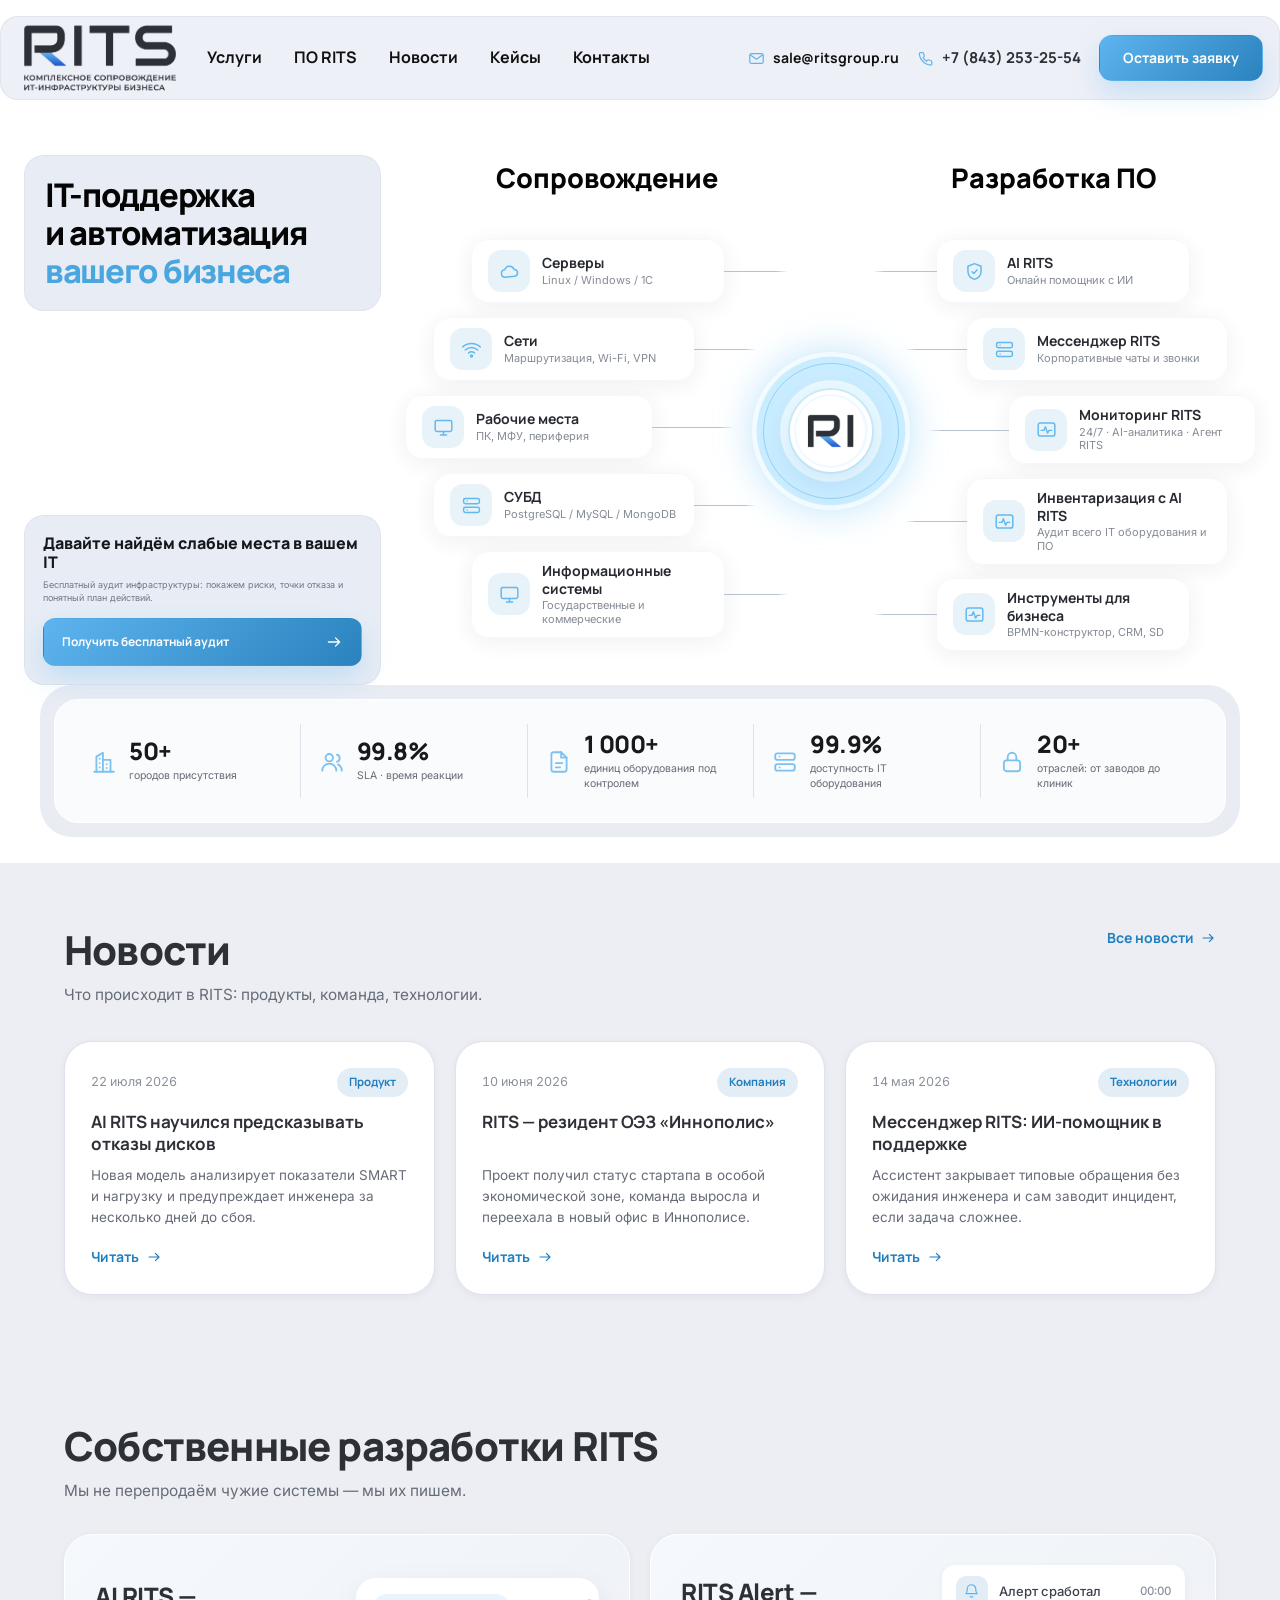
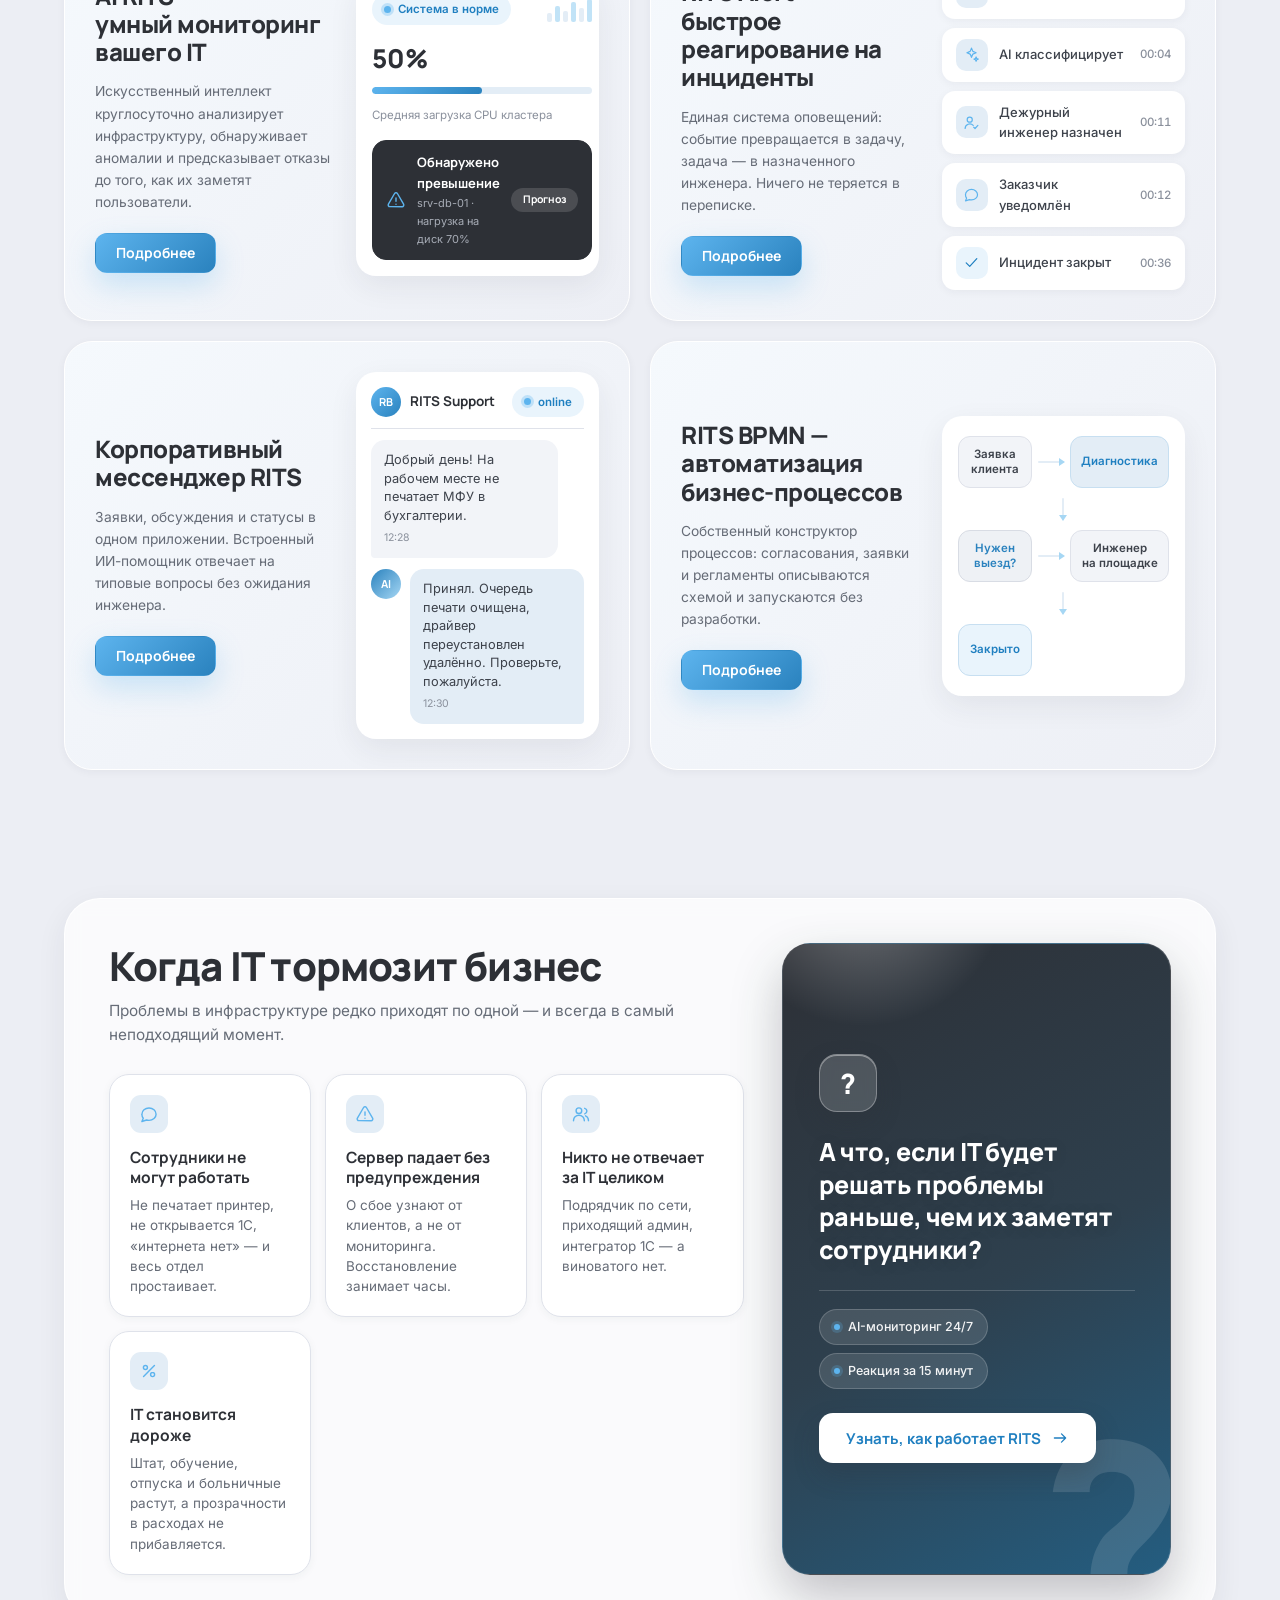
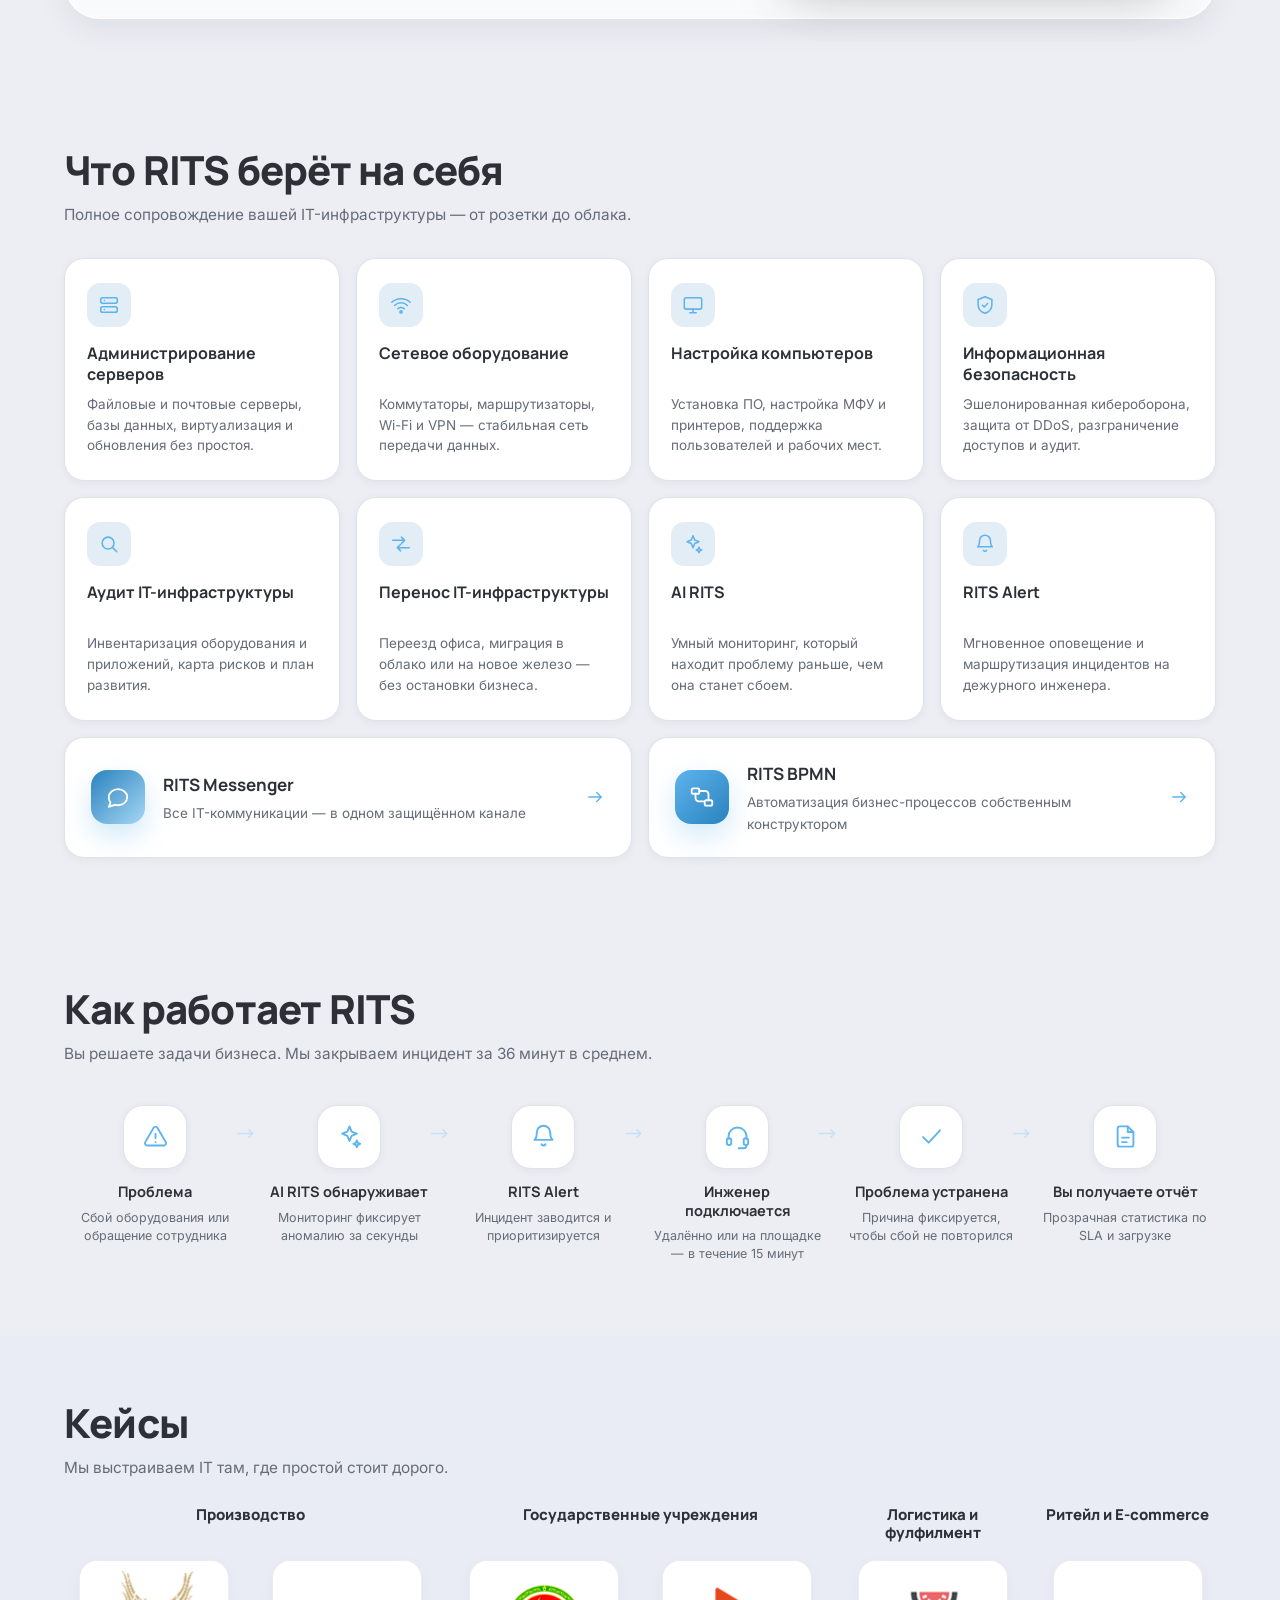
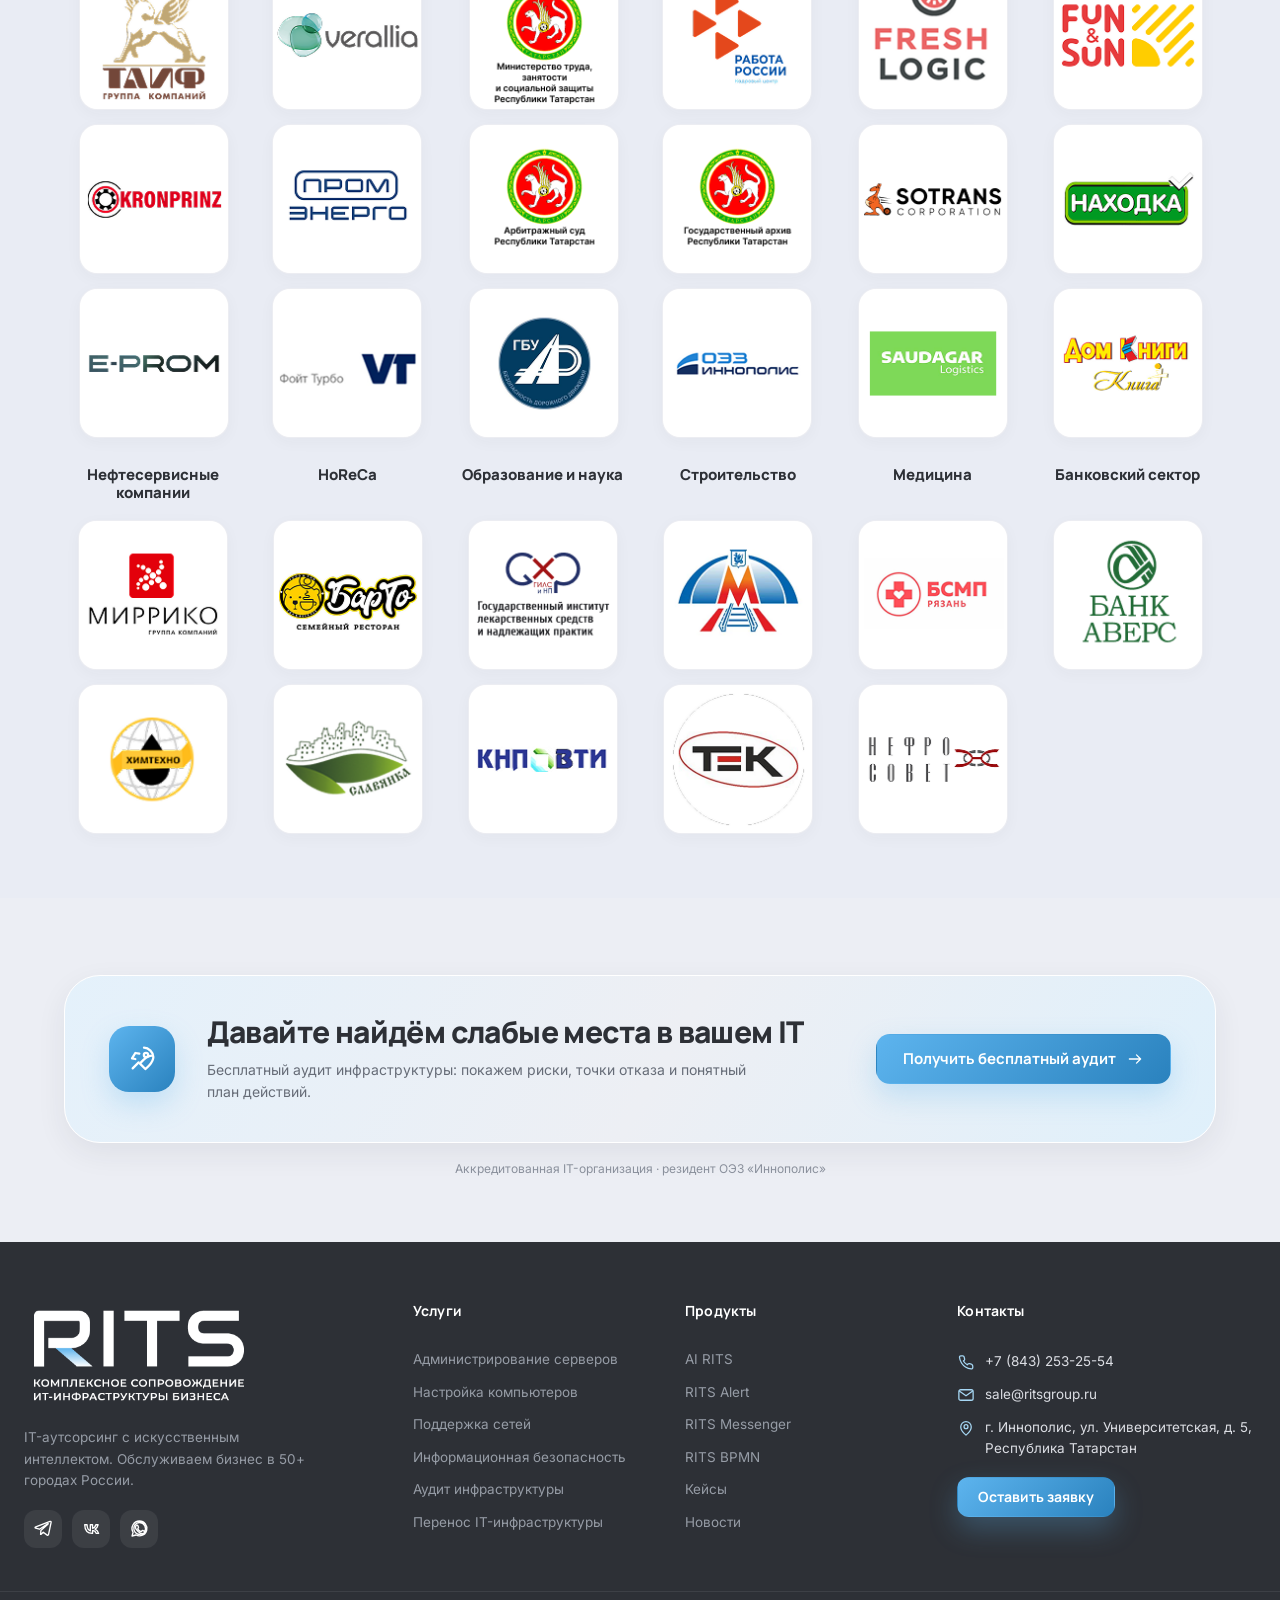
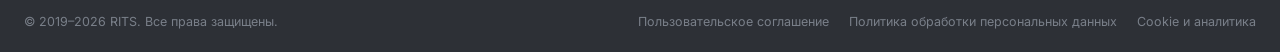
==== index.html @ a2fec91d "Initial commit: RITS landing page Статический адаптивный лендинг RITS на HTML, CSS и JavaScript. Доб" ====
<!DOCTYPE html>
<html lang="ru">
<head>
<meta charset="UTF-8">
<meta name="viewport" content="width=device-width, initial-scale=1">
<title>RITS — IT-инфраструктура, которая работает сама | IT-аутсорсинг с AI-мониторингом</title>
<meta name="description" content="RITS берёт на себя IT: серверы, сети, рабочие места, информационная безопасность и мониторинг 24/7. Реакция 15 минут, на 30% дешевле штатного специалиста.">
<meta name="theme-color" content="#5DB4EE">

<meta property="og:type" content="website">
<meta property="og:title" content="RITS — IT-инфраструктура, которая работает сама">
<meta property="og:description" content="IT-аутсорсинг с AI-мониторингом. Серверы, сети, рабочие места, безопасность 24/7.">
<meta property="og:locale" content="ru_RU">

<link rel="preconnect" href="https://fonts.googleapis.com">
<link rel="preconnect" href="https://fonts.gstatic.com" crossorigin>
<link href="https://fonts.googleapis.com/css2?family=Manrope:wght@400;500;600;700;800&family=Inter:wght@400;500;600&display=swap" rel="stylesheet">
<link rel="stylesheet" href="css/styles.css">
<link rel="icon" type="image/png" sizes="512x512" href="assets/favicon/favicon.png">
<link rel="apple-touch-icon" href="assets/favicon/favicon.png">
</head>
<body>

<!-- ==================== SVG SPRITE ==================== -->
<svg class="sprite" aria-hidden="true" focusable="false" xmlns="http://www.w3.org/2000/svg">
  <symbol id="i-server" viewBox="0 0 24 24"><rect x="3" y="4" width="18" height="6" rx="2"/><rect x="3" y="14" width="18" height="6" rx="2"/><path d="M7 7h.01M7 17h.01"/></symbol>
  <symbol id="i-net" viewBox="0 0 24 24"><path d="M5 12.5a10 10 0 0 1 14 0M8.5 16a5.5 5.5 0 0 1 7 0"/><path d="M2 9a15 15 0 0 1 20 0"/><circle cx="12" cy="19.5" r="1.2"/></symbol>
  <symbol id="i-desktop" viewBox="0 0 24 24"><rect x="2.5" y="4" width="19" height="12.5" rx="2"/><path d="M8.5 20.5h7M12 16.5v4"/></symbol>
  <symbol id="i-shield" viewBox="0 0 24 24"><path d="M12 3l7.5 3v5.5c0 4.6-3.1 8.2-7.5 9.5-4.4-1.3-7.5-4.9-7.5-9.5V6z"/><path d="M9.2 12.2l2 2 3.6-3.9"/></symbol>
  <symbol id="i-search" viewBox="0 0 24 24"><circle cx="11" cy="11" r="6.5"/><path d="M20.5 20.5l-4.8-4.8"/></symbol>
  <symbol id="i-migrate" viewBox="0 0 24 24"><path d="M3 8h13m0 0l-3.5-3.5M16 8l-3.5 3.5"/><path d="M21 16H8m0 0l3.5-3.5M8 16l3.5 3.5"/></symbol>
  <symbol id="i-ai" viewBox="0 0 24 24"><path d="M12 3l1.9 4.6L18.5 9.5l-4.6 1.9L12 16l-1.9-4.6L5.5 9.5l4.6-1.9z"/><path d="M18.5 15.5l.9 2.1 2.1.9-2.1.9-.9 2.1-.9-2.1-2.1-.9 2.1-.9z"/></symbol>
  <symbol id="i-bell" viewBox="0 0 24 24"><path d="M18 8.5a6 6 0 1 0-12 0c0 5-2 6.5-2 6.5h16s-2-1.5-2-6.5z"/><path d="M13.7 19a2 2 0 0 1-3.4 0"/></symbol>
  <symbol id="i-chat" viewBox="0 0 24 24"><path d="M20.5 12.2c0 4.1-3.8 7.4-8.5 7.4-1 0-2-.15-2.9-.42L3.5 21l1.6-3.9A7 7 0 0 1 3.5 12.2c0-4.1 3.8-7.4 8.5-7.4s8.5 3.3 8.5 7.4z"/></symbol>
  <symbol id="i-flow" viewBox="0 0 24 24"><rect x="2.5" y="4" width="7" height="5" rx="1.5"/><rect x="14.5" y="15" width="7" height="5" rx="1.5"/><path d="M9.5 6.5H15a3 3 0 0 1 3 3V15"/><path d="M6 9v4a3 3 0 0 0 3 3h5.5"/></symbol>
  <symbol id="i-cloud" viewBox="0 0 24 24"><path d="M7 18.5a4.2 4.2 0 0 1-.4-8.38A5.6 5.6 0 0 1 17.3 9.6a3.9 3.9 0 0 1 .6 7.75z"/></symbol>
  <symbol id="i-headset" viewBox="0 0 24 24"><path d="M4 14v-2a8 8 0 0 1 16 0v2"/><rect x="2.5" y="13.5" width="4" height="6" rx="2"/><rect x="17.5" y="13.5" width="4" height="6" rx="2"/><path d="M20 19.5v.5a2.5 2.5 0 0 1-2.5 2.5H13"/></symbol>
  <symbol id="i-backup" viewBox="0 0 24 24"><ellipse cx="12" cy="6" rx="7.5" ry="3"/><path d="M4.5 6v6c0 1.7 3.4 3 7.5 3s7.5-1.3 7.5-3V6"/><path d="M4.5 12v6c0 1.7 3.4 3 7.5 3s7.5-1.3 7.5-3v-6"/></symbol>
  <symbol id="i-monitor-pulse" viewBox="0 0 24 24"><rect x="2.5" y="4.5" width="19" height="15" rx="2.5"/><path d="M6 13h3l1.8-4 2.4 7 1.8-3H18"/></symbol>
  <symbol id="i-check" viewBox="0 0 24 24"><path d="M4.5 12.5l5 5 10-11"/></symbol>
  <symbol id="i-arrow" viewBox="0 0 24 24"><path d="M4.5 12h15m0 0l-5.5-5.5M19.5 12L14 17.5"/></symbol>
  <symbol id="i-phone" viewBox="0 0 24 24"><path d="M21 16.9v2.6a1.8 1.8 0 0 1-2 1.8 17.6 17.6 0 0 1-7.7-2.7 17.3 17.3 0 0 1-5.3-5.3A17.6 17.6 0 0 1 3.3 5.6 1.8 1.8 0 0 1 5.1 3.7h2.6a1.8 1.8 0 0 1 1.8 1.5c.1.9.3 1.7.6 2.5a1.8 1.8 0 0 1-.4 1.9L8.6 10.7a14 14 0 0 0 5 5l1.1-1.1a1.8 1.8 0 0 1 1.9-.4c.8.3 1.6.5 2.5.6a1.8 1.8 0 0 1 1.5 1.8z"/></symbol>
  <symbol id="i-mail" viewBox="0 0 24 24"><rect x="2.5" y="5" width="19" height="14" rx="2.5"/><path d="M3.5 7l8.5 6 8.5-6"/></symbol>
  <symbol id="i-pin" viewBox="0 0 24 24"><path d="M12 21.5s7-6.1 7-11a7 7 0 1 0-14 0c0 4.9 7 11 7 11z"/><circle cx="12" cy="10.2" r="2.6"/></symbol>
  <symbol id="i-clock" viewBox="0 0 24 24"><circle cx="12" cy="12" r="8.5"/><path d="M12 7.5V12l3 2"/></symbol>
  <symbol id="i-percent" viewBox="0 0 24 24"><path d="M18.5 5.5l-13 13"/><circle cx="7.7" cy="7.7" r="2.4"/><circle cx="16.3" cy="16.3" r="2.4"/></symbol>
  <symbol id="i-users" viewBox="0 0 24 24"><circle cx="9.5" cy="8" r="3.4"/><path d="M3 20a6.5 6.5 0 0 1 13 0"/><path d="M16.5 5.2a3.4 3.4 0 0 1 0 6.6M17.5 14.2A6.5 6.5 0 0 1 21 20"/></symbol>
  <symbol id="i-city" viewBox="0 0 24 24"><path d="M3 21h18"/><path d="M5 21V7l6-3.5V21"/><path d="M11 10h7v11"/><path d="M8 9h.01M8 13h.01M8 17h.01M14.5 14h.01M14.5 17.5h.01"/></symbol>
  <symbol id="i-doc" viewBox="0 0 24 24"><path d="M14 3H7a2 2 0 0 0-2 2v14a2 2 0 0 0 2 2h10a2 2 0 0 0 2-2V8z"/><path d="M14 3v5h5M9 13h6M9 17h4"/></symbol>
  <symbol id="i-warn" viewBox="0 0 24 24"><path d="M10.3 4.2L2.9 17a2 2 0 0 0 1.7 3h14.8a2 2 0 0 0 1.7-3L13.7 4.2a2 2 0 0 0-3.4 0z"/><path d="M12 9.5v4M12 17h.01"/></symbol>
  <symbol id="i-gear" viewBox="0 0 24 24"><circle cx="12" cy="12" r="3.2"/><path d="M19.4 14.5a1.6 1.6 0 0 0 .3 1.8l.1.1a2 2 0 1 1-2.8 2.8l-.1-.1a1.6 1.6 0 0 0-2.7 1.1v.3a2 2 0 1 1-4 0v-.2a1.6 1.6 0 0 0-2.8-1.1l-.1.1a2 2 0 1 1-2.8-2.8l.1-.1a1.6 1.6 0 0 0-1.1-2.7H3.2a2 2 0 1 1 0-4h.2A1.6 1.6 0 0 0 4.5 6.9l-.1-.1a2 2 0 1 1 2.8-2.8l.1.1a1.6 1.6 0 0 0 2.7-1.1V2.8a2 2 0 1 1 4 0V3a1.6 1.6 0 0 0 2.7 1.1l.1-.1a2 2 0 1 1 2.8 2.8l-.1.1a1.6 1.6 0 0 0 1.1 2.7h.3a2 2 0 1 1 0 4h-.2a1.6 1.6 0 0 0-1.3 1z"/></symbol>
  <symbol id="i-user-check" viewBox="0 0 24 24"><circle cx="9.5" cy="8" r="3.6"/><path d="M3 20.5a6.5 6.5 0 0 1 11.4-4.3"/><path d="M15 18.5l2 2 4-4.5"/></symbol>
  <symbol id="i-lock" viewBox="0 0 24 24"><rect x="4.5" y="10.5" width="15" height="10" rx="2.5"/><path d="M8 10.5V7.5a4 4 0 1 1 8 0v3"/></symbol>
  <symbol id="i-rocket" viewBox="0 0 24 24"><path d="M13.5 3.5c3.5 0 7 3.5 7 7 0 4.5-6 9-6 9l-4-4s4.5-6 9-6"/><path d="M9.5 14.5L5 19M7 12l-2.5-.5L7 7.5l3 .5"/><circle cx="15" cy="9" r="1.6"/></symbol>
  <symbol id="i-tg" viewBox="0 0 24 24" fill="currentColor" stroke="none"><path d="M21.6 4.3L18.4 19.5c-.24 1.07-.88 1.33-1.78.83l-4.92-3.63-2.37 2.28c-.26.26-.48.48-.99.48l.35-5.02 9.13-8.25c.4-.35-.09-.55-.62-.2L6.9 12.9 2.05 11.4c-1.05-.33-1.07-1.05.22-1.56L20.24 3.1c.88-.32 1.65.2 1.36 1.2z"/></symbol>
  <symbol id="i-vk" viewBox="0 0 24 24" fill="currentColor" stroke="none"><path d="M13 18.2c-6 0-9.4-4.1-9.6-10.9h3c.14 5 2.35 7.1 4.1 7.55V7.3h2.83v4.33c1.73-.19 3.55-2.15 4.16-4.33h2.83a8.3 8.3 0 0 1-3.83 5.44 8.6 8.6 0 0 1 4.48 5.46h-3.12a5.4 5.4 0 0 0-4.52-3.9v3.9z"/></symbol>
  <symbol id="i-wa" viewBox="0 0 24 24" fill="currentColor" stroke="none"><path d="M12 2.5A9.4 9.4 0 0 0 3.9 16.7L2.6 21.5l4.95-1.3A9.4 9.4 0 1 0 12 2.5zm0 1.9a7.5 7.5 0 0 1 6.3 11.6l-.3.5.7 2.5-2.6-.68-.45.26A7.5 7.5 0 1 1 12 4.4zm-3.3 3.6c-.2 0-.5.06-.75.33-.26.27-1 .95-1 2.3s1.02 2.67 1.16 2.86c.14.19 1.98 3.15 4.88 4.28 2.4.94 2.9.76 3.42.71.52-.05 1.68-.68 1.92-1.35.24-.66.24-1.23.17-1.35-.07-.12-.26-.19-.55-.33-.29-.15-1.7-.84-1.96-.94-.26-.1-.45-.14-.64.14-.19.29-.74.94-.9 1.13-.17.19-.34.21-.62.07-.29-.15-1.22-.45-2.33-1.44-.86-.77-1.44-1.72-1.6-2-.17-.29-.02-.44.12-.59.13-.13.29-.34.43-.5.15-.17.19-.29.29-.48.1-.19.05-.36-.02-.5-.07-.15-.64-1.57-.88-2.14-.23-.56-.46-.48-.64-.49h-.5z"/></symbol>
</svg>

<a class="skip-link" href="#main">Перейти к содержимому</a>

<!-- ==================== HEADER ==================== -->
<header class="header" id="header">
  <div class="container header__inner">
    <a class="logo" href="#" aria-label="RITS — на главную">
      <img class="logo__image" src="assets/logos/rits/full-logo_color.png" alt="" width="730" height="354">
    </a>

    <nav class="nav" id="nav" aria-label="Основная навигация">
      <a href="#services">Услуги</a>
      <a href="#products">ПО RITS</a>
      <a href="#news">Новости</a>
      <a href="#cases">Кейсы</a>
      <a href="#contacts">Контакты</a>
    </nav>

    <div class="header__actions">
      <a class="header__email" href="mailto:sale@ritsgroup.ru">
        <svg class="ico" aria-hidden="true"><use href="#i-mail"/></svg>
        <span>sale@ritsgroup.ru</span>
      </a>
      <a class="header__phone" href="tel:+78432532554">
        <svg class="ico" aria-hidden="true"><use href="#i-phone"/></svg>
        <span>+7 (843) 253-25-54</span>
      </a>
      <button class="btn btn--primary btn--sm js-modal-open" type="button">Оставить заявку</button>
      <button class="burger" id="burger" type="button" aria-label="Меню" aria-expanded="false" aria-controls="nav">
        <span></span><span></span><span></span>
      </button>
    </div>
  </div>
</header>

<main id="main">

<!-- ==================== HERO ==================== -->
<section class="hero">
  <div class="container hero-map">
    <div class="hero-map__intro reveal">
      <h1>IT-поддержка<br>и автоматизация<br><span>вашего бизнеса</span></h1>
      <div class="audit-card">
        <h2>Давайте найдём слабые места в вашем IT</h2>
        <p>Бесплатный аудит инфраструктуры: покажем риски, точки отказа и понятный план действий.</p>
        <button class="btn btn--primary btn--sm js-modal-open" type="button" data-subject="Бесплатный аудит">Получить бесплатный аудит <svg class="ico" aria-hidden="true"><use href="#i-arrow"/></svg></button>
      </div>
    </div>

    <div class="hero-map__network">
    <div class="hero-map__support reveal">
      <h2>Сопровождение</h2>
      <div class="solution-node"><span><svg class="ico"><use href="#i-cloud"/></svg></span><div><b>Серверы</b><small>Linux / Windows / 1С</small></div></div>
      <div class="solution-node"><span><svg class="ico"><use href="#i-net"/></svg></span><div><b>Сети</b><small>Маршрутизация, Wi-Fi, VPN</small></div></div>
      <div class="solution-node"><span><svg class="ico"><use href="#i-desktop"/></svg></span><div><b>Рабочие места</b><small>ПК, МФУ, периферия</small></div></div>
      <div class="solution-node"><span><svg class="ico"><use href="#i-server"/></svg></span><div><b>СУБД</b><small>PostgreSQL / MySQL / MongoDB</small></div></div>
      <div class="solution-node solution-node--bottom"><span><svg class="ico"><use href="#i-desktop"/></svg></span><div><b>Информационные системы</b><small>Государственные и коммерческие</small></div></div>
    </div>

    <div class="hero-map__core reveal" aria-label="RITS — единый центр IT">
      <span class="core-ring"></span>
      <span class="core-ring core-ring--inner"></span>
      <div class="core-logo"><img src="assets/logos/rits/short-logo_color.png" alt="RI" width="316" height="244"></div>
    </div>

    <div class="hero-map__development reveal">
      <h2>Разработка ПО</h2>
      <div class="solution-node"><span><svg class="ico"><use href="#i-shield"/></svg></span><div><b>AI RITS</b><small>Онлайн помощник с ИИ</small></div></div>
      <div class="solution-node"><span><svg class="ico"><use href="#i-server"/></svg></span><div><b>Мессенджер RITS</b><small>Корпоративные чаты и звонки</small></div></div>
      <div class="solution-node"><span><svg class="ico"><use href="#i-monitor-pulse"/></svg></span><div><b>Мониторинг RITS</b><small>24/7 · AI-аналитика · Агент RITS</small></div></div>
      <div class="solution-node"><span><svg class="ico"><use href="#i-monitor-pulse"/></svg></span><div><b>Инвентаризация с AI RITS</b><small>Аудит всего IT оборудования и ПО</small></div></div>
      <div class="solution-node solution-node--bottom"><span><svg class="ico"><use href="#i-monitor-pulse"/></svg></span><div><b>Инструменты для бизнеса</b><small>BPMN-конструктор, CRM, SD</small></div></div>
    </div>
    </div>
  </div>
</section>

<!-- ==================== СТАТИСТИКА ==================== -->
<section class="stats-wrap">
  <div class="container">
    <div class="stats reveal">
      <div class="stat">
        <svg class="ico stat__ico" aria-hidden="true"><use href="#i-city"/></svg>
        <div><b class="counter" data-to="50" data-suffix="+">0</b><span>городов присутствия</span></div>
      </div>
      <div class="stat">
        <svg class="ico stat__ico" aria-hidden="true"><use href="#i-users"/></svg>
        <div><b>99.8%</b><span>SLA · время реакции</span></div>
      </div>
      <div class="stat">
        <svg class="ico stat__ico" aria-hidden="true"><use href="#i-doc"/></svg>
        <div><b class="counter" data-to="1000" data-suffix="+">0</b><span>единиц оборудования под контролем</span></div>
      </div>
      <div class="stat">
        <svg class="ico stat__ico" aria-hidden="true"><use href="#i-server"/></svg>
        <div><b>99.9%</b><span>доступность IT оборудования</span></div>
      </div>
      <div class="stat">
        <svg class="ico stat__ico" aria-hidden="true"><use href="#i-lock"/></svg>
        <div><b class="counter" data-to="20" data-suffix="+">0</b><span>отраслей: от заводов до клиник</span></div>
      </div>
    </div>
  </div>
</section>

<!-- ==================== КЕЙСЫ ==================== -->
<section class="section" id="cases">
  <div class="container">
    <div class="sechead reveal">
      <div>
        <h2 class="h2">Кейсы</h2>
        <p class="lead">Мы выстраиваем IT там, где простой стоит дорого.</p>
      </div>
    </div>

    <div class="client-groups">
      <section class="client-group reveal">
        <h3>Производство</h3>
        <div class="client-logos">
          <div class="client-logo"><img src="assets/logos/clients/taif.png" alt="Группа компаний ТАИФ" loading="lazy"></div>
          <div class="client-logo"><img src="assets/logos/clients/verallia.png" alt="Verallia" loading="lazy"></div>
          <div class="client-logo"><img src="assets/logos/clients/kronprince.png" alt="Kronprinz" loading="lazy"></div>
          <div class="client-logo"><img src="assets/logos/clients/promenergo.png" alt="Промэнерго" loading="lazy"></div>
          <div class="client-logo"><img src="assets/logos/clients/e-prom.png" alt="E-Prom" loading="lazy"></div>
          <div class="client-logo"><img src="assets/logos/clients/foitturbo.png" alt="Фойт Турбо" loading="lazy"></div>
        </div>
      </section>

      <section class="client-group reveal">
        <h3>Государственные учреждения</h3>
        <div class="client-logos">
          <div class="client-logo"><img src="assets/logos/clients/mintrud.png" alt="Министерство труда Республики Татарстан" loading="lazy"></div>
          <div class="client-logo"><img src="assets/logos/clients/czn_rt.png" alt="Работа России" loading="lazy"></div>
          <div class="client-logo"><img src="assets/logos/clients/arbitrazh_sud.png" alt="Арбитражный суд Республики Татарстан" loading="lazy"></div>
          <div class="client-logo"><img src="assets/logos/clients/gosarchive.png" alt="Государственный архив Республики Татарстан" loading="lazy"></div>
          <div class="client-logo"><img src="assets/logos/clients/gibdd.png" alt="Государственная организация" loading="lazy"></div>
          <div class="client-logo"><img src="assets/logos/clients/innopolis.png" alt="ОЭЗ Иннополис" loading="lazy"></div>
        </div>
      </section>

      <section class="client-group reveal">
        <h3>Логистика и фулфилмент</h3>
        <div class="client-logos">
          <div class="client-logo"><img src="assets/logos/clients/fresh_logic.png" alt="Fresh Logic" loading="lazy"></div>
          <div class="client-logo"><img src="assets/logos/clients/sotrans.png" alt="Sotrans Corporation" loading="lazy"></div>
          <div class="client-logo"><img src="assets/logos/clients/saudagar.png" alt="Saudagar Logistics" loading="lazy"></div>
        </div>
      </section>

      <section class="client-group reveal">
        <h3>Ритейл и E-commerce</h3>
        <div class="client-logos">
          <div class="client-logo"><img src="assets/logos/clients/fun_sun.png" alt="Fun &amp; Sun" loading="lazy"></div>
          <div class="client-logo"><img src="assets/logos/clients/nahodka.png" alt="Находка" loading="lazy"></div>
          <div class="client-logo"><img src="assets/logos/clients/dom_knigi.png" alt="Дом книги Китай" loading="lazy"></div>
        </div>
      </section>

      <section class="client-group reveal"><h3>Нефтесервисные компании</h3><div class="client-logos"><div class="client-logo"><img src="assets/logos/clients/mirrico.png" alt="Миррико" loading="lazy"></div><div class="client-logo"><img src="assets/logos/clients/himtechno.png" alt="Химтехно" loading="lazy"></div></div></section>
      <section class="client-group reveal"><h3>HoReCa</h3><div class="client-logos"><div class="client-logo"><img src="assets/logos/clients/borto.png" alt="Барто" loading="lazy"></div><div class="client-logo"><img src="assets/logos/clients/slavhotel.png" alt="Славянка" loading="lazy"></div></div></section>
      <section class="client-group reveal"><h3>Образование и наука</h3><div class="client-logos"><div class="client-logo"><img src="assets/logos/clients/gilsinp.png" alt="ГИЛС и НП" loading="lazy"></div><div class="client-logo"><img src="assets/logos/clients/knpovti.png" alt="КНПО ВТИ" loading="lazy"></div></div></section>
      <section class="client-group reveal"><h3>Строительство</h3><div class="client-logos"><div class="client-logo"><img src="assets/logos/clients/kazmetrostroy.png" alt="Казметрострой" loading="lazy"></div><div class="client-logo"><img src="assets/logos/clients/tek_stroy.png" alt="ТЕК" loading="lazy"></div></div></section>
      <section class="client-group reveal"><h3>Медицина</h3><div class="client-logos"><div class="client-logo"><img src="assets/logos/clients/bsmp_ryazan.png" alt="БСМП Рязань" loading="lazy"></div><div class="client-logo"><img src="assets/logos/clients/nefrosovet.png" alt="Нефросовет" loading="lazy"></div></div></section>
      <section class="client-group reveal"><h3>Банковский сектор</h3><div class="client-logos"><div class="client-logo"><img src="assets/logos/clients/bank_avers.png" alt="Банк Аверс" loading="lazy"></div></div></section>
    </div>
  </div>
</section>

<!-- ==================== НОВОСТИ ==================== -->
<section class="section section--news" id="news">
  <div class="container">
    <div class="sechead reveal">
      <div>
        <h2 class="h2">Новости</h2>
        <p class="lead">Что происходит в RITS: продукты, команда, технологии.</p>
      </div>
      <a class="link" href="#">Все новости <svg class="ico" aria-hidden="true"><use href="#i-arrow"/></svg></a>
    </div>

    <div class="news">
      <a class="ncard reveal" href="#">
        <div class="ncard__top">
          <time datetime="2026-07-22">22 июля 2026</time>
          <span class="ncard__cat">Продукт</span>
        </div>
        <h3>AI RITS научился предсказывать отказы дисков</h3>
        <p>
          Новая модель анализирует показатели SMART и нагрузку и предупреждает
          инженера за несколько дней до сбоя.
        </p>
        <span class="ncard__more">Читать <svg class="ico" aria-hidden="true"><use href="#i-arrow"/></svg></span>
      </a>

      <a class="ncard reveal" href="#">
        <div class="ncard__top">
          <time datetime="2026-06-10">10 июня 2026</time>
          <span class="ncard__cat">Компания</span>
        </div>
        <h3>RITS — резидент ОЭЗ «Иннополис»</h3>
        <p>
          Проект получил статус стартапа в особой экономической зоне, команда
          выросла и переехала в новый офис в Иннополисе.
        </p>
        <span class="ncard__more">Читать <svg class="ico" aria-hidden="true"><use href="#i-arrow"/></svg></span>
      </a>

      <a class="ncard reveal" href="#">
        <div class="ncard__top">
          <time datetime="2026-05-14">14 мая 2026</time>
          <span class="ncard__cat">Технологии</span>
        </div>
        <h3>Мессенджер RITS: ИИ-помощник в поддержке</h3>
        <p>
          Ассистент закрывает типовые обращения без ожидания инженера и сам
          заводит инцидент, если задача сложнее.
        </p>
        <span class="ncard__more">Читать <svg class="ico" aria-hidden="true"><use href="#i-arrow"/></svg></span>
      </a>
    </div>
  </div>
</section>

<!-- ==================== ПРОБЛЕМЫ ==================== -->
<section class="section" id="problems">
  <div class="container">
    <div class="panel">
      <div class="problems">
        <div class="problems__main">
          <h2 class="h2 reveal">Когда IT тормозит бизнес</h2>
          <p class="lead reveal">
            Проблемы в инфраструктуре редко приходят по одной — и всегда
            в самый неподходящий момент.
          </p>

          <div class="problems__grid">
            <article class="pcard reveal">
              <span class="pcard__ico"><svg class="ico" aria-hidden="true"><use href="#i-chat"/></svg></span>
              <h3>Сотрудники не могут работать</h3>
              <p>Не печатает принтер, не открывается 1С, «интернета нет» — и весь отдел простаивает.</p>
            </article>
            <article class="pcard reveal">
              <span class="pcard__ico"><svg class="ico" aria-hidden="true"><use href="#i-warn"/></svg></span>
              <h3>Сервер падает без предупреждения</h3>
              <p>О сбое узнают от клиентов, а не от мониторинга. Восстановление занимает часы.</p>
            </article>
            <article class="pcard reveal">
              <span class="pcard__ico"><svg class="ico" aria-hidden="true"><use href="#i-users"/></svg></span>
              <h3>Никто не отвечает за IT целиком</h3>
              <p>Подрядчик по сети, приходящий админ, интегратор 1С — а виноватого нет.</p>
            </article>
            <article class="pcard reveal">
              <span class="pcard__ico"><svg class="ico" aria-hidden="true"><use href="#i-percent"/></svg></span>
              <h3>IT становится дороже</h3>
              <p>Штат, обучение, отпуска и больничные растут, а прозрачности в расходах не прибавляется.</p>
            </article>
          </div>
        </div>

        <aside class="problems__aside reveal">
          <span class="problems__watermark" aria-hidden="true">?</span>
          <span class="problems__glow" aria-hidden="true"></span>

          <span class="problems__q" aria-hidden="true">?</span>
          <p class="problems__ask">
            А что, если IT будет решать проблемы раньше, чем их заметят сотрудники?
          </p>

          <ul class="problems__facts">
            <li><span class="dot"></span>AI-мониторинг 24/7</li>
            <li><span class="dot"></span>Реакция за 15 минут</li>
          </ul>

          <a class="btn btn--white" href="#how">
            Узнать, как работает RITS
            <svg class="ico" aria-hidden="true"><use href="#i-arrow"/></svg>
          </a>
        </aside>
      </div>
    </div>
  </div>
</section>

<!-- ==================== КАК РАБОТАЕТ ==================== -->
<section class="section" id="how">
  <div class="container">
    <h2 class="h2 reveal">Как работает RITS</h2>
    <p class="lead reveal">Вы решаете задачи бизнеса. Мы закрываем инцидент за 36 минут в среднем.</p>

    <ol class="steps">
      <li class="step reveal">
        <span class="step__ico"><svg class="ico" aria-hidden="true"><use href="#i-warn"/></svg></span>
        <b>Проблема</b>
        <span>Сбой оборудования или обращение сотрудника</span>
      </li>
      <li class="step reveal">
        <span class="step__ico"><svg class="ico" aria-hidden="true"><use href="#i-ai"/></svg></span>
        <b>AI RITS обнаруживает</b>
        <span>Мониторинг фиксирует аномалию за секунды</span>
      </li>
      <li class="step reveal">
        <span class="step__ico"><svg class="ico" aria-hidden="true"><use href="#i-bell"/></svg></span>
        <b>RITS Alert</b>
        <span>Инцидент заводится и приоритизируется</span>
      </li>
      <li class="step reveal">
        <span class="step__ico"><svg class="ico" aria-hidden="true"><use href="#i-headset"/></svg></span>
        <b>Инженер подключается</b>
        <span>Удалённо или на площадке — в течение 15 минут</span>
      </li>
      <li class="step reveal">
        <span class="step__ico"><svg class="ico" aria-hidden="true"><use href="#i-check"/></svg></span>
        <b>Проблема устранена</b>
        <span>Причина фиксируется, чтобы сбой не повторился</span>
      </li>
      <li class="step reveal">
        <span class="step__ico"><svg class="ico" aria-hidden="true"><use href="#i-doc"/></svg></span>
        <b>Вы получаете отчёт</b>
        <span>Прозрачная статистика по SLA и загрузке</span>
      </li>
    </ol>
  </div>
</section>

<!-- ==================== ЭКОСИСТЕМА ==================== -->
<section class="section" id="ecosystem">
  <div class="container">
    <div class="panel panel--light">
      <h2 class="h2 reveal">Всё IT — в одной системе</h2>
      <p class="lead reveal">
        RITS объединяет оборудование, людей и автоматизацию для бесперебойной
        работы вашего бизнеса.
      </p>

      <div class="orbit reveal">
        <!-- соединительные линии рисует js/main.js по фактическим координатам карточек -->
        <svg class="orbit__links" aria-hidden="true" xmlns="http://www.w3.org/2000/svg"></svg>

        <ul class="orbit__col orbit__col--left">
          <li class="onode">
            <span class="onode__ico"><svg class="ico" aria-hidden="true"><use href="#i-cloud"/></svg></span>
            <div><b>Серверы</b><small>Linux / Windows / 1С</small></div>
          </li>
          <li class="onode">
            <span class="onode__ico"><svg class="ico" aria-hidden="true"><use href="#i-net"/></svg></span>
            <div><b>Сети</b><small>Маршрутизация, Wi-Fi, VPN</small></div>
          </li>
          <li class="onode">
            <span class="onode__ico"><svg class="ico" aria-hidden="true"><use href="#i-desktop"/></svg></span>
            <div><b>Рабочие места</b><small>ПК, МФУ, периферия</small></div>
          </li>
        </ul>

        <div class="orbit__core" aria-hidden="true">
          <span class="orbit__halo"></span>
          <span class="orbit__ring"></span>
          <span class="orbit__ring orbit__ring--2"></span>
          <div class="orbit__disc">
            <svg class="orbit__cube" viewBox="0 0 64 64" fill="none">
              <path d="M32 6 54 18.5 32 31 10 18.5z" fill="url(#cubeTop)"/>
              <path d="M10 18.5 32 31v25L10 43.5z" fill="url(#cubeLeft)"/>
              <path d="M54 18.5 32 31v25l22-12.5z" fill="url(#cubeRight)"/>
              <path d="M32 6 54 18.5 32 31 10 18.5z" stroke="#fff" stroke-width="1.1" stroke-linejoin="round" opacity=".55"/>
              <defs>
                <linearGradient id="cubeTop" x1="10" y1="6" x2="54" y2="31">
                  <stop stop-color="#9BD2F5"/><stop offset="1" stop-color="#5DB4EE"/>
                </linearGradient>
                <linearGradient id="cubeLeft" x1="10" y1="18" x2="32" y2="56">
                  <stop stop-color="#2A82BE"/><stop offset="1" stop-color="#1B6396"/>
                </linearGradient>
                <linearGradient id="cubeRight" x1="54" y1="18" x2="32" y2="56">
                  <stop stop-color="#4EA6E2"/><stop offset="1" stop-color="#2578AF"/>
                </linearGradient>
              </defs>
            </svg>
            <b>RITS</b>
            <small>единая платформа</small>
          </div>
        </div>

        <ul class="orbit__col orbit__col--right">
          <li class="onode">
            <span class="onode__ico"><svg class="ico" aria-hidden="true"><use href="#i-shield"/></svg></span>
            <div><b>Безопасность</b><small>Антивирус, доступы, DDoS</small></div>
          </li>
          <li class="onode">
            <span class="onode__ico"><svg class="ico" aria-hidden="true"><use href="#i-backup"/></svg></span>
            <div><b>Резервное копирование</b><small>Бэкапы и проверка восстановления</small></div>
          </li>
          <li class="onode">
            <span class="onode__ico"><svg class="ico" aria-hidden="true"><use href="#i-monitor-pulse"/></svg></span>
            <div><b>Мониторинг</b><small>24/7 · AI-аналитика</small></div>
          </li>
        </ul>
      </div>
    </div>
  </div>
</section>

<!-- ==================== УСЛУГИ ==================== -->
<section class="section" id="services">
  <div class="container">
    <h2 class="h2 reveal">Что RITS берёт на себя</h2>
    <p class="lead reveal">Полное сопровождение вашей IT-инфраструктуры — от розетки до облака.</p>

    <div class="services">
      <article class="scard reveal">
        <span class="scard__ico"><svg class="ico" aria-hidden="true"><use href="#i-server"/></svg></span>
        <h3>Администрирование серверов</h3>
        <p>Файловые и почтовые серверы, базы данных, виртуализация и обновления без простоя.</p>
      </article>
      <article class="scard reveal">
        <span class="scard__ico"><svg class="ico" aria-hidden="true"><use href="#i-net"/></svg></span>
        <h3>Сетевое оборудование</h3>
        <p>Коммутаторы, маршрутизаторы, Wi-Fi и VPN — стабильная сеть передачи данных.</p>
      </article>
      <article class="scard reveal">
        <span class="scard__ico"><svg class="ico" aria-hidden="true"><use href="#i-desktop"/></svg></span>
        <h3>Настройка компьютеров</h3>
        <p>Установка ПО, настройка МФУ и принтеров, поддержка пользователей и рабочих мест.</p>
      </article>
      <article class="scard reveal">
        <span class="scard__ico"><svg class="ico" aria-hidden="true"><use href="#i-shield"/></svg></span>
        <h3>Информационная безопасность</h3>
        <p>Эшелонированная кибероборона, защита от DDoS, разграничение доступов и аудит.</p>
      </article>
      <article class="scard reveal">
        <span class="scard__ico"><svg class="ico" aria-hidden="true"><use href="#i-search"/></svg></span>
        <h3>Аудит IT-инфраструктуры</h3>
        <p>Инвентаризация оборудования и приложений, карта рисков и план развития.</p>
      </article>
      <article class="scard reveal">
        <span class="scard__ico"><svg class="ico" aria-hidden="true"><use href="#i-migrate"/></svg></span>
        <h3>Перенос IT-инфраструктуры</h3>
        <p>Переезд офиса, миграция в облако или на новое железо — без остановки бизнеса.</p>
      </article>
      <article class="scard reveal">
        <span class="scard__ico"><svg class="ico" aria-hidden="true"><use href="#i-ai"/></svg></span>
        <h3>AI RITS</h3>
        <p>Умный мониторинг, который находит проблему раньше, чем она станет сбоем.</p>
      </article>
      <article class="scard reveal">
        <span class="scard__ico"><svg class="ico" aria-hidden="true"><use href="#i-bell"/></svg></span>
        <h3>RITS Alert</h3>
        <p>Мгновенное оповещение и маршрутизация инцидентов на дежурного инженера.</p>
      </article>
    </div>

    <div class="services__wide">
      <a class="wcard reveal" href="#messenger">
        <span class="wcard__ico wcard__ico--alt"><svg class="ico" aria-hidden="true"><use href="#i-chat"/></svg></span>
        <div>
          <h3>RITS Messenger</h3>
          <p>Все IT-коммуникации — в одном защищённом канале</p>
        </div>
        <svg class="ico wcard__arrow" aria-hidden="true"><use href="#i-arrow"/></svg>
      </a>
      <a class="wcard reveal" href="#bpmn">
        <span class="wcard__ico"><svg class="ico" aria-hidden="true"><use href="#i-flow"/></svg></span>
        <div>
          <h3>RITS BPMN</h3>
          <p>Автоматизация бизнес-процессов собственным конструктором</p>
        </div>
        <svg class="ico wcard__arrow" aria-hidden="true"><use href="#i-arrow"/></svg>
      </a>
    </div>
  </div>
</section>

<!-- ==================== ПРОДУКТЫ ==================== -->
<section class="section" id="products">
  <div class="container">
    <h2 class="h2 reveal">Собственные разработки RITS</h2>
    <p class="lead reveal">Мы не перепродаём чужие системы — мы их пишем.</p>

    <div class="products">

      <!-- AI RITS -->
      <article class="prod reveal" id="ai">
        <div class="prod__text">
          <h3 class="prod__title">AI RITS —<br>умный мониторинг вашего IT</h3>
          <p>
            Искусственный интеллект круглосуточно анализирует инфраструктуру,
            обнаруживает аномалии и предсказывает отказы до того, как их
            заметят пользователи.
          </p>
          <button class="btn btn--primary btn--sm js-modal-open" type="button" data-subject="AI RITS">Подробнее</button>
        </div>
        <div class="prod__vis" aria-hidden="true">
          <div class="mini">
            <div class="mini__row">
              <span class="pill pill--ok"><span class="dot"></span>Система в норме</span>
              <span class="mini__spark">
                <i style="height:38%"></i><i style="height:62%"></i><i style="height:45%"></i>
                <i style="height:78%"></i><i style="height:55%"></i><i style="height:90%"></i>
              </span>
            </div>
            <div class="mini__gauge">
              <b>50%</b>
              <span class="mini__bar"><i style="width:50%"></i></span>
              <small>Средняя загрузка CPU кластера</small>
            </div>
            <div class="mini__alert">
              <svg class="ico" aria-hidden="true"><use href="#i-warn"/></svg>
              <div>
                <b>Обнаружено превышение</b>
                <small>srv-db-01 · нагрузка на диск 70%</small>
              </div>
              <span class="tag">Прогноз</span>
            </div>
          </div>
        </div>
      </article>

      <!-- RITS Alert -->
      <article class="prod reveal" id="alert">
        <div class="prod__text">
          <h3 class="prod__title">RITS Alert —<br>быстрое реагирование на инциденты</h3>
          <p>
            Единая система оповещений: событие превращается в задачу, задача —
            в назначенного инженера. Ничего не теряется в переписке.
          </p>
          <button class="btn btn--primary btn--sm js-modal-open" type="button" data-subject="RITS Alert">Подробнее</button>
        </div>
        <div class="prod__vis" aria-hidden="true">
          <ul class="tline">
            <li><span class="tline__ico"><svg class="ico"><use href="#i-bell"/></svg></span>Алерт сработал<small>00:00</small></li>
            <li><span class="tline__ico"><svg class="ico"><use href="#i-ai"/></svg></span>AI классифицирует<small>00:04</small></li>
            <li><span class="tline__ico"><svg class="ico"><use href="#i-user-check"/></svg></span>Дежурный инженер назначен<small>00:11</small></li>
            <li><span class="tline__ico"><svg class="ico"><use href="#i-chat"/></svg></span>Заказчик уведомлён<small>00:12</small></li>
            <li><span class="tline__ico tline__ico--ok"><svg class="ico"><use href="#i-check"/></svg></span>Инцидент закрыт<small>00:36</small></li>
          </ul>
        </div>
      </article>

      <!-- Messenger -->
      <article class="prod reveal" id="messenger">
        <div class="prod__text">
          <h3 class="prod__title">Корпоративный<br>мессенджер RITS</h3>
          <p>
            Заявки, обсуждения и статусы в одном приложении. Встроенный
            ИИ-помощник отвечает на типовые вопросы без ожидания инженера.
          </p>
          <button class="btn btn--primary btn--sm js-modal-open" type="button" data-subject="RITS Messenger">Подробнее</button>
        </div>
        <div class="prod__vis" aria-hidden="true">
          <div class="chat">
            <div class="chat__head">
              <span class="chat__ava">RB</span>
              <b>RITS Support</b>
              <span class="pill pill--ok"><span class="dot"></span>online</span>
            </div>
            <div class="chat__msg">
              <p>Добрый день! На рабочем месте не печатает МФУ в бухгалтерии.</p>
              <small>12:28</small>
            </div>
            <div class="chat__msg chat__msg--in">
              <span class="chat__ava chat__ava--ai">AI</span>
              <div>
                <p>Принял. Очередь печати очищена, драйвер переустановлен удалённо. Проверьте, пожалуйста.</p>
                <small>12:30</small>
              </div>
            </div>
          </div>
        </div>
      </article>

      <!-- BPMN -->
      <article class="prod reveal" id="bpmn">
        <div class="prod__text">
          <h3 class="prod__title">RITS BPMN —<br>автоматизация бизнес-процессов</h3>
          <p>
            Собственный конструктор процессов: согласования, заявки и регламенты
            описываются схемой и запускаются без разработки.
          </p>
          <button class="btn btn--primary btn--sm js-modal-open" type="button" data-subject="RITS BPMN">Подробнее</button>
        </div>
        <div class="prod__vis" aria-hidden="true">
          <div class="bpmn">
            <span class="bnode">Заявка<br>клиента</span>
            <span class="bline"></span>
            <span class="bnode bnode--accent">Диагностика</span>
            <span class="bline bline--down"></span>
            <span class="bnode bnode--diamond">Нужен<br>выезд?</span>
            <span class="bline"></span>
            <span class="bnode">Инженер<br>на площадке</span>
            <span class="bline bline--down"></span>
            <span class="bnode bnode--ok">Закрыто</span>
          </div>
        </div>
      </article>

    </div>
  </div>
</section>

<!-- ==================== CTA ==================== -->
<section class="section section--cta">
  <div class="container">
    <div class="cta reveal">
      <span class="cta__ico" aria-hidden="true"><svg class="ico"><use href="#i-rocket"/></svg></span>
      <div class="cta__text">
        <h2>Давайте найдём слабые места в вашем IT</h2>
        <p>Бесплатный аудит инфраструктуры: покажем риски, точки отказа и понятный план действий.</p>
      </div>
      <button class="btn btn--primary js-modal-open" type="button" data-subject="Бесплатный аудит">
        Получить бесплатный аудит
        <svg class="ico" aria-hidden="true"><use href="#i-arrow"/></svg>
      </button>
    </div>
    <p class="cta__note">Аккредитованная IT-организация · резидент ОЭЗ «Иннополис»</p>
  </div>
</section>

</main>

<!-- ==================== FOOTER ==================== -->
<footer class="footer" id="contacts">
  <div class="container footer__inner">
    <div class="footer__brand">
      <a class="logo logo--light" href="#">
        <img class="logo__image" src="assets/logos/rits/full-logo_white-with-color.png" alt="" width="730" height="354">
      </a>
      <p>IT-аутсорсинг с искусственным интеллектом. Обслуживаем бизнес в 50+ городах России.</p>
      <ul class="socials">
        <li><a href="https://t.me/IT_RITS" aria-label="Telegram" rel="noopener"><svg class="ico"><use href="#i-tg"/></svg></a></li>
        <li><a href="#" aria-label="ВКонтакте"><svg class="ico"><use href="#i-vk"/></svg></a></li>
        <li><a href="#" aria-label="WhatsApp"><svg class="ico"><use href="#i-wa"/></svg></a></li>
      </ul>
    </div>

    <nav class="footer__nav" aria-label="Услуги">
      <h4>Услуги</h4>
      <a href="#services">Администрирование серверов</a>
      <a href="#services">Настройка компьютеров</a>
      <a href="#services">Поддержка сетей</a>
      <a href="#services">Информационная безопасность</a>
      <a href="#services">Аудит инфраструктуры</a>
      <a href="#services">Перенос IT-инфраструктуры</a>
    </nav>

    <nav class="footer__nav" aria-label="Продукты">
      <h4>Продукты</h4>
      <a href="#ai">AI RITS</a>
      <a href="#alert">RITS Alert</a>
      <a href="#messenger">RITS Messenger</a>
      <a href="#bpmn">RITS BPMN</a>
      <a href="#cases">Кейсы</a>
      <a href="#news">Новости</a>
    </nav>

    <div class="footer__contacts">
      <h4>Контакты</h4>
      <a class="fcontact" href="tel:+78432532554">
        <svg class="ico"><use href="#i-phone"/></svg>+7 (843) 253-25-54
      </a>
      <a class="fcontact" href="mailto:sale@ritsgroup.ru">
        <svg class="ico"><use href="#i-mail"/></svg>sale@ritsgroup.ru
      </a>
      <span class="fcontact">
        <svg class="ico"><use href="#i-pin"/></svg>г. Иннополис, ул. Университетская, д. 5, Республика Татарстан
      </span>
      <button class="btn btn--primary btn--sm js-modal-open" type="button">Оставить заявку</button>
    </div>
  </div>

  <div class="container footer__bottom">
    <span>© 2019–2026 RITS. Все права защищены.</span>
    <nav aria-label="Правовая информация">
      <a href="#">Пользовательское соглашение</a>
      <a href="#">Политика обработки персональных данных</a>
      <a href="#">Cookie и аналитика</a>
    </nav>
  </div>
</footer>

<!-- ==================== МОДАЛКА ==================== -->
<div class="modal" id="modal" hidden>
  <div class="modal__overlay" data-close></div>
  <div class="modal__box" role="dialog" aria-modal="true" aria-labelledby="modal-title">
    <button class="modal__close" type="button" data-close aria-label="Закрыть">×</button>
    <h2 class="h3" id="modal-title">Оставить заявку</h2>
    <p class="modal__lead">Перезвоним в течение 15 минут в рабочее время и предложим план аудита.</p>

    <form class="form" id="lead-form" novalidate>
      <input type="hidden" name="subject" id="form-subject" value="Заявка с сайта">
      <label class="field">
        <span>Имя</span>
        <input type="text" name="name" required placeholder="Как к вам обращаться">
      </label>
      <label class="field">
        <span>Телефон</span>
        <input type="tel" name="phone" required placeholder="+7 (___) ___-__-__">
      </label>
      <label class="field">
        <span>Компания <i>— необязательно</i></span>
        <input type="text" name="company" placeholder="Название организации">
      </label>
      <label class="field">
        <span>Комментарий <i>— необязательно</i></span>
        <textarea name="comment" rows="3" placeholder="Коротко о задаче"></textarea>
      </label>
      <label class="agree">
        <input type="checkbox" name="agree" required checked><span></span>
        Согласен с <a href="#">политикой обработки персональных данных</a>
      </label>
      <button class="btn btn--primary btn--block" type="submit">
        Отправить
        <svg class="ico" aria-hidden="true"><use href="#i-arrow"/></svg>
      </button>
      <p class="form__msg" id="form-msg" role="status"></p>
    </form>
  </div>
</div>

<script src="js/main.js"></script>
</body>
</html>
---- css/styles.css ----
/* ============================================================
   RITS Landing — styles
   Фирменная палитра:
     WIN OS      #5DB4EE — основной акцент
     SERVER GRAY #D0D2DF — фоны, разделители
     NEW TAB     #FFFFFF — карточки, поверхности
     CLI WINDOW  #2D3036 — текст, тёмные блоки, подвал
   Остальные значения — производные этих четырёх (осветление/затемнение).
   Шрифты: Manrope (заголовки/UI) + Inter (текст)
   ============================================================ */

/* ---------- Токены ---------- */
:root{
  /* бренд */
  --blue:#5DB4EE;        /* WIN OS — заливки, иконки, индикаторы */
  --blue-ink:#1F7FC0;    /* тот же тон, затемнён до контраста AA для текста */
  --blue-dark:#2A82BE;   /* градиенты и hover */
  --blue-soft:#A6D7F4;   /* подсветка, стрелки */

  --gray:#D0D2DF;        /* SERVER GRAY */
  --lav:#E3EDF6;         /* подложка иконок */
  --surface:#F2F4F8;     /* поля ввода, светлые плашки */
  --white:#fff;          /* NEW TAB */

  --ink:#2D3036;         /* CLI WINDOW — заголовки */
  --ink-2:#3D424B;
  --muted:#666C77;
  --muted-2:#8A909C;
  --line:#DFE2EA;

  --bg:#ECEEF4;
  --grad:linear-gradient(135deg,var(--blue) 0%,var(--blue-dark) 100%);
  --grad-soft:linear-gradient(135deg,#F5F9FD 0%,#EDEFF5 100%);

  --r-xs:10px;
  --r-sm:14px;
  --r-md:20px;
  --r-lg:28px;
  --r-xl:36px;

  --sh-sm:0 2px 8px rgba(45,48,54,.05);
  --sh-md:0 10px 30px rgba(45,48,54,.07);
  --sh-lg:0 24px 60px rgba(45,48,54,.10);
  --sh-blue:0 12px 28px rgba(93,180,238,.28);

  --container:1240px;
  --gutter:24px;
  --header-h:76px;
}

/* ---------- Reset ---------- */
*,*::before,*::after{box-sizing:border-box}
html{-webkit-text-size-adjust:100%;scroll-behavior:smooth;scroll-padding-top:calc(var(--header-h) + 16px)}
body{
  margin:0;
  font-family:"Inter",system-ui,-apple-system,"Segoe UI",Roboto,sans-serif;
  font-size:16px;line-height:1.6;color:var(--ink-2);
  background:var(--bg);
  -webkit-font-smoothing:antialiased;
  overflow-x:hidden;
}
img{max-width:100%;display:block}
button,input,textarea,select{font:inherit;color:inherit}
button{cursor:pointer;background:none;border:0}
a{color:inherit;text-decoration:none}
ul,ol{margin:0;padding:0;list-style:none}
h1,h2,h3,h4,p{margin:0}
.sprite{position:absolute;width:0;height:0;overflow:hidden}
.sprite symbol{fill:none;stroke:currentColor;stroke-width:1.7;stroke-linecap:round;stroke-linejoin:round}

.skip-link{
  position:absolute;left:-9999px;top:0;z-index:200;
  background:var(--blue);color:#fff;padding:12px 20px;border-radius:0 0 12px 0;
}
.skip-link:focus{left:0}

:focus-visible{outline:2px solid var(--blue);outline-offset:3px;border-radius:6px}

/* ---------- Утилиты ---------- */
.container{width:100%;max-width:var(--container);margin:0 auto;padding:0 var(--gutter)}
.ico{width:20px;height:20px;flex:none;fill:none;stroke:currentColor;stroke-width:1.7;stroke-linecap:round;stroke-linejoin:round}
.grad{
  background:var(--grad);-webkit-background-clip:text;background-clip:text;
  color:transparent;
}
.h2{
  font-family:"Manrope",sans-serif;font-weight:800;
  font-size:clamp(26px,3.2vw,40px);line-height:1.15;letter-spacing:-.02em;
  color:var(--ink);
}
.h3{
  font-family:"Manrope",sans-serif;font-weight:800;
  font-size:clamp(20px,2.2vw,26px);line-height:1.2;letter-spacing:-.015em;color:var(--ink);
}
.lead{color:var(--muted);font-size:clamp(15px,1.2vw,17px);margin-top:12px;max-width:640px}
.section{padding:clamp(48px,6vw,86px) 0}
.tag{
  display:inline-block;padding:5px 12px;border-radius:999px;
  background:var(--lav);color:var(--blue-ink);
  font-family:"Manrope",sans-serif;font-weight:700;font-size:12px;line-height:1.3;
}
.link{
  display:inline-flex;align-items:center;gap:6px;color:var(--blue-ink);
  font-family:"Manrope",sans-serif;font-weight:700;font-size:14px;
  transition:gap .2s;
}
.link .ico{width:16px;height:16px}
.link:hover{gap:10px}

.panel{
  background:rgba(255,255,255,.72);
  border:1px solid rgba(255,255,255,.9);
  border-radius:var(--r-xl);
  padding:clamp(24px,3.4vw,44px);
  box-shadow:var(--sh-md);
  backdrop-filter:blur(8px);
}
.panel--soft{background:var(--grad-soft);border-color:#fff}
.panel--light{
  background:linear-gradient(112deg,#fff 0%,#FBFCFD 46%,#EAF3FA 100%);
  border-color:#fff;overflow:hidden;
}

/* ---------- Кнопки ---------- */
.btn{
  display:inline-flex;align-items:center;justify-content:center;gap:10px;
  padding:15px 26px;border-radius:14px;
  font-family:"Manrope",sans-serif;font-weight:700;font-size:15px;line-height:1;
  border:1px solid transparent;white-space:nowrap;
  transition:transform .18s,box-shadow .22s,background .22s,border-color .22s,color .22s;
}
.btn .ico{width:18px;height:18px;transition:transform .22s}
.btn--primary{background:var(--grad);color:#fff;box-shadow:var(--sh-blue)}
.btn--primary:hover{transform:translateY(-2px);box-shadow:0 16px 34px rgba(93,180,238,.36)}
.btn--primary:hover .ico{transform:translateX(4px)}
.btn--primary:active{transform:translateY(0)}
.btn--ghost{background:#fff;color:var(--blue-ink);border-color:var(--lav);box-shadow:var(--sh-sm)}
.btn--ghost:hover{border-color:var(--blue);transform:translateY(-2px)}
.btn--white{background:#fff;color:var(--blue-ink);box-shadow:0 12px 26px rgba(45,48,54,.24)}
.btn--white:hover{transform:translateY(-2px);box-shadow:0 18px 36px rgba(45,48,54,.3)}
.btn--white:hover .ico{transform:translateX(4px)}
.btn--white:active{transform:translateY(0)}
.btn--sm{padding:12px 20px;font-size:14px;border-radius:12px}
.btn--block{width:100%}

/* ============================================================
   HEADER
   ============================================================ */
.header{
  position:sticky;top:0;z-index:60;
  background:rgba(236,238,244,.72);
  backdrop-filter:blur(14px);
  border-bottom:1px solid transparent;
  transition:background .25s,border-color .25s,box-shadow .25s;
}
.header.is-stuck{background:rgba(255,255,255,.88);border-color:var(--line);box-shadow:0 4px 20px rgba(45,48,54,.06)}
.header__inner{
  min-height:var(--header-h);
  display:flex;align-items:center;gap:28px;
}

.logo{display:flex;align-items:center;gap:11px;flex:none}
.logo__mark{width:38px;height:38px;display:block}
.logo__mark svg{width:100%;height:100%}
.logo__text{display:flex;flex-direction:column;line-height:1}
.logo__text b{
  font-family:"Manrope",sans-serif;font-weight:800;font-size:21px;
  letter-spacing:.04em;color:var(--ink);
}
.logo__text small{font-size:9.5px;letter-spacing:.11em;text-transform:uppercase;color:var(--muted-2);margin-top:4px}

.nav{display:flex;align-items:center;gap:26px;margin-right:auto}
.nav a{
  font-family:"Manrope",sans-serif;font-weight:600;font-size:15px;color:var(--ink-2);
  position:relative;padding:6px 0;transition:color .2s;
}
.nav a::after{
  content:"";position:absolute;left:0;bottom:0;height:2px;width:0;border-radius:2px;
  background:var(--grad);transition:width .25s;
}
.nav a:hover{color:var(--blue-ink)}
.nav a:hover::after{width:100%}

.header__actions{display:flex;align-items:center;gap:16px;flex:none}
.header__phone{
  display:flex;align-items:center;gap:8px;
  font-family:"Manrope",sans-serif;font-weight:700;font-size:15px;color:var(--ink);
  transition:color .2s;
}
.header__phone .ico{width:17px;height:17px;color:var(--blue)}
.header__phone:hover{color:var(--blue-ink)}

.burger{display:none;width:42px;height:42px;border-radius:12px;background:#fff;box-shadow:var(--sh-sm);
  flex-direction:column;align-items:center;justify-content:center;gap:5px}
.burger span{display:block;width:18px;height:2px;border-radius:2px;background:var(--ink);transition:transform .25s,opacity .2s}
.burger[aria-expanded="true"] span:nth-child(1){transform:translateY(7px) rotate(45deg)}
.burger[aria-expanded="true"] span:nth-child(2){opacity:0}
.burger[aria-expanded="true"] span:nth-child(3){transform:translateY(-7px) rotate(-45deg)}

/* ============================================================
   HERO
   ============================================================ */
.hero{position:relative;padding:clamp(36px,5vw,68px) 0 clamp(30px,4vw,48px);overflow:hidden}
.hero__glow{
  position:absolute;inset:-20% -10% auto -10%;height:760px;z-index:-1;pointer-events:none;
  background:
    radial-gradient(46% 44% at 74% 26%,rgba(93,180,238,.22) 0%,transparent 68%),
    radial-gradient(40% 40% at 18% 12%,rgba(93,180,238,.18) 0%,transparent 66%);
}
.hero__inner{
  display:grid;grid-template-columns:minmax(0,1.14fr) minmax(0,.86fr);
  gap:clamp(24px,3.4vw,48px);align-items:center;
}
.hero__title{
  font-family:"Manrope",sans-serif;font-weight:800;
  font-size:clamp(32px,4.4vw,56px);line-height:1.08;letter-spacing:-.03em;color:var(--ink);
  text-wrap:balance;
}
.hero__lead{margin-top:20px;font-size:clamp(15px,1.3vw,18px);color:var(--muted);max-width:520px}

.chips{display:flex;flex-wrap:wrap;gap:10px;margin-top:26px}
.chip{
  display:inline-flex;align-items:center;gap:7px;
  padding:9px 15px;border-radius:999px;background:rgba(255,255,255,.8);
  border:1px solid var(--lav);box-shadow:var(--sh-sm);
  font-size:13.5px;font-weight:500;color:var(--ink-2);
}
.chip .ico{width:15px;height:15px;color:var(--blue)}

.hero__cta{display:flex;flex-wrap:wrap;gap:14px;margin-top:32px}

/* --- Иллюстрация --- */
.hero__art{position:relative;min-height:420px;display:flex;align-items:center;justify-content:center}
.art{position:relative;width:100%;max-width:460px;aspect-ratio:1/.92}
.art::before{
  content:"";position:absolute;inset:8% 6%;border-radius:50%;
  background:radial-gradient(circle at 50% 45%,rgba(166,215,244,.28),rgba(166,215,244,0) 62%);
  filter:blur(6px);
}

.art__rack{
  position:absolute;left:16%;bottom:8%;width:56%;
  display:flex;flex-direction:column;gap:9px;
  transform:perspective(700px) rotateX(6deg) rotateY(-13deg);
}
.rack-unit{
  position:relative;height:44px;border-radius:12px;
  background:linear-gradient(140deg,#fff 0%,#E4E7EF 100%);
  border:1px solid #fff;box-shadow:0 12px 26px rgba(45,48,54,.14);
  display:flex;align-items:center;gap:7px;padding:0 16px;
}
.rack-unit i{display:block;width:26px;height:5px;border-radius:3px;background:var(--lav)}
.rack-unit i:nth-child(2){width:44px;background:#D0D2DF}
.rack-unit .led{
  position:absolute;right:15px;width:9px;height:9px;border-radius:50%;
  background:var(--blue);box-shadow:0 0 0 4px rgba(93,180,238,.25);
  animation:blink 2.6s infinite;
}
.rack-unit .led--2{background:var(--blue);box-shadow:0 0 0 4px rgba(93,180,238,.2);animation-delay:.5s}
.rack-unit .led--3{background:var(--blue-soft);box-shadow:0 0 0 4px rgba(166,215,244,.22);animation-delay:1s}
@keyframes blink{0%,100%{opacity:1}50%{opacity:.35}}

.art__shield{
  position:absolute;z-index:2;left:42%;top:22%;width:96px;height:96px;border-radius:26px;
  background:var(--grad);color:#fff;display:grid;place-items:center;
  box-shadow:0 20px 40px rgba(93,180,238,.34);
  animation:float 6s ease-in-out infinite;
}
.art__shield svg{width:46px;height:46px;fill:none;stroke:currentColor;stroke-width:1.6;stroke-linecap:round;stroke-linejoin:round}

.art__cloud{position:absolute;color:#fff;filter:drop-shadow(0 12px 24px rgba(45,48,54,.16))}
.art__cloud svg{fill:#fff;stroke:#D0D2DF;stroke-width:.9}
.art__cloud--1{right:2%;top:6%;width:110px;animation:float 8s ease-in-out infinite}
.art__cloud--2{left:2%;top:26%;width:72px;opacity:.85;animation:float 7s ease-in-out .8s infinite}

.art__chip{
  position:absolute;width:56px;height:56px;border-radius:17px;background:#fff;
  display:grid;place-items:center;color:var(--blue-dark);
  box-shadow:0 12px 26px rgba(45,48,54,.13);border:1px solid #fff;
  animation:float 5.5s ease-in-out infinite;
}
.art__chip svg{width:26px;height:26px;fill:none;stroke:currentColor;stroke-width:1.7;stroke-linecap:round;stroke-linejoin:round}
.art__chip--1{right:6%;bottom:26%;animation-delay:.4s}
.art__chip--2{right:16%;bottom:6%;color:var(--blue);animation-delay:1.2s}

.art__badge{
  position:absolute;z-index:2;left:2%;top:-2%;
  display:flex;align-items:center;gap:11px;
  padding:12px 18px;border-radius:16px;background:#fff;
  box-shadow:var(--sh-lg);border:1px solid #fff;
  animation:float 6.5s ease-in-out infinite;
}
.art__badge b{display:block;font-family:"Manrope",sans-serif;font-size:14px;color:var(--ink)}
.art__badge small{display:block;font-size:11.5px;color:var(--muted-2);margin-top:2px}
.dot{
  width:9px;height:9px;border-radius:50%;background:var(--blue);flex:none;
  box-shadow:0 0 0 4px rgba(93,180,238,.28);
}
@keyframes float{0%,100%{transform:translateY(0)}50%{transform:translateY(-11px)}}

/* ============================================================
   СТАТИСТИКА
   ============================================================ */
.stats-wrap{padding-bottom:clamp(20px,3vw,34px)}
.stats{
  display:grid;grid-template-columns:repeat(5,1fr);
  background:rgba(255,255,255,.75);border:1px solid #fff;
  border-radius:var(--r-lg);box-shadow:var(--sh-md);
  padding:clamp(18px,2.2vw,26px) clamp(14px,2vw,22px);
  backdrop-filter:blur(8px);
}
.stat{display:flex;align-items:flex-start;gap:12px;padding:6px 16px;border-left:1px solid var(--line)}
.stat:first-child{border-left:0}
.stat__ico{width:26px;height:26px;color:var(--blue);opacity:.8;margin-top:2px}
.stat b{
  display:block;font-family:"Manrope",sans-serif;font-weight:800;
  font-size:clamp(20px,2.2vw,27px);color:var(--ink);letter-spacing:-.02em;line-height:1.1;
}
.stat span{display:block;font-size:12.5px;color:var(--muted);margin-top:5px;line-height:1.35}

.valuestrip{
  margin-top:clamp(18px,2.4vw,28px);
  display:flex;flex-direction:column;align-items:center;gap:16px;
}
.valuestrip__title{
  position:relative;font-family:"Manrope",sans-serif;font-weight:700;
  font-size:clamp(15px,1.5vw,19px);color:var(--ink);padding:0 22px;
}
.valuestrip__title::before,.valuestrip__title::after{
  content:"";position:absolute;top:50%;width:clamp(40px,14vw,190px);height:1px;
  background:linear-gradient(90deg,transparent,var(--muted-2));
}
.valuestrip__title::before{right:100%}
.valuestrip__title::after{left:100%;background:linear-gradient(90deg,var(--muted-2),transparent)}
.valuestrip ul{display:flex;flex-wrap:wrap;justify-content:center;gap:clamp(16px,3vw,46px)}
.valuestrip li{display:flex;align-items:center;gap:9px;font-size:14.5px;color:var(--muted)}
.valuestrip li b{font-family:"Manrope",sans-serif;font-weight:800;color:var(--ink)}
.valuestrip li .ico{width:19px;height:19px;color:var(--blue-dark)}

/* ============================================================
   ПРОБЛЕМЫ
   ============================================================ */
.problems{display:grid;grid-template-columns:minmax(0,1.55fr) minmax(0,.95fr);gap:clamp(20px,3vw,38px)}
.problems__grid{display:grid;grid-template-columns:repeat(3,1fr);gap:14px;margin-top:26px}
.pcard{
  background:#fff;border:1px solid var(--line);border-radius:var(--r-md);
  padding:20px;box-shadow:var(--sh-sm);
  transition:transform .25s,box-shadow .25s,border-color .25s;
}
.pcard:hover{transform:translateY(-4px);box-shadow:var(--sh-md);border-color:var(--blue-soft)}
.pcard__ico{
  display:grid;place-items:center;width:38px;height:38px;border-radius:11px;
  background:var(--lav);color:var(--blue);margin-bottom:14px;
}
.pcard h3{font-family:"Manrope",sans-serif;font-weight:700;font-size:15.5px;color:var(--ink);line-height:1.3}
.pcard p{font-size:13.5px;color:var(--muted);margin-top:8px;line-height:1.5}

.problems__aside{
  position:relative;overflow:hidden;isolation:isolate;
  border:1px solid rgba(255,255,255,.14);border-radius:var(--r-lg);
  background:linear-gradient(152deg,#2D3036 0%,#2E404E 54%,#245D80 100%);
  padding:clamp(26px,2.8vw,36px);
  display:flex;flex-direction:column;align-items:flex-start;justify-content:center;
  gap:clamp(18px,2vw,24px);
  box-shadow:0 22px 50px rgba(45,48,54,.28);
}
/* мягкое световое пятно */
.problems__glow{
  position:absolute;z-index:-1;left:-18%;top:-34%;width:78%;aspect-ratio:1;
  border-radius:50%;pointer-events:none;
  background:radial-gradient(circle,rgba(255,255,255,.34) 0%,rgba(255,255,255,0) 68%);
  animation:asideGlow 9s ease-in-out infinite;
}
@keyframes asideGlow{0%,100%{transform:translate(0,0) scale(1);opacity:1}50%{transform:translate(9%,7%) scale(1.12);opacity:.75}}

/* крупный «?» подложкой */
.problems__watermark{
  position:absolute;z-index:-1;right:-14px;bottom:-58px;pointer-events:none;
  font-family:"Manrope",sans-serif;font-weight:800;font-size:clamp(190px,20vw,270px);
  line-height:.8;color:rgba(255,255,255,.12);user-select:none;
}

.problems__q{
  display:grid;place-items:center;width:58px;height:58px;border-radius:18px;
  background:rgba(255,255,255,.16);color:#fff;
  border:1px solid rgba(255,255,255,.3);backdrop-filter:blur(6px);
  font-family:"Manrope",sans-serif;font-weight:800;font-size:28px;
  box-shadow:0 10px 24px rgba(45,48,54,.22),inset 0 1px 0 rgba(255,255,255,.4);
}
.problems__ask{
  font-family:"Manrope",sans-serif;font-weight:800;
  font-size:clamp(19px,2vw,25px);line-height:1.3;color:#fff;letter-spacing:-.015em;
  text-shadow:0 2px 14px rgba(45,48,54,.2);
}

.problems__facts{
  display:flex;flex-wrap:wrap;gap:8px;
  padding-top:clamp(14px,1.6vw,18px);
  border-top:1px solid rgba(255,255,255,.18);width:100%;
}
.problems__facts li{
  display:inline-flex;align-items:center;gap:8px;
  padding:7px 14px;border-radius:999px;
  background:rgba(255,255,255,.12);border:1px solid rgba(255,255,255,.18);
  font-size:12.5px;font-weight:500;color:rgba(255,255,255,.94);
}
.problems__facts .dot{width:6px;height:6px;box-shadow:0 0 0 3px rgba(93,180,238,.22)}

/* ============================================================
   ШАГИ
   ============================================================ */
.steps{
  display:grid;grid-template-columns:repeat(6,1fr);gap:12px;margin-top:36px;
  counter-reset:s;
}
.step{
  position:relative;text-align:center;padding:8px 6px;
}
.step:not(:last-child)::after{
  content:"";position:absolute;top:32px;right:-9px;width:18px;height:10px;
  background:currentColor;color:var(--blue-soft);opacity:.55;
  -webkit-mask:url("data:image/svg+xml;utf8,<svg xmlns='http://www.w3.org/2000/svg' viewBox='0 0 24 12'><path d='M1 6h20m0 0l-5-5m5 5l-5 5' fill='none' stroke='black' stroke-width='2' stroke-linecap='round' stroke-linejoin='round'/></svg>") center/contain no-repeat;
  mask:url("data:image/svg+xml;utf8,<svg xmlns='http://www.w3.org/2000/svg' viewBox='0 0 24 12'><path d='M1 6h20m0 0l-5-5m5 5l-5 5' fill='none' stroke='black' stroke-width='2' stroke-linecap='round' stroke-linejoin='round'/></svg>") center/contain no-repeat;
}
.step__ico{
  display:grid;place-items:center;width:64px;height:64px;margin:0 auto 14px;
  border-radius:20px;background:#fff;color:var(--blue);
  border:1px solid var(--line);box-shadow:var(--sh-sm);
  transition:transform .25s,box-shadow .25s,color .25s,background .25s;
}
.step__ico .ico{width:27px;height:27px}
.step:hover .step__ico{transform:translateY(-5px);background:var(--grad);color:#fff;box-shadow:var(--sh-blue);border-color:transparent}
.step b{display:block;font-family:"Manrope",sans-serif;font-weight:700;font-size:14.5px;color:var(--ink);line-height:1.3}
.step > span:last-child{display:block;font-size:12.5px;color:var(--muted);margin-top:7px;line-height:1.45}

/* ============================================================
   ЭКОСИСТЕМА
   ============================================================ */
.orbit{
  position:relative;
  display:grid;grid-template-columns:minmax(0,1fr) auto minmax(0,1fr);
  align-items:center;gap:clamp(14px,4vw,64px);
  margin-top:clamp(26px,3.4vw,44px);
}

/* --- соединительные линии --- */
.orbit__links{
  position:absolute;inset:0;width:100%;height:100%;
  pointer-events:none;z-index:0;overflow:visible;
}
.orbit__links .olink{fill:none;stroke:#C9CDD8;stroke-width:1.3;vector-effect:non-scaling-stroke}
.orbit__links .oflow{
  fill:none;stroke:var(--blue-soft);stroke-width:2;stroke-linecap:round;
  vector-effect:non-scaling-stroke;opacity:.75;
  stroke-dasharray:18 1000;animation:oflow 3.6s linear infinite;
}
@keyframes oflow{from{stroke-dashoffset:1018}to{stroke-dashoffset:0}}

/* --- карточки --- */
.orbit__col{
  display:flex;flex-direction:column;gap:clamp(10px,1.4vw,16px);
  position:relative;z-index:1;width:100%;max-width:336px;
}
.orbit__col--left{justify-self:start}
.orbit__col--right{justify-self:end}

.onode{
  display:flex;align-items:center;gap:14px;
  background:rgba(255,255,255,.82);
  border:1px solid rgba(255,255,255,.95);border-radius:18px;
  padding:14px 20px;
  box-shadow:0 6px 18px rgba(45,48,54,.06);
  backdrop-filter:blur(6px);
  transition:transform .28s,box-shadow .28s,background .28s;
}
.onode:hover{transform:translateY(-3px);background:#fff;box-shadow:0 14px 32px rgba(45,48,54,.12)}
.onode__ico{
  display:grid;place-items:center;width:42px;height:42px;flex:none;
  border-radius:13px;background:var(--lav);color:var(--blue);
  transition:background .28s,color .28s;
}
.onode:hover .onode__ico{background:var(--grad);color:#fff}
.onode b{display:block;font-family:"Manrope",sans-serif;font-weight:700;font-size:15px;color:var(--ink);line-height:1.25}
.onode small{display:block;font-size:12.5px;color:var(--muted-2);margin-top:4px;line-height:1.3}

/* --- ядро --- */
.orbit__core{
  position:relative;z-index:1;
  width:clamp(190px,20vw,266px);aspect-ratio:1;
  display:grid;place-items:center;
}
.orbit__halo{
  position:absolute;inset:-32%;border-radius:50%;pointer-events:none;
  background:
    radial-gradient(circle at 50% 46%,rgba(255,255,255,.95) 0%,rgba(255,255,255,0) 46%),
    radial-gradient(circle at 50% 50%,rgba(93,180,238,.42) 34%,rgba(208,210,223,.16) 55%,rgba(208,210,223,0) 72%);
  filter:blur(2px);
  animation:pulse 6s ease-in-out infinite;
}
@keyframes pulse{0%,100%{transform:scale(1);opacity:1}50%{transform:scale(1.05);opacity:.88}}

.orbit__ring{
  position:absolute;inset:2%;border-radius:50%;pointer-events:none;
  border:1px solid rgba(93,180,238,.40);
  box-shadow:inset 0 0 34px rgba(93,180,238,.28),0 0 22px rgba(93,180,238,.18);
}
.orbit__ring--2{
  inset:13%;border-color:rgba(255,255,255,.95);
  box-shadow:0 0 30px rgba(93,180,238,.34),inset 0 0 18px rgba(255,255,255,.9);
}

.orbit__disc{
  position:relative;width:70%;aspect-ratio:1;border-radius:50%;padding:0 10px;
  background:radial-gradient(circle at 50% 34%,#fff 62%,#F1F4F8 100%);
  box-shadow:0 20px 50px rgba(93,180,238,.22),0 0 0 1px rgba(255,255,255,.9);
  display:flex;flex-direction:column;align-items:center;justify-content:center;gap:2px;
  text-align:center;
}
.orbit__cube{
  width:clamp(46px,5.2vw,64px);height:clamp(46px,5.2vw,64px);
  filter:drop-shadow(0 8px 16px rgba(93,180,238,.34));
}
.orbit__disc b{
  font-family:"Manrope",sans-serif;font-weight:800;
  font-size:clamp(17px,1.8vw,22px);letter-spacing:.06em;color:var(--ink);
  line-height:1.15;margin-top:6px;
}
.orbit__disc small{
  font-size:8.5px;letter-spacing:.12em;text-transform:uppercase;
  color:var(--muted-2);line-height:1.2;white-space:nowrap;
}

/* каскадное проявление карточек (только opacity — не ломает расчёт линий) */
.orbit.is-in .onode{animation:onodeIn .55s both}
.orbit.is-in .orbit__col--left .onode:nth-child(1),
.orbit.is-in .orbit__col--right .onode:nth-child(1){animation-delay:.10s}
.orbit.is-in .orbit__col--left .onode:nth-child(2),
.orbit.is-in .orbit__col--right .onode:nth-child(2){animation-delay:.20s}
.orbit.is-in .orbit__col--left .onode:nth-child(3),
.orbit.is-in .orbit__col--right .onode:nth-child(3){animation-delay:.30s}
@keyframes onodeIn{from{opacity:0}to{opacity:1}}

/* ============================================================
   УСЛУГИ
   ============================================================ */
.services{display:grid;grid-template-columns:repeat(4,1fr);gap:16px;margin-top:34px}
.scard{
  position:relative;overflow:hidden;
  background:#fff;border:1px solid var(--line);border-radius:var(--r-md);
  padding:24px 22px;box-shadow:var(--sh-sm);
  transition:transform .25s,box-shadow .25s,border-color .25s;
}
.scard::after{
  content:"";position:absolute;left:0;right:0;top:0;height:3px;
  background:var(--grad);transform:scaleX(0);transform-origin:left;transition:transform .3s;
}
.scard:hover{transform:translateY(-5px);box-shadow:var(--sh-md);border-color:transparent}
.scard:hover::after{transform:scaleX(1)}
.scard__ico{
  display:grid;place-items:center;width:44px;height:44px;border-radius:13px;
  background:var(--lav);color:var(--blue);margin-bottom:16px;transition:background .28s,color .28s;
}
.scard__ico .ico{width:22px;height:22px}
.scard:hover .scard__ico{background:var(--grad);color:#fff}
.scard h3{font-family:"Manrope",sans-serif;font-weight:700;font-size:16px;color:var(--ink);line-height:1.3}
.scard p{font-size:13.5px;color:var(--muted);margin-top:9px;line-height:1.55}

.services__wide{display:grid;grid-template-columns:repeat(2,1fr);gap:16px;margin-top:16px}
.wcard{
  display:flex;align-items:center;gap:18px;
  background:#fff;border:1px solid var(--line);border-radius:var(--r-md);
  padding:22px 26px;box-shadow:var(--sh-sm);
  transition:transform .25s,box-shadow .25s,border-color .25s;
}
.wcard:hover{transform:translateY(-4px);box-shadow:var(--sh-md);border-color:var(--blue-soft)}
.wcard__ico{
  display:grid;place-items:center;width:54px;height:54px;flex:none;border-radius:16px;
  background:var(--grad);color:#fff;box-shadow:var(--sh-blue);
}
.wcard__ico--alt{background:linear-gradient(135deg,var(--blue-dark) 0%,var(--blue-soft) 100%);box-shadow:0 12px 26px rgba(93,180,238,.28)}
.wcard__ico .ico{width:26px;height:26px}
.wcard h3{font-family:"Manrope",sans-serif;font-weight:700;font-size:17px;color:var(--ink)}
.wcard p{font-size:13.5px;color:var(--muted);margin-top:5px}
.wcard__arrow{margin-left:auto;color:var(--blue);transition:transform .25s}
.wcard:hover .wcard__arrow{transform:translateX(6px)}

/* ============================================================
   ПРОДУКТЫ
   ============================================================ */
.products{display:grid;grid-template-columns:repeat(2,1fr);gap:20px;margin-top:34px}
.prod{
  display:grid;grid-template-columns:minmax(0,1fr) minmax(0,1.02fr);gap:22px;align-items:center;
  background:var(--grad-soft);border:1px solid #fff;border-radius:var(--r-lg);
  padding:clamp(22px,2.4vw,30px);box-shadow:var(--sh-sm);
  transition:box-shadow .28s,transform .28s;
}
.prod:hover{box-shadow:var(--sh-md);transform:translateY(-3px)}
.prod__title{
  font-family:"Manrope",sans-serif;font-weight:800;
  font-size:clamp(19px,1.9vw,24px);line-height:1.18;letter-spacing:-.02em;color:var(--ink);
}
.prod__text p{font-size:13.8px;color:var(--muted);margin:14px 0 20px;line-height:1.6}
.prod__vis{min-width:0}

/* мини-дашборд AI */
.mini{background:#fff;border-radius:var(--r-md);padding:16px;box-shadow:var(--sh-md);display:grid;gap:13px}
.mini__row{display:flex;align-items:center;justify-content:space-between;gap:10px}
.pill{
  display:inline-flex;align-items:center;gap:7px;padding:6px 12px;border-radius:999px;
  background:#E9F4FC;color:#1F7FC0;font-size:11.5px;font-weight:600;white-space:nowrap;
}
.pill--ok .dot{width:7px;height:7px;box-shadow:0 0 0 3px rgba(93,180,238,.3)}
.mini__spark{display:flex;align-items:flex-end;gap:3px;height:26px}
.mini__spark i{display:block;width:5px;border-radius:2px;background:var(--lav)}
.mini__spark i:nth-child(even){background:var(--blue-soft);opacity:.7}
.mini__gauge b{font-family:"Manrope",sans-serif;font-weight:800;font-size:26px;color:var(--ink)}
.mini__bar{display:block;height:7px;border-radius:4px;background:var(--lav);margin:8px 0 7px;overflow:hidden}
.mini__bar i{display:block;height:100%;border-radius:4px;background:var(--grad)}
.mini__gauge small{font-size:11.5px;color:var(--muted-2)}
.mini__alert{
  display:flex;align-items:center;gap:11px;
  background:#2D3036;border:1px solid #2D3036;border-radius:14px;padding:11px 13px;
}
.mini__alert .ico{width:20px;height:20px;color:var(--blue);flex:none}
.mini__alert b{display:block;font-family:"Manrope",sans-serif;font-size:13px;color:#fff}
.mini__alert small{display:block;font-size:11px;color:#A7ACB6;margin-top:2px}
.mini__alert .tag{margin-left:auto;background:rgba(255,255,255,.14);color:#fff;font-size:10.5px}

/* таймлайн Alert */
.tline{display:grid;gap:9px}
.tline li{
  display:flex;align-items:center;gap:11px;
  background:#fff;border-radius:13px;padding:11px 14px;box-shadow:var(--sh-sm);
  font-size:13px;font-weight:500;color:var(--ink-2);
}
.tline__ico{
  display:grid;place-items:center;width:32px;height:32px;flex:none;
  border-radius:10px;background:var(--lav);color:var(--blue);
}
.tline__ico .ico{width:17px;height:17px}
.tline__ico--ok{background:#E9F4FC;color:#1F7FC0}
.tline small{margin-left:auto;font-size:11.5px;color:var(--muted-2);font-variant-numeric:tabular-nums}

/* чат */
.chat{background:#fff;border-radius:var(--r-md);padding:15px;box-shadow:var(--sh-md);display:grid;gap:11px}
.chat__head{display:flex;align-items:center;gap:9px;padding-bottom:11px;border-bottom:1px solid var(--line)}
.chat__head b{font-family:"Manrope",sans-serif;font-size:13.5px;color:var(--ink)}
.chat__head .pill{margin-left:auto}
.chat__ava{
  display:grid;place-items:center;width:30px;height:30px;flex:none;border-radius:50%;
  background:var(--grad);color:#fff;font-family:"Manrope",sans-serif;font-weight:700;font-size:11px;
}
.chat__ava--ai{background:linear-gradient(135deg,var(--blue-dark) 0%,var(--blue-soft) 100%)}
.chat__msg{background:var(--surface);border-radius:14px 14px 14px 4px;padding:11px 13px;max-width:88%}
.chat__msg p{font-size:12.8px;line-height:1.45;color:var(--ink-2)}
.chat__msg small{display:block;font-size:10.5px;color:var(--muted-2);margin-top:5px}
.chat__msg--in{display:flex;gap:9px;background:none;padding:0;margin-left:auto;max-width:100%}
.chat__msg--in > div{background:var(--lav);border-radius:14px 14px 4px 14px;padding:11px 13px}

/* BPMN */
.bpmn{
  background:#fff;border-radius:var(--r-md);padding:20px 16px;box-shadow:var(--sh-md);
  display:grid;grid-template-columns:1fr auto 1fr;gap:10px 6px;align-items:center;justify-items:center;
}
.bnode{
  display:grid;place-items:center;text-align:center;min-height:52px;width:100%;
  border-radius:12px;background:var(--surface);border:1px solid var(--line);
  padding:8px 10px;font-size:11.5px;font-weight:600;color:var(--ink-2);line-height:1.3;
}
.bnode--accent{background:var(--lav);border-color:#C7DFF1;color:var(--blue-ink)}
.bnode--diamond{background:#EEF1F5;border-color:#D8DCE4;color:var(--blue-dark)}
.bnode--ok{background:#E9F4FC;border-color:#C7DFF1;color:#1F7FC0}
.bline{width:26px;height:2px;border-radius:2px;background:var(--lav);position:relative}
.bline::after{
  content:"";position:absolute;right:-1px;top:50%;transform:translateY(-50%);
  border-left:6px solid var(--blue-soft);border-top:4px solid transparent;border-bottom:4px solid transparent;
}
.bline--down{width:2px;height:22px;grid-column:1/-1;justify-self:center}
.bline--down::after{
  right:auto;top:auto;bottom:-1px;left:50%;transform:translateX(-50%);
  border-left:4px solid transparent;border-right:4px solid transparent;
  border-top:6px solid var(--blue-soft);border-bottom:0;
}

/* ============================================================
   КЕЙСЫ
   ============================================================ */
.sechead{
  display:flex;align-items:flex-end;justify-content:space-between;
  flex-wrap:wrap;gap:14px;
}
.sechead .lead{margin-top:10px}
.sechead .link{padding-bottom:4px}

.cases{display:grid;grid-template-columns:repeat(3,1fr);gap:20px;margin-top:clamp(24px,3vw,34px)}
.case{
  display:flex;flex-direction:column;overflow:hidden;
  background:#fff;border:1px solid var(--line);border-radius:var(--r-lg);
  box-shadow:var(--sh-sm);
  transition:transform .28s,box-shadow .28s,border-color .28s;
}
.case:hover{transform:translateY(-5px);box-shadow:var(--sh-lg);border-color:transparent}
.case__img{
  position:relative;overflow:hidden;aspect-ratio:16/8.4;
  background:var(--grad);display:flex;align-items:flex-start;padding:16px;
}
.case__img::after{
  content:"";position:absolute;inset:0;opacity:.42;
  background-repeat:no-repeat;background-position:center bottom -2px;background-size:auto 62%;
}
.case__tag{
  position:relative;z-index:1;
  padding:6px 13px;border-radius:999px;
  background:rgba(255,255,255,.2);border:1px solid rgba(255,255,255,.34);
  backdrop-filter:blur(6px);
  font-family:"Manrope",sans-serif;font-weight:700;font-size:12px;color:#fff;
}
.case__img--plant{background:linear-gradient(150deg,#5DB4EE,#1F6E9F)}
.case__img--plant::after{background-image:url("data:image/svg+xml;utf8,<svg xmlns='http://www.w3.org/2000/svg' viewBox='0 0 64 40'><g fill='white'><rect x='4' y='20' width='8' height='20'/><rect x='16' y='12' width='8' height='28'/><rect x='28' y='24' width='8' height='16'/><rect x='40' y='6' width='6' height='34'/><rect x='50' y='18' width='10' height='22'/></g></svg>")}
.case__img--office{background:linear-gradient(150deg,#8CC8F2,#2A82BE)}
.case__img--office::after{background-image:url("data:image/svg+xml;utf8,<svg xmlns='http://www.w3.org/2000/svg' viewBox='0 0 64 40'><g fill='white'><rect x='6' y='8' width='22' height='32'/><rect x='34' y='16' width='24' height='24'/></g><g fill='%232A82BE'><rect x='10' y='12' width='5' height='5'/><rect x='19' y='12' width='5' height='5'/><rect x='10' y='21' width='5' height='5'/><rect x='19' y='21' width='5' height='5'/><rect x='39' y='21' width='5' height='5'/><rect x='48' y='21' width='5' height='5'/></g></svg>")}
.case__img--clinic{background:linear-gradient(155deg,#4EA6E4,#2D3036)}
.case__img--clinic::after{background-image:url("data:image/svg+xml;utf8,<svg xmlns='http://www.w3.org/2000/svg' viewBox='0 0 64 40'><rect x='12' y='10' width='40' height='30' fill='white'/><rect x='29' y='16' width='6' height='18' fill='%235DB4EE'/><rect x='23' y='22' width='18' height='6' fill='%235DB4EE'/></svg>")}

.case__body{display:flex;flex-direction:column;flex:1;padding:clamp(18px,2vw,24px)}
.case__body h3{font-family:"Manrope",sans-serif;font-weight:700;font-size:17px;color:var(--ink);line-height:1.3}
.case__body p{font-size:13.5px;color:var(--muted);margin-top:10px;line-height:1.55}
.case__res{
  display:flex;flex-wrap:wrap;gap:10px;margin-top:auto;padding-top:18px;
}
.case__res li{
  flex:1 1 0;min-width:96px;
  padding:11px 14px;border-radius:14px;background:var(--surface);border:1px solid var(--line);
}
.case__res b{
  display:block;font-family:"Manrope",sans-serif;font-weight:800;
  font-size:19px;color:var(--blue-ink);letter-spacing:-.02em;line-height:1.1;
}
.case__res span{display:block;font-size:11.5px;color:var(--muted);margin-top:4px;line-height:1.3}

/* ============================================================
   НОВОСТИ
   ============================================================ */
.news{display:grid;grid-template-columns:repeat(3,1fr);gap:20px;margin-top:clamp(24px,3vw,34px)}
.ncard{
  position:relative;display:flex;flex-direction:column;
  background:#fff;border:1px solid var(--line);border-radius:var(--r-lg);
  padding:clamp(20px,2.2vw,26px);box-shadow:var(--sh-sm);
  overflow:hidden;
  transition:transform .28s,box-shadow .28s,border-color .28s;
}
.ncard::after{
  content:"";position:absolute;left:0;right:0;top:0;height:3px;border-radius:var(--r-lg) var(--r-lg) 0 0;
  background:var(--grad);transform:scaleX(0);transform-origin:left;transition:transform .3s;
}
.ncard:hover{transform:translateY(-5px);box-shadow:var(--sh-md);border-color:transparent}
.ncard:hover::after{transform:scaleX(1)}

.ncard__top{display:flex;align-items:center;justify-content:space-between;gap:12px;margin-bottom:14px}
.ncard__top time{font-size:12.5px;color:var(--muted-2);font-variant-numeric:tabular-nums}
.ncard__cat{
  padding:5px 12px;border-radius:999px;background:var(--lav);color:var(--blue-ink);
  font-family:"Manrope",sans-serif;font-weight:700;font-size:11.5px;white-space:nowrap;
}
.ncard h3{
  font-family:"Manrope",sans-serif;font-weight:700;font-size:17px;
  color:var(--ink);line-height:1.3;
}
.ncard p{font-size:13.5px;color:var(--muted);margin-top:10px;line-height:1.55}
.ncard__more{
  display:inline-flex;align-items:center;gap:7px;margin-top:auto;padding-top:18px;
  font-family:"Manrope",sans-serif;font-weight:700;font-size:14px;color:var(--blue-ink);
  transition:gap .2s;
}
.ncard__more .ico{width:16px;height:16px}
.ncard:hover .ncard__more{gap:11px}

/* ============================================================
   CTA
   ============================================================ */
.section--cta{padding-bottom:clamp(40px,5vw,70px)}
.cta{
  display:flex;align-items:center;gap:clamp(16px,3vw,32px);
  padding:clamp(24px,3vw,38px) clamp(24px,3.4vw,44px);
  border-radius:var(--r-xl);
  background:linear-gradient(120deg,#E4F1FB 0%,#EDEFF4 52%,#DFF0FB 100%);
  border:1px solid #fff;box-shadow:var(--sh-md);
}
.cta__ico{
  display:grid;place-items:center;width:66px;height:66px;flex:none;border-radius:20px;
  background:var(--grad);color:#fff;box-shadow:var(--sh-blue);
}
.cta__ico .ico{width:32px;height:32px}
.cta__text{margin-right:auto}
.cta__text h2{
  font-family:"Manrope",sans-serif;font-weight:800;
  font-size:clamp(20px,2.4vw,30px);line-height:1.2;letter-spacing:-.02em;color:var(--ink);
}
.cta__text p{font-size:14px;color:var(--muted);margin-top:9px;max-width:560px}
.cta__note{text-align:center;font-size:12px;color:var(--muted-2);margin-top:16px}

/* ============================================================
   FOOTER
   ============================================================ */
.footer{background:#2D3036;color:#A7ACB6;padding-top:clamp(38px,4.5vw,58px)}
.footer__inner{
  display:grid;grid-template-columns:minmax(0,1.35fr) repeat(2,minmax(0,.9fr)) minmax(0,1.15fr);
  gap:clamp(22px,3vw,40px);padding-bottom:clamp(28px,3.4vw,46px);
}
.logo--light .logo__text b{color:#fff}
.logo--light .logo__text small{color:#7D838E}
.footer__brand p{font-size:13.5px;line-height:1.6;margin-top:16px;max-width:300px;color:#969CA6}
.socials{display:flex;gap:10px;margin-top:18px}
.socials a{
  display:grid;place-items:center;width:38px;height:38px;border-radius:12px;
  background:rgba(255,255,255,.07);color:#fff;transition:background .22s,transform .22s;
}
.socials a:hover{background:var(--grad);transform:translateY(-3px)}
.socials .ico{width:19px;height:19px;stroke:none;fill:currentColor}

.footer h4{
  font-family:"Manrope",sans-serif;font-weight:700;font-size:14px;color:#fff;
  margin-bottom:16px;letter-spacing:.01em;
}
.footer__nav{display:flex;flex-direction:column;gap:11px}
.footer__nav a{font-size:13.5px;color:#969CA6;transition:color .2s,transform .2s}
.footer__nav a:hover{color:#fff;transform:translateX(3px)}

.footer__contacts{display:flex;flex-direction:column;gap:13px;align-items:flex-start}
.fcontact{display:flex;gap:10px;font-size:13.5px;color:#DCDEE4;line-height:1.5;transition:color .2s}
.fcontact .ico{width:18px;height:18px;flex:none;color:var(--blue-soft);margin-top:2px}
a.fcontact:hover{color:#fff}
.footer__contacts .btn{margin-top:6px}

.footer__bottom{
  display:flex;flex-wrap:wrap;align-items:center;justify-content:space-between;gap:12px;
  padding:20px 24px;border-top:1px solid rgba(255,255,255,.08);
  font-size:12.5px;color:#797F89;
}
.footer__bottom nav{display:flex;flex-wrap:wrap;gap:20px}
.footer__bottom a:hover{color:#fff}

/* ============================================================
   МОДАЛКА
   ============================================================ */
.modal{position:fixed;inset:0;z-index:100;display:grid;place-items:center;padding:20px}
.modal[hidden]{display:none}
.modal__overlay{position:absolute;inset:0;background:rgba(45,48,54,.55);backdrop-filter:blur(4px);animation:fade .25s}
.modal__box{
  position:relative;width:100%;max-width:460px;max-height:92vh;overflow:auto;
  background:#fff;border-radius:var(--r-lg);padding:clamp(24px,3vw,34px);
  box-shadow:0 30px 80px rgba(45,48,54,.3);animation:pop .28s cubic-bezier(.2,.9,.3,1.2);
}
@keyframes fade{from{opacity:0}}
@keyframes pop{from{opacity:0;transform:translateY(18px) scale(.97)}}
.modal__close{
  position:absolute;right:16px;top:14px;width:34px;height:34px;border-radius:10px;
  font-size:24px;line-height:1;color:var(--muted);transition:background .2s,color .2s;
}
.modal__close:hover{background:var(--surface);color:var(--ink)}
.modal__lead{font-size:13.5px;color:var(--muted);margin-top:10px}

.form{display:grid;gap:14px;margin-top:22px}
.field span{display:block;font-size:12.5px;color:var(--muted);margin-bottom:7px}
.field span i{font-style:normal;color:var(--muted-2)}
.field input,.field textarea{
  width:100%;padding:13px 15px;border-radius:12px;border:1.5px solid var(--line);
  background:var(--surface);font-size:14.5px;transition:border-color .2s,background .2s;resize:vertical;
}
.field input:focus,.field textarea:focus{outline:none;border-color:var(--blue);background:#fff}
.field input.is-error,.field textarea.is-error{border-color:#D93A45;background:#FDF3F3}
.agree{
  display:flex;align-items:flex-start;gap:9px;cursor:pointer;
  font-size:12.5px;color:var(--muted);line-height:1.4;user-select:none;
}
.agree input{position:absolute;opacity:0;width:0;height:0}
.agree span{
  width:19px;height:19px;flex:none;margin-top:1px;border-radius:6px;
  border:1.6px solid #C6CAD4;background:#fff;position:relative;
  transition:background .2s,border-color .2s;
}
.agree span::after{
  content:"";position:absolute;inset:0;
  background:url("data:image/svg+xml;utf8,<svg xmlns='http://www.w3.org/2000/svg' viewBox='0 0 24 24'><path d='M5 12.5l4.5 4.5L19 7' fill='none' stroke='white' stroke-width='3' stroke-linecap='round' stroke-linejoin='round'/></svg>") center/12px no-repeat;
  opacity:0;transition:opacity .18s;
}
.agree input:checked + span{background:var(--grad);border-color:transparent}
.agree input:checked + span::after{opacity:1}
.agree input:focus-visible + span{outline:2px solid var(--blue);outline-offset:2px}
.agree a{color:var(--blue-ink);text-decoration:underline}
.form__msg{font-size:13px;margin-top:2px;min-height:18px}
.form__msg.is-ok{color:#1F7FC0}
.form__msg.is-err{color:#D93A45}

/* ============================================================
   REVEAL
   ============================================================ */
.reveal{opacity:0;transform:translateY(22px);transition:opacity .6s ease,transform .6s cubic-bezier(.2,.7,.3,1)}
.reveal.is-in{opacity:1;transform:none}

/* ============================================================
   АДАПТИВ
   ============================================================ */
@media (max-width:1180px){
  .nav{gap:18px}
  .nav a{font-size:14px}
  .header__phone span{display:none}
  .stats{grid-template-columns:repeat(3,1fr);gap:8px 0}
  .stat:nth-child(4){border-left:0}
  .services{grid-template-columns:repeat(3,1fr)}
  .steps{grid-template-columns:repeat(3,1fr);gap:22px 12px}
  .step:nth-child(3)::after{display:none}
}

@media (max-width:1024px){
  .problems{grid-template-columns:1fr}
  .problems__grid{grid-template-columns:repeat(2,1fr)}
  .products{grid-template-columns:1fr}
  .footer__inner{grid-template-columns:repeat(2,1fr)}
}

@media (max-width:900px){
  :root{--header-h:66px}
  .nav{
    position:fixed;inset:var(--header-h) 0 auto 0;
    flex-direction:column;align-items:stretch;gap:0;
    background:#fff;padding:8px 24px 20px;
    box-shadow:0 20px 40px rgba(45,48,54,.14);
    transform:translateY(-130%);transition:transform .3s ease;
    max-height:calc(100vh - var(--header-h));overflow:auto;
  }
  .nav.is-open{transform:none}
  .nav a{padding:14px 0;border-bottom:1px solid var(--line);font-size:15.5px}
  .nav a::after{display:none}
  .burger{display:flex}
  .header__actions{margin-left:auto}
  .hero__inner{grid-template-columns:1fr}
  .hero__art{order:-1;min-height:330px}
  .art{max-width:400px}
  .orbit{grid-template-columns:1fr;justify-items:center;gap:14px}
  .orbit__links{display:none}
  .orbit__col{width:100%;max-width:430px}
  .orbit__col--left,.orbit__col--right{justify-self:center}
  .orbit__col > *{max-width:none}
  .orbit__core{order:-1;margin-bottom:10px}
  .cases,.news{grid-template-columns:repeat(2,1fr)}
  .prod{grid-template-columns:1fr}
  .prod__vis{max-width:460px}
  .cta{flex-direction:column;align-items:flex-start;text-align:left}
}

@media (max-width:760px){
  :root{--gutter:18px}
  .services{grid-template-columns:repeat(2,1fr)}
  .services__wide{grid-template-columns:1fr}
  .stats{grid-template-columns:repeat(2,1fr)}
  .stat{border-left:0;padding:10px 8px}
  .steps{grid-template-columns:repeat(2,1fr)}
  .step::after{display:none!important}
  .cases,.news{grid-template-columns:1fr;gap:16px}
  .footer__inner{grid-template-columns:1fr}
  .footer__bottom{flex-direction:column;align-items:flex-start;padding:20px 0}
}

@media (max-width:520px){
  .problems__grid{grid-template-columns:1fr}
  .services{grid-template-columns:1fr}
  .steps{grid-template-columns:1fr;gap:16px}
  .step{display:grid;grid-template-columns:56px 1fr;text-align:left;gap:0 14px;align-items:center}
  .step__ico{width:52px;height:52px;margin:0;grid-row:span 2}
  .step b{align-self:end}
  .step > span:last-child{margin-top:3px}
  .stats{grid-template-columns:1fr}
  .hero__cta .btn{width:100%}
  .art__badge{position:static;margin-bottom:14px;animation:none;width:100%;padding:11px 14px}
  .art__badge small{white-space:normal}
  .art{max-width:320px;aspect-ratio:1/1.05}
  .art__shield{width:78px;height:78px;border-radius:22px;top:16%}
  .art__shield svg{width:38px;height:38px}
  .art__cloud--1{width:84px}
  .art__cloud--2{width:56px}
  .sechead{align-items:flex-start}
  .valuestrip__title::before,.valuestrip__title::after{display:none}
  .valuestrip ul{flex-direction:column;align-items:flex-start;gap:10px}
}

@media (prefers-reduced-motion:reduce){
  *,*::before,*::after{animation-duration:.01ms!important;animation-iteration-count:1!important;transition-duration:.01ms!important}
  html{scroll-behavior:auto}
  .reveal{opacity:1;transform:none}
}

/* ============================================================
   Reference layout and supplied brand assets
   ============================================================ */
main{display:flex;flex-direction:column}
.hero{order:1;background:#fff}
#ecosystem{order:2;background:#fff}
.stats-wrap{order:3}
#news{order:4}
#products{order:5}
#problems{order:6}
#services{order:7}
#how{order:8}
#cases{order:9}
.section--cta{order:10}

.header{background:rgba(255,255,255,.94)}
.logo__image{display:block;width:112px;height:auto;object-fit:contain}
.footer .logo__image{width:min(230px,100%)}
.rits-wordmark{position:relative;display:inline-flex;align-items:center;gap:1px;color:var(--ink);font-family:"Manrope",sans-serif;font-size:31px;font-weight:800;line-height:.8;letter-spacing:-.1em}
.rits-wordmark b{font:inherit;color:inherit}
.rits-wordmark i{position:absolute;left:9px;bottom:-4px;width:18px;height:5px;background:linear-gradient(135deg,#73c8ff,#1761de);clip-path:polygon(0 0,64% 0,100% 100%,36% 100%)}
.logo__caption{font-family:"Manrope",sans-serif;font-size:6px;font-weight:700;line-height:1.25;letter-spacing:.025em;text-transform:uppercase;color:var(--ink);max-width:112px}
.logo--light .rits-wordmark,.logo--light .logo__caption{color:#fff}
.footer .logo{align-items:flex-start;flex-direction:column;gap:12px}
.footer .rits-wordmark{font-size:50px}
.footer .rits-wordmark i{left:14px;bottom:-7px;width:28px;height:8px}
.footer .logo__caption{font-size:10px;max-width:285px}

#cases{background:#e9ecf4;padding-top:clamp(34px,4vw,58px)}
#cases > .container{max-width:1200px}
.client-groups{display:grid;grid-template-columns:repeat(6,minmax(0,1fr));gap:28px 18px;margin-top:26px;align-items:start}
.client-group{min-width:0}
.client-group:nth-child(1),.client-group:nth-child(2){grid-column:span 2}
.client-group h3{display:flex;align-items:flex-start;justify-content:center;min-height:44px;margin:0 0 10px;text-align:center;font:800 15px/1.18 "Manrope",sans-serif;color:var(--ink)}
.client-logos{display:grid;grid-template-columns:repeat(2,minmax(0,1fr));gap:14px}
.client-group:nth-child(n+3) .client-logos{grid-template-columns:1fr}
.client-logo{display:flex;align-items:center;justify-content:center;width:100%;max-width:150px;aspect-ratio:1/1;justify-self:center;padding:0;text-align:center;background:#fff;border:1px solid rgba(208,210,223,.4);border-radius:18px;box-shadow:0 4px 16px rgba(45,48,54,.035);overflow:hidden;transition:transform .2s,box-shadow .2s}
.client-logo:hover{transform:translateY(-3px);box-shadow:var(--sh-md)}
.client-logo img{display:block;width:100%;height:100%;object-fit:contain}
.client-logo span{display:flex;flex-direction:column;align-items:center;justify-content:center;font:800 16px/1.05 "Manrope",sans-serif;letter-spacing:-.02em;color:#293039}
.client-logo small{display:block;margin-top:4px;font:600 8px/1.15 "Inter",sans-serif;letter-spacing:.08em}
.client-logo--taif span{font-family:Georgia,serif;color:#79523c;font-size:23px}
.client-logo--verallia span{font-weight:500;color:#707575;font-size:19px}
.client-logo--archive span,.client-logo--ministry span,.client-logo--court span{color:#171717;font-size:10px;line-height:1.25}
.client-logo--archive span::before,.client-logo--ministry span::before,.client-logo--court span::before{content:"";width:42px;height:42px;margin-bottom:7px;border:4px double #d7c900;border-radius:50%;background:#e31e24}
.client-logo--kron span{color:#e4212d;font-size:17px}
.client-logo--prom span{color:#174887;font-size:18px}
.client-logo--aero span{width:58px;height:58px;border-radius:50%;background:#174a75;color:#fff;font-size:18px}
.client-logo--eprom span{color:#35565c;font-size:21px;letter-spacing:.03em}
.client-logo--vt span{display:block;color:#777;font-size:10px;font-weight:400}.client-logo--vt b{color:#0c3477;font-size:28px}
.client-logo--rabota span{color:#0757a5;font-size:14px}.client-logo--rabota span::first-letter{color:#ef401d}
.client-logo--gi span{color:#1e2025;font-size:9px;line-height:1.25}
.client-logo--fresh span{color:#40464a;font-size:22px;line-height:1.1}.client-logo--fresh span::first-line{color:#e85b65}
.client-logo--sotrans span{color:#20252a;font-size:20px}.client-logo--saudagar span{padding:10px;background:#65d955;color:#fff;font-size:15px}
.client-logo--fun span{color:#ed3f47;font-size:22px}.client-logo--nahodka span{padding:8px 11px;border:3px solid #131;border-radius:12px;background:#42b72a;color:#fff;font-size:18px}
.client-logo--dom span{color:#ffb000;font-size:18px;text-shadow:1px 1px #d22}.client-logo--mirrico span{font-size:17px}.client-logo--him span{padding:7px;background:#f2c500;color:#191919;font-size:13px}
.client-logo--barto span{font-family:Georgia,serif;color:#161616;font-size:25px}.client-logo--sloboda span{color:#3b6e2b;font-family:Georgia,serif;font-size:16px}
.client-logo--gils span{color:#18224b;font-size:15px}.client-logo--knp span{color:#214a92;font-size:19px}.client-logo--most span{color:#df2a35}.client-logo--tek span{padding:11px;border:2px solid #c32d2d;border-radius:50%;font-size:22px}
.client-logo--bsmp span{color:#ed4e5b;font-size:18px}.client-logo--neuro span{font-family:serif;font-size:15px;letter-spacing:.18em}.client-logo--avers span{color:#246b3c;font-family:Georgia,serif;font-size:21px}

@media (max-width:1024px){.client-groups{grid-template-columns:repeat(4,minmax(0,1fr))}.client-group:nth-child(1),.client-group:nth-child(2){grid-column:span 2}}
@media (max-width:760px){.logo__caption{display:none}.client-groups{grid-template-columns:repeat(2,minmax(0,1fr));gap:24px 14px}.client-group:nth-child(1),.client-group:nth-child(2){grid-column:span 2}.client-logo{border-radius:16px}.client-group h3{font-size:14px}}
@media (max-width:520px){.client-groups{grid-template-columns:repeat(2,minmax(0,1fr))}.client-group:nth-child(1),.client-group:nth-child(2){grid-column:span 2}.client-logos{gap:10px}}

/* ============================================================
   Верхняя часть по утверждённому макету
   ============================================================ */
:root{--container:1340px;--header-h:82px}
.header{padding:16px 0;background:#fff;backdrop-filter:none}
.header__inner{min-height:82px;padding:0 16px;background:#eef0f7;border:1px solid rgba(208,210,223,.42);border-radius:18px;gap:24px}
.header .logo{height:82px;overflow:hidden}
.header .logo__image{width:166px;max-height:82px;object-fit:contain}
.nav{gap:32px}
.nav a{font-size:16px;font-weight:700;color:#111}
.header__email{display:flex;align-items:center;gap:8px;margin-left:auto;font:700 14px/1 "Manrope",sans-serif;color:#111;white-space:nowrap;transition:color .2s}
.header__email .ico{width:17px;height:17px;color:var(--blue)}
.header__email:hover{color:var(--blue-ink)}
.header__actions{gap:18px}
.header__phone{font-size:15px;white-space:nowrap}
.header__actions .btn{padding:15px 23px;border-radius:13px}

.hero{padding:22px 0 12px;background:#fff;overflow:visible}
.hero-map{display:grid;grid-template-columns:minmax(330px,27%) minmax(300px,28%) minmax(150px,16%) minmax(320px,29%);align-items:start;min-height:520px;padding-top:16px;position:relative;column-gap:12px}
.hero-map__intro{grid-column:1;min-width:0;position:relative;z-index:4}
.hero-map__intro h1{display:block;width:100%;margin:0;padding:20px;background:#e8edf5;border:1px solid rgba(208,210,223,.38);border-radius:20px;font:800 clamp(30px,2.55vw,42px)/1.16 "Manrope",sans-serif;letter-spacing:-.04em;color:#050505;overflow-wrap:normal}
.hero-map__intro h1 span{color:#49a6df}
.audit-card{position:absolute;top:360px;left:0;width:100%;max-width:100%;padding:18px;background:#e8edf5;border:1px solid rgba(208,210,223,.38);border-radius:20px}
.audit-card h2{font:800 16px/1.2 "Manrope",sans-serif;color:#16181b}
.audit-card p{margin-top:6px;font-size:9px;line-height:1.45;color:#707782}
.audit-card .btn{width:100%;margin-top:14px;padding:14px 18px;border-radius:12px;font-size:12px;justify-content:space-between}

.hero-map__support,.hero-map__development{position:relative;z-index:3;display:flex;flex-direction:column;gap:14px;min-width:0}
.hero-map__support{grid-column:2;padding-top:8px}
.hero-map__development{grid-column:4;padding-top:8px}
.hero-map__support h2,.hero-map__development h2{margin:0 0 34px;text-align:center;font:800 27px/1.1 "Manrope",sans-serif;color:#050505}
.solution-node{--node-x:0px;position:relative;display:flex;align-items:center;gap:12px;min-height:64px;padding:10px 16px;background:rgba(255,255,255,.93);border:1px solid #f5f7fa;border-radius:18px;box-shadow:0 4px 22px rgba(45,48,54,.07);animation:solutionFloat 5.8s ease-in-out infinite;will-change:transform}
.solution-node::after{content:"";position:absolute;top:50%;width:62px;height:1px;background:#b8c1cd;z-index:-1}
.hero-map__support .solution-node::after{right:-62px}.hero-map__development .solution-node::after{left:-62px}
.solution-node > span{display:grid;place-items:center;width:42px;height:42px;flex:none;border-radius:13px;background:#e8f2f9;color:#61b9ef}
.solution-node > span .ico{width:21px;height:21px}
.solution-node b{display:block;font:700 14px/1.25 "Manrope",sans-serif;color:#272a30}
.solution-node small{display:block;margin-top:2px;font-size:11px;line-height:1.25;color:#858b95}
.solution-node:nth-of-type(2){animation-delay:-1.15s}
.solution-node:nth-of-type(3){animation-delay:-2.3s}
.solution-node:nth-of-type(4){animation-delay:-3.45s}
.solution-node:nth-of-type(5){animation-delay:-4.6s}
@keyframes solutionFloat{0%,100%{transform:translate3d(var(--node-x),0,0)}50%{transform:translate3d(var(--node-x),-8px,0)}}
.solution-node--bottom{margin-top:0}

.hero-map__core{grid-column:3;align-self:center;justify-self:center;position:relative;z-index:2;width:174px;max-width:100%;aspect-ratio:1;margin-top:148px;display:grid;place-items:center;border-radius:50%;background:radial-gradient(circle,#eefaff 0 45%,rgba(140,214,255,.46) 46% 66%,rgba(140,214,255,.1) 67%);box-shadow:0 0 38px rgba(76,180,240,.36)}
.core-ring{position:absolute;inset:7%;border:1px solid rgba(77,177,234,.45);border-radius:50%}
.core-ring--inner{inset:24%;border:4px solid #fff;box-shadow:0 0 0 2px rgba(112,197,244,.25),0 8px 30px rgba(50,151,214,.22)}
.core-logo{position:absolute;inset:28%;display:grid;place-items:center;border-radius:50%;background:#fff}
.core-logo img{width:82%;height:auto;object-fit:contain}

#ecosystem{display:none}
.stats-wrap{padding:8px 0 26px;background:#fff}
.stats-wrap .container{max-width:1200px;background:#e9ecf3;padding:14px;border-radius:32px}
.stats{width:100%;border-radius:24px;padding:24px 18px;background:#fafbfc;box-shadow:none}
.stat{align-items:center;padding:7px 18px}
.stat b{font-size:24px;color:#17191d}
.stat span{font-size:10.5px}

@media (max-width:1180px){
  .header__email{display:none}.nav{gap:18px}
  .hero-map{grid-template-columns:25% 30% 15% 30%;column-gap:8px}
  .solution-node{padding:9px 11px}.solution-node b{font-size:12px}.solution-node small{font-size:9px}
}
@media (max-width:900px){
  .header{padding:0}.header__inner{padding:0 var(--gutter);background:#eef0f7}
  .header .logo,.header .logo__image{height:66px}.header .logo__image{width:124px}
  .hero-map{grid-template-columns:1fr 1fr;gap:28px;min-height:0}
  .hero-map__intro{grid-column:1/-1}.hero-map__intro h1{font-size:clamp(30px,7vw,44px)}
  .audit-card{position:static;margin-top:18px;max-width:100%;padding:16px}
  .hero-map__support{grid-column:1}.hero-map__development{grid-column:2}.hero-map__core{display:none}
  .hero-map__support h2,.hero-map__development h2{margin-bottom:8px;font-size:23px}
  .solution-node{--node-x:0px}
  .solution-node::after{display:none}
}
@media (max-width:620px){
  .header__actions .btn{display:none}.hero{padding-top:12px}.hero-map{grid-template-columns:1fr;gap:30px}
  .hero-map__support,.hero-map__development{grid-column:1}.hero-map__intro h1{display:block;padding:18px;font-size:29px}
  .stats-wrap .container{padding:10px var(--gutter)}.stats{border-radius:20px}
}

/* Орбитальная компоновка первого экрана */
.hero-map{grid-template-columns:minmax(350px,29%) minmax(0,71%);column-gap:24px}
.hero-map__intro{grid-column:1}
.hero-map__network{grid-column:2;display:grid;grid-template-columns:minmax(0,1fr) 174px minmax(0,1fr);column-gap:18px;align-items:stretch;min-width:0;min-height:510px;position:relative}
.hero-map__support{grid-column:1;padding-top:8px}
.hero-map__core{grid-column:2;grid-row:1;align-self:center;justify-self:center;margin-top:42px;width:158px;animation:heroCorePulse 4.2s ease-in-out infinite;transform-origin:center}
@keyframes heroCorePulse{0%,100%{transform:scale(1)}50%{transform:scale(1.045)}}
.hero-map__development{grid-column:3;padding-top:8px}
.hero-map__support h2,.hero-map__development h2{margin-bottom:32px}
.hero-map__support h2{transform:translateX(42px)}
.hero-map__development h2{transform:translateX(-42px)}
.hero-map__support .solution-node,.hero-map__development .solution-node{width:auto;max-width:100%;transform:none}
.hero-map__support .solution-node:nth-of-type(1){--orbit-gap:0px;--line-reach:64px;margin-left:66px;margin-right:0}
.hero-map__support .solution-node:nth-of-type(2){--orbit-gap:30px;--line-reach:32px;margin-left:28px;margin-right:30px}
.hero-map__support .solution-node:nth-of-type(3){--orbit-gap:72px;--line-reach:10px;margin-left:0;margin-right:72px}
.hero-map__support .solution-node:nth-of-type(4){--orbit-gap:30px;--line-reach:32px;margin-left:28px;margin-right:30px}
.hero-map__support .solution-node:nth-of-type(5){--orbit-gap:0px;--line-reach:64px;margin-left:66px;margin-right:0}
.hero-map__development .solution-node:nth-of-type(1){--orbit-gap:0px;--line-reach:64px;margin-left:0;margin-right:66px}
.hero-map__development .solution-node:nth-of-type(2){--orbit-gap:30px;--line-reach:32px;margin-left:30px;margin-right:28px}
.hero-map__development .solution-node:nth-of-type(3){--orbit-gap:72px;--line-reach:10px;margin-left:72px;margin-right:0}
.hero-map__development .solution-node:nth-of-type(4){--orbit-gap:30px;--line-reach:32px;margin-left:30px;margin-right:28px}
.hero-map__development .solution-node:nth-of-type(5){--orbit-gap:0px;--line-reach:64px;margin-left:0;margin-right:66px}
.hero-map__support .solution-node::after{right:calc(0px - var(--orbit-gap,0px) - var(--line-reach,10px));width:calc(var(--orbit-gap,0px) + var(--line-reach,10px))}
.hero-map__development .solution-node::after{left:calc(0px - var(--orbit-gap,0px) - var(--line-reach,10px));width:calc(var(--orbit-gap,0px) + var(--line-reach,10px))}
.hero-map__support .solution-node::after{background:linear-gradient(90deg,#b8c1cd 0%,#b8c1cd 82%,transparent 100%)}
.hero-map__development .solution-node::after{background:linear-gradient(270deg,#b8c1cd 0%,#b8c1cd 82%,transparent 100%)}

@media (max-width:1180px){
  .hero-map{grid-template-columns:minmax(285px,27%) minmax(0,73%);column-gap:16px}
  .hero-map__network{grid-template-columns:minmax(0,1fr) 130px minmax(0,1fr);column-gap:10px}
  .hero-map__core{display:grid;width:122px;margin-top:42px}
  .hero-map__support .solution-node:nth-of-type(1),.hero-map__support .solution-node:nth-of-type(5){margin-left:28px;margin-right:0}
  .hero-map__support .solution-node:nth-of-type(2),.hero-map__support .solution-node:nth-of-type(4){--orbit-gap:16px;margin-left:12px;margin-right:16px}
  .hero-map__support .solution-node:nth-of-type(3){--orbit-gap:34px;margin-right:34px}
  .hero-map__development .solution-node:nth-of-type(1),.hero-map__development .solution-node:nth-of-type(5){margin-left:0;margin-right:28px}
  .hero-map__development .solution-node:nth-of-type(2),.hero-map__development .solution-node:nth-of-type(4){--orbit-gap:16px;margin-left:16px;margin-right:12px}
  .hero-map__development .solution-node:nth-of-type(3){--orbit-gap:34px;margin-left:34px}
}
@media (max-width:900px){
  .hero-map{grid-template-columns:1fr;gap:28px}
  .hero-map__intro,.hero-map__network{grid-column:1}
  .hero-map__network{grid-template-columns:minmax(0,1fr) 124px minmax(0,1fr);min-height:480px}
  .hero-map__core{display:grid;width:116px;margin-top:34px}
  .hero-map__support,.hero-map__development{grid-column:auto}
  .hero-map__support h2,.hero-map__development h2{transform:none}
}
@media (max-width:700px){
  .hero-map__network{grid-template-columns:1fr 1fr;gap:22px;min-height:0}
  .hero-map__core{display:none}
  .hero-map__support{grid-column:1}.hero-map__development{grid-column:2}
  .hero-map__support .solution-node:nth-of-type(n),.hero-map__development .solution-node:nth-of-type(n){margin-left:0;margin-right:0}
}
@media (max-width:520px){
  .hero-map__network{grid-template-columns:1fr}
  .hero-map__support,.hero-map__development{grid-column:1}
}

/* ============================================================
   Финальное выравнивание внутренних разделов
   ============================================================ */
#news > .container,
#products > .container,
#problems > .container,
#services > .container,
#how > .container,
.section--cta > .container{max-width:1200px}

#news,#products,#problems,#services,#how,#cases{padding-top:clamp(48px,5vw,72px);padding-bottom:clamp(48px,5vw,72px)}
.sechead{align-items:flex-start}
.sechead > div{min-width:0}
.sechead .lead,
#products > .container > .lead,
#services > .container > .lead,
#how > .container > .lead{margin-top:10px;max-width:680px}

#products > .container > .h2,
#services > .container > .h2,
#how > .container > .h2{max-width:880px}

.news,.services,.products{align-items:stretch}
.ncard,.scard,.prod{height:100%}
.ncard h3,.scard h3{min-height:2.6em}
.ncard p,.scard p{flex-grow:0}
.services,.products,.steps{margin-top:30px}

.problems__main > .h2{max-width:720px}
.problems__main > .lead{max-width:680px;margin-top:10px}
.footer__inner{align-items:start}

@media (max-width:900px){
  .ncard h3,.scard h3{min-height:0}
}
@media (max-width:760px){
  #news,#products,#problems,#services,#how,#cases{padding-top:44px;padding-bottom:44px}
  .services,.products,.steps{margin-top:24px}
}
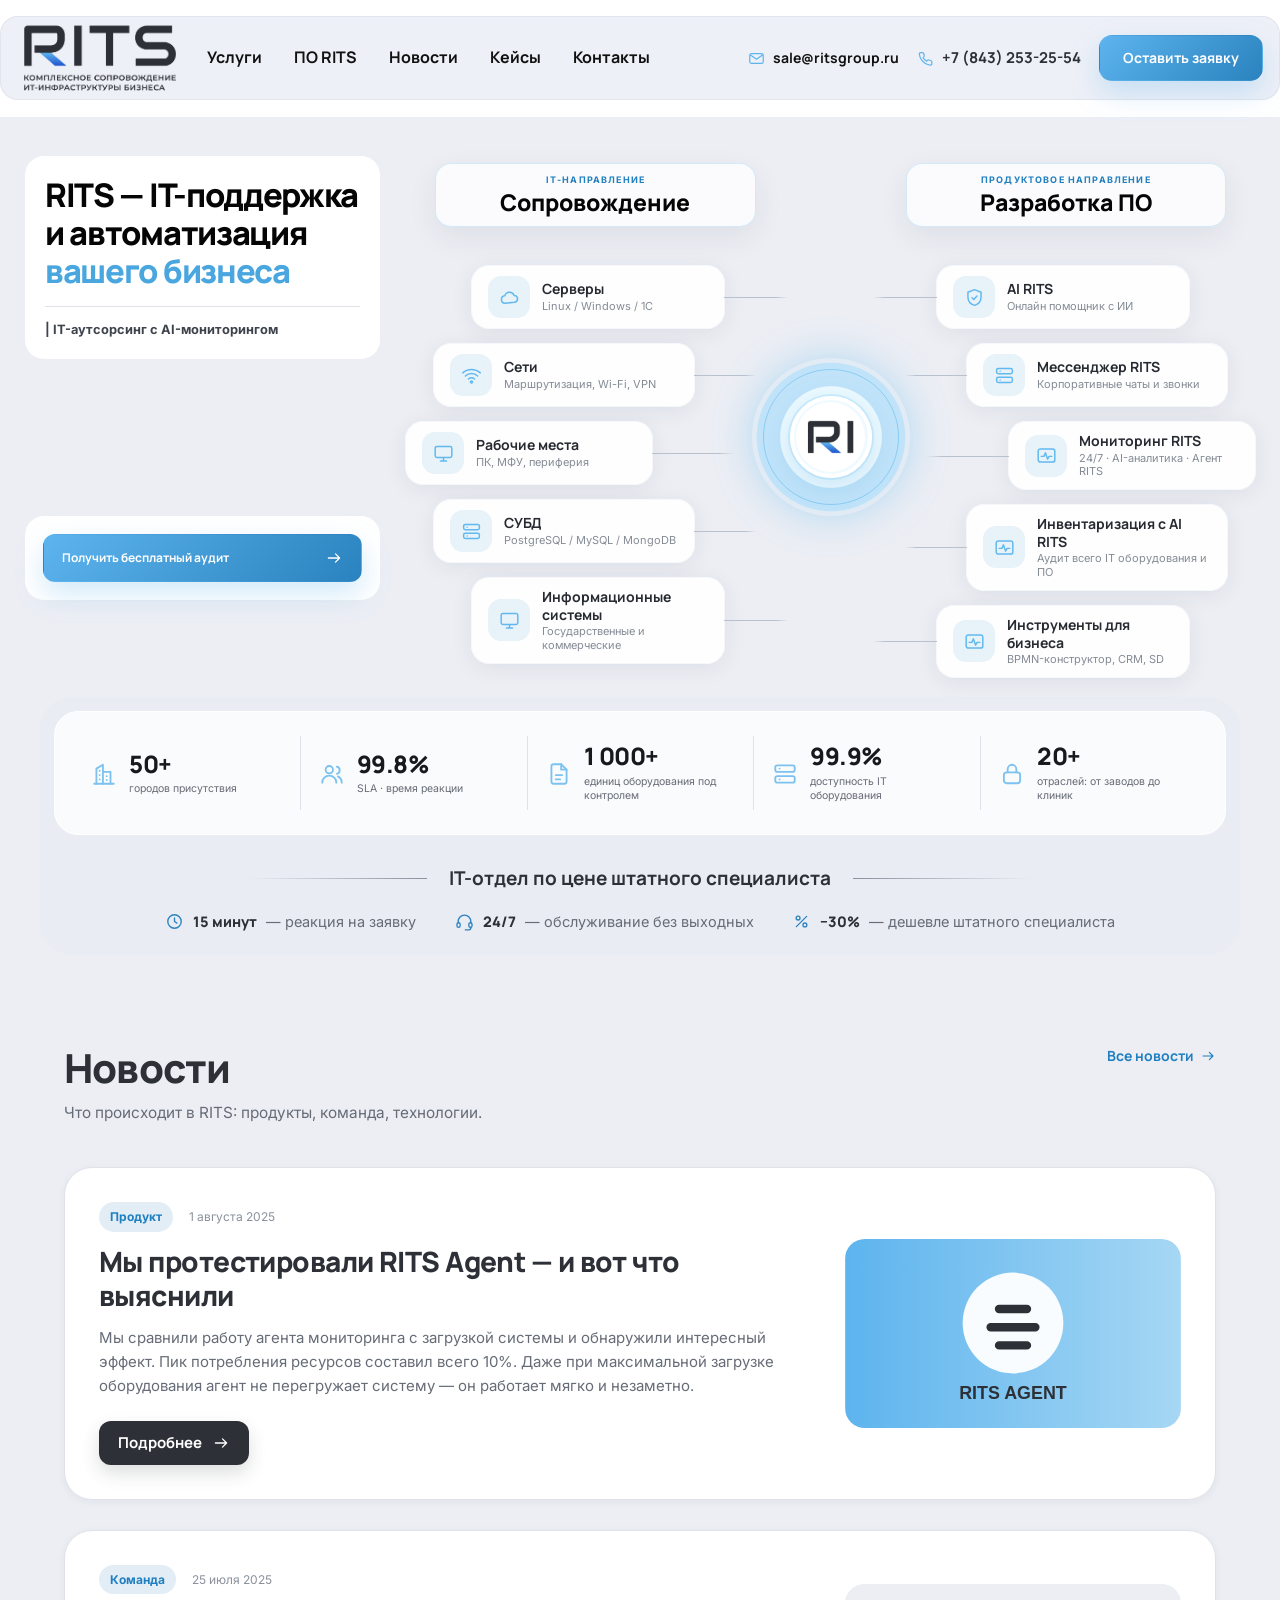
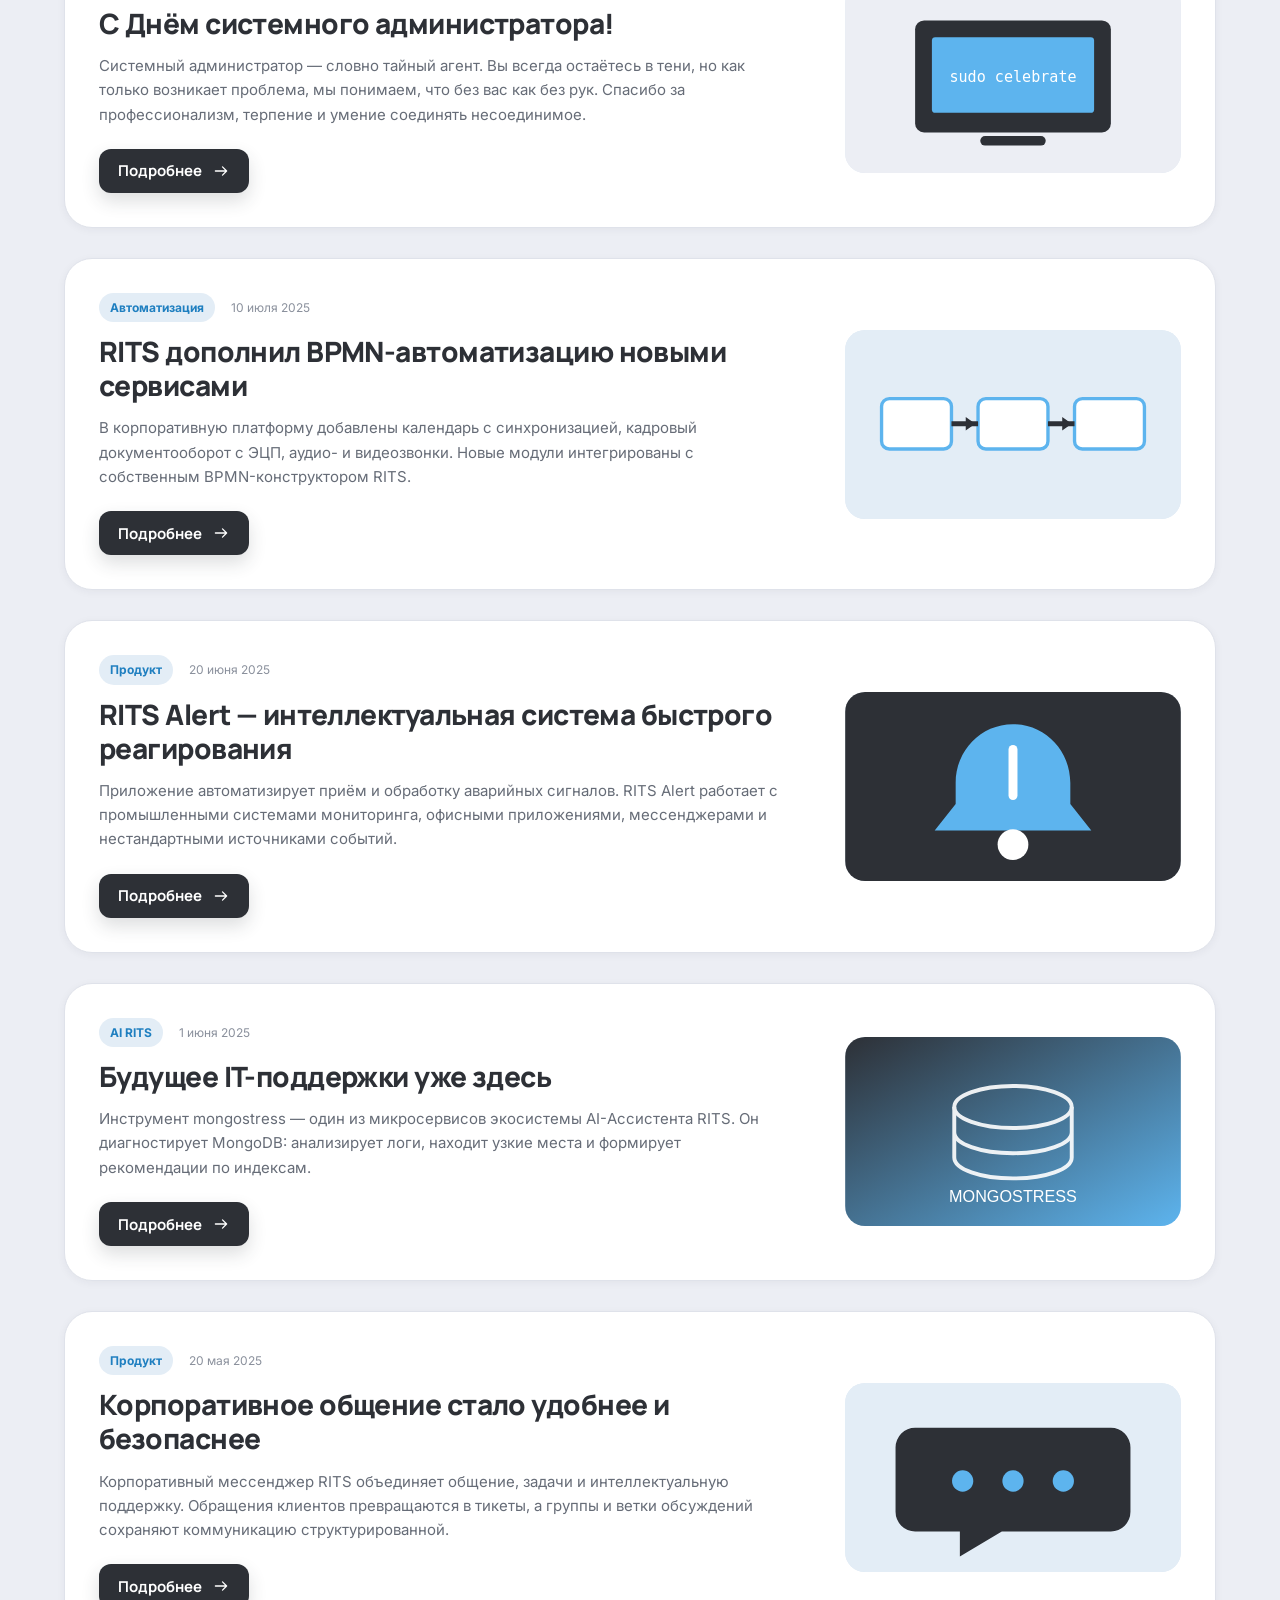
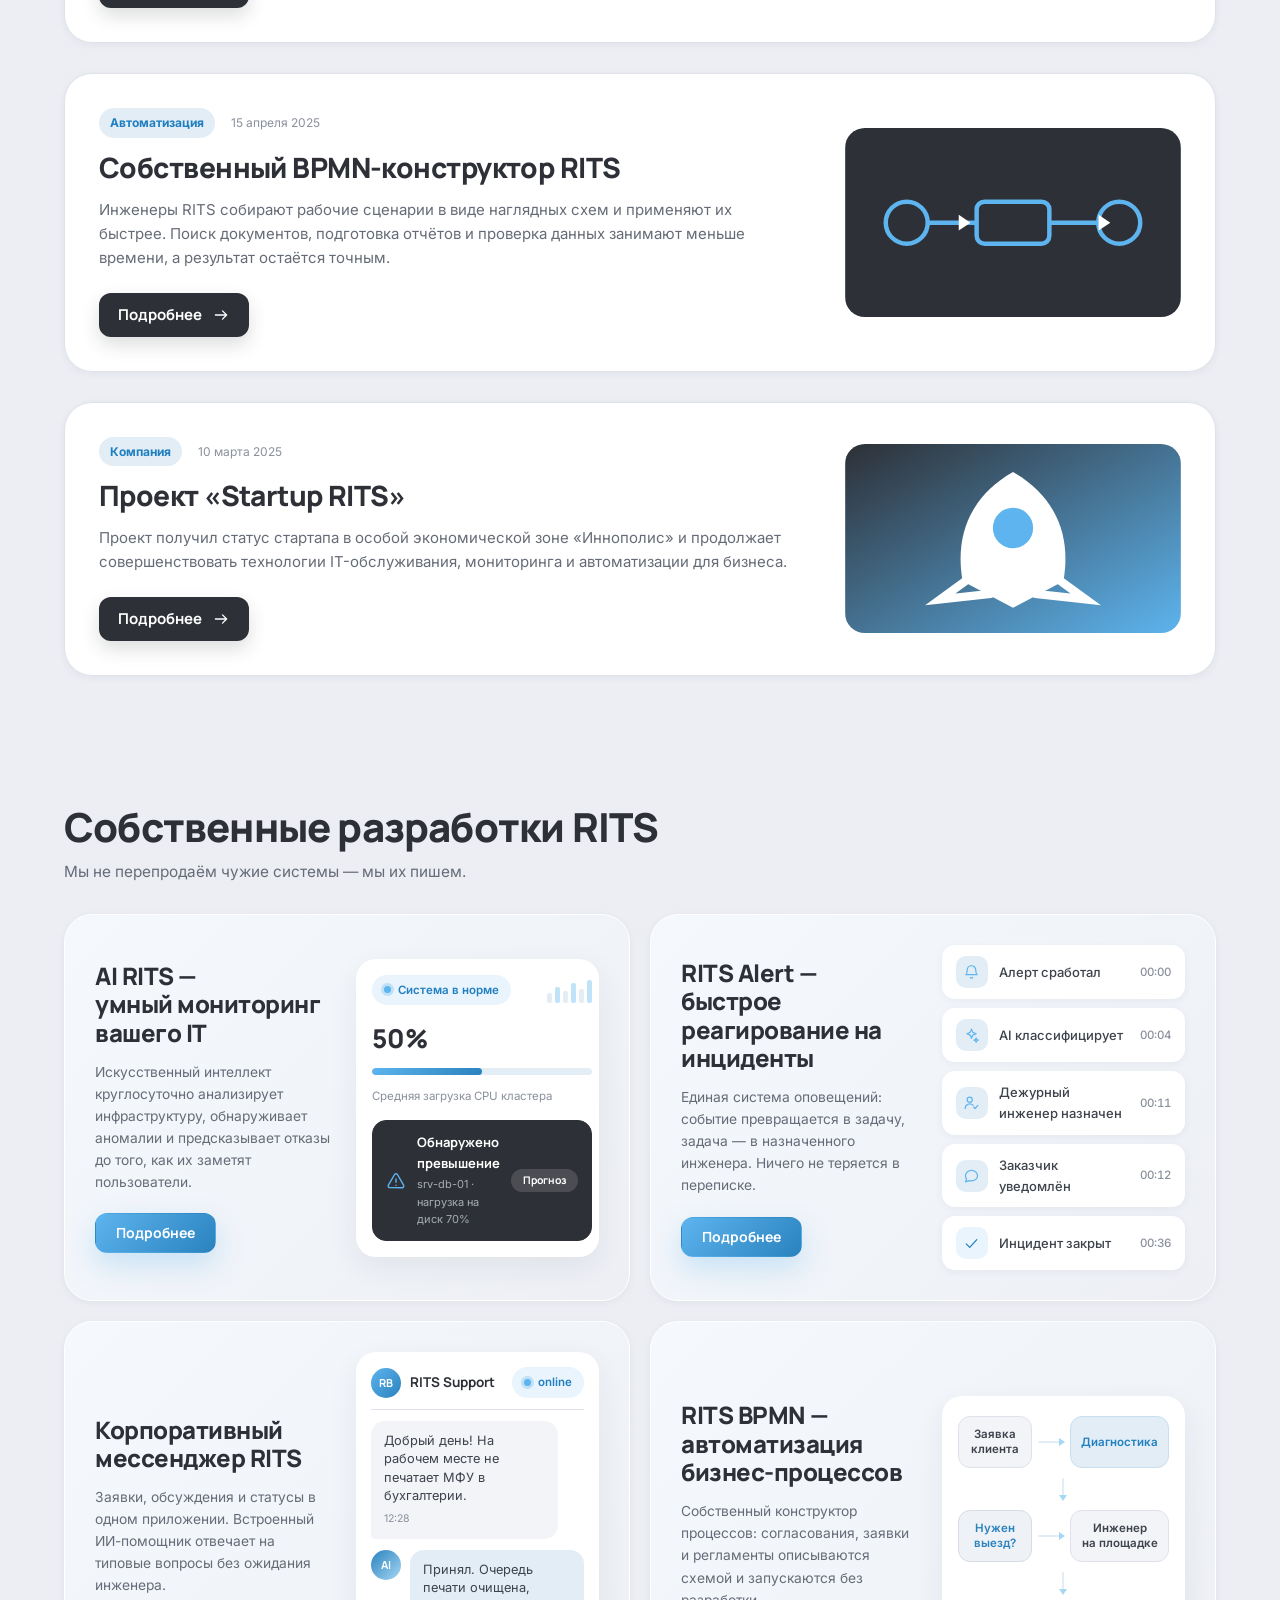
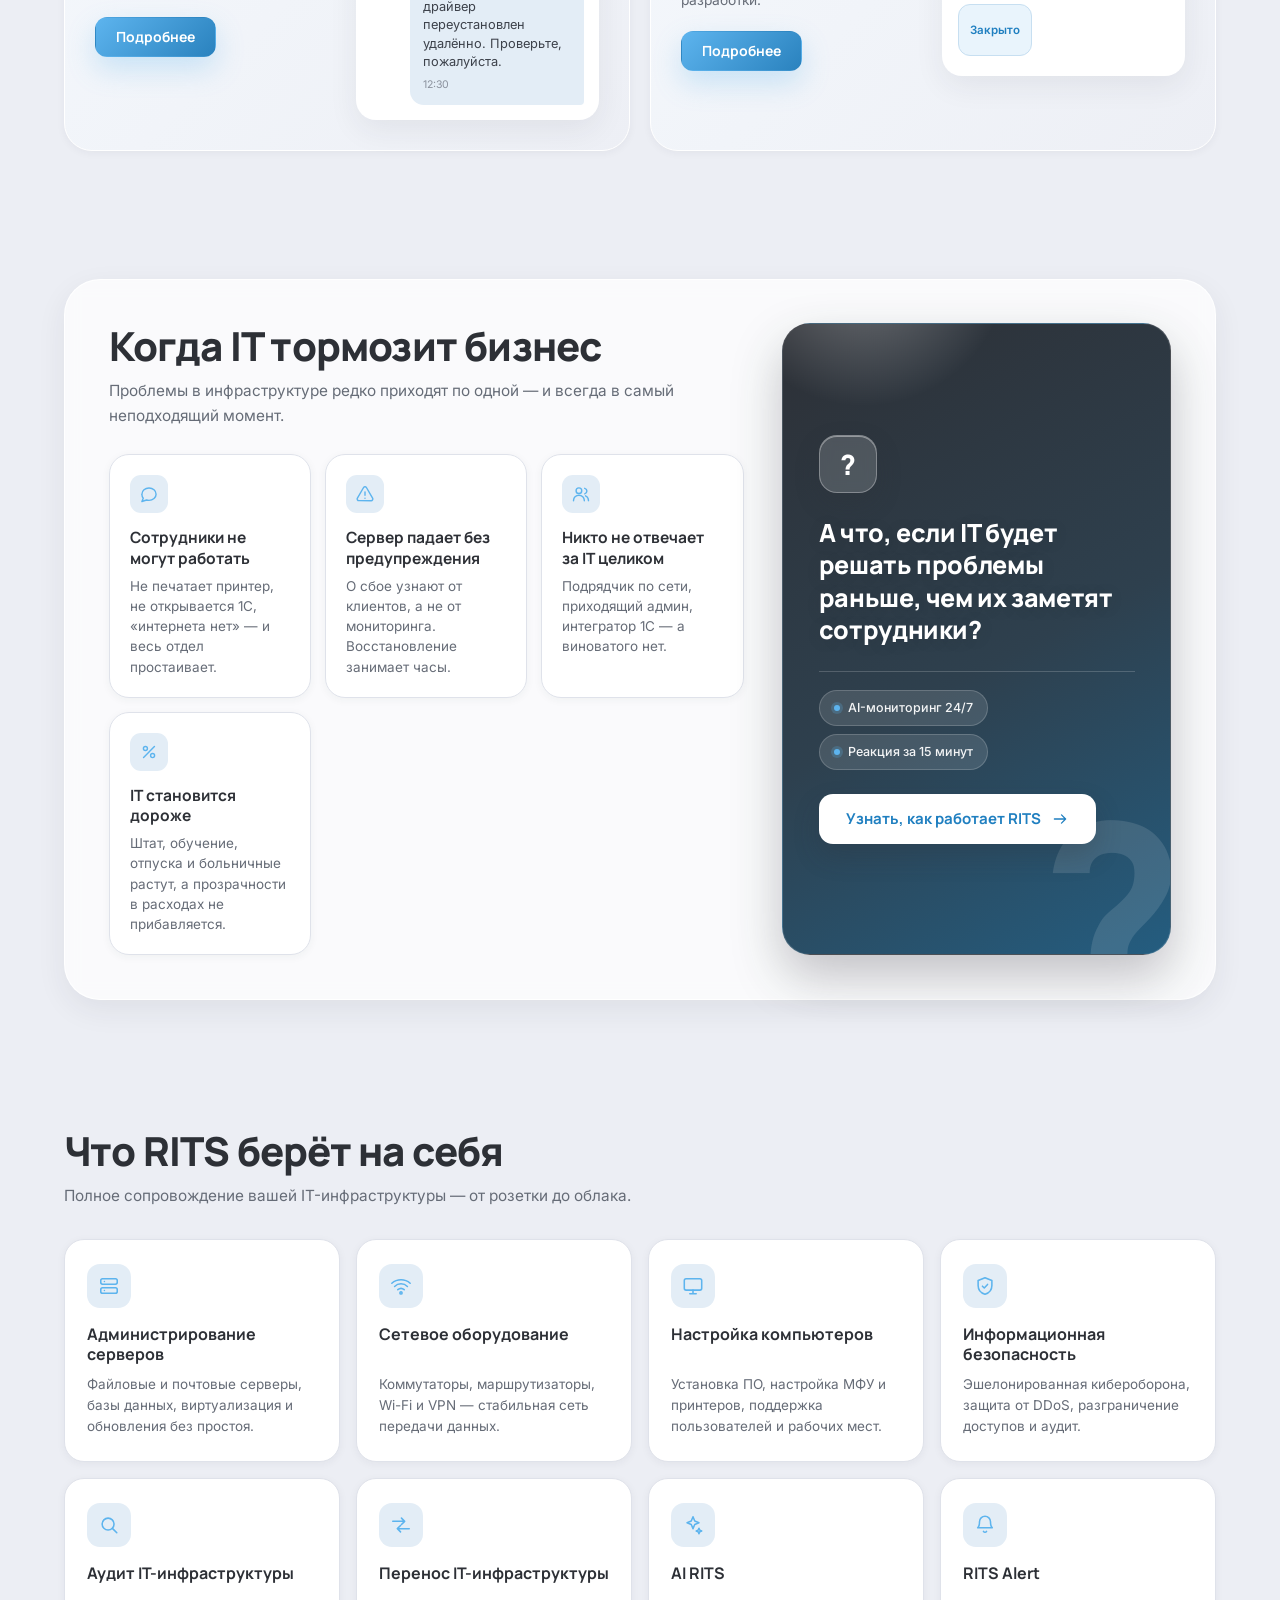
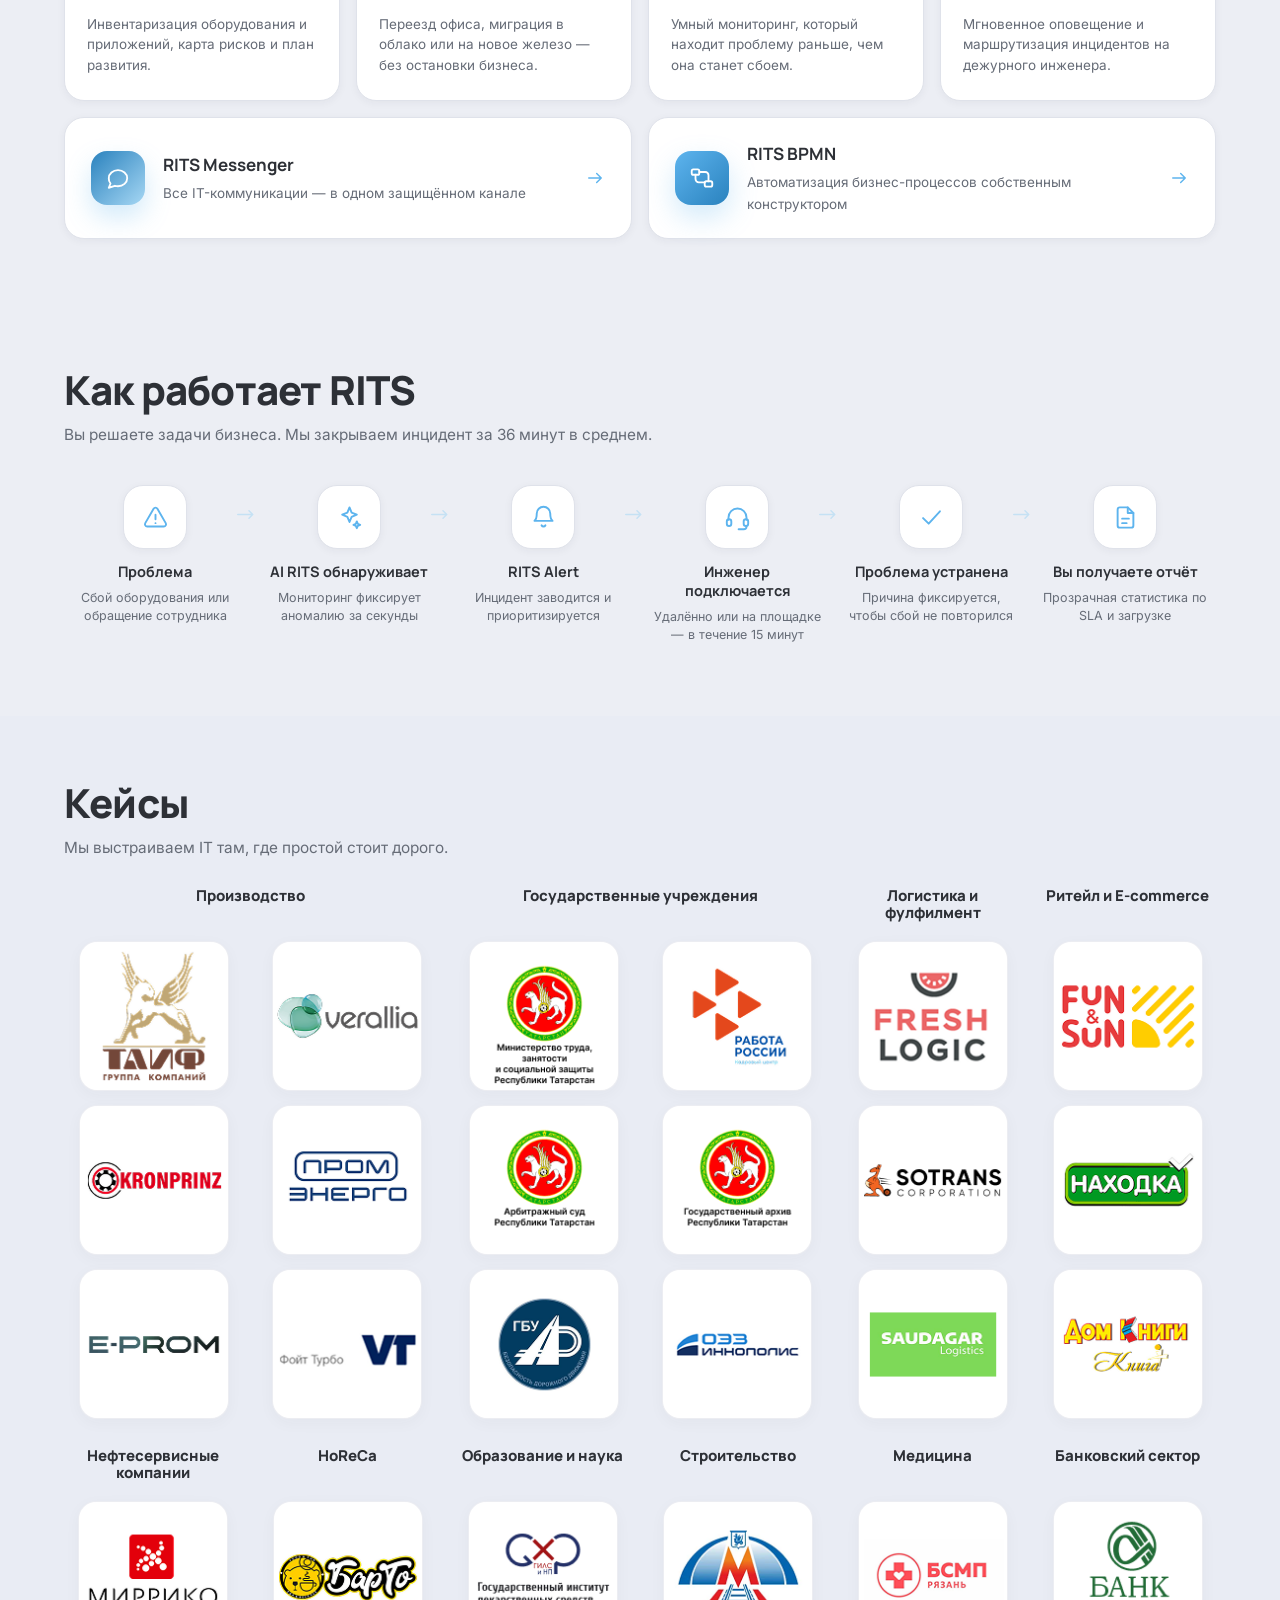
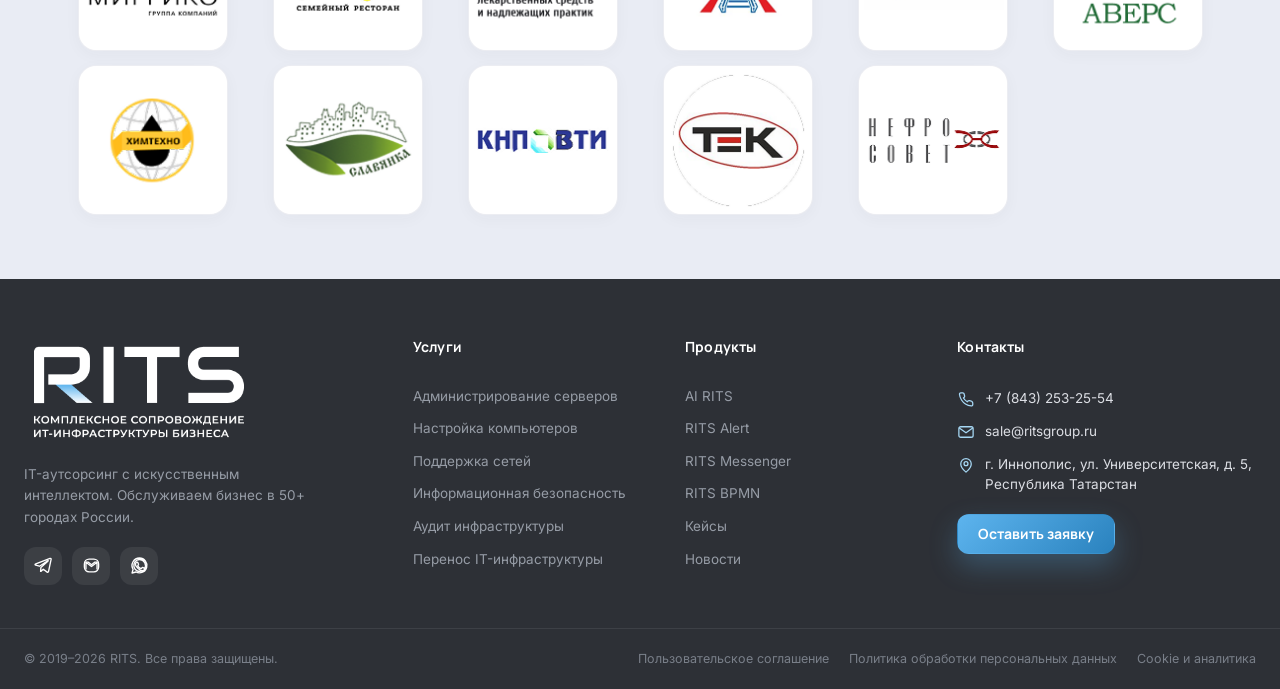
==== commit 8254d088: "feat: update landing page and add news section" ====
--- a/index.html
+++ b/index.html
@@ -3,12 +3,12 @@
 <head>
 <meta charset="UTF-8">
 <meta name="viewport" content="width=device-width, initial-scale=1">
-<title>RITS — IT-инфраструктура, которая работает сама | IT-аутсорсинг с AI-мониторингом</title>
+<title>RITS — IT-поддержка и автоматизация вашего бизнеса | IT-аутсорсинг с AI-мониторингом</title>
 <meta name="description" content="RITS берёт на себя IT: серверы, сети, рабочие места, информационная безопасность и мониторинг 24/7. Реакция 15 минут, на 30% дешевле штатного специалиста.">
 <meta name="theme-color" content="#5DB4EE">
 
 <meta property="og:type" content="website">
-<meta property="og:title" content="RITS — IT-инфраструктура, которая работает сама">
+<meta property="og:title" content="RITS — IT-поддержка и автоматизация вашего бизнеса">
 <meta property="og:description" content="IT-аутсорсинг с AI-мониторингом. Серверы, сети, рабочие места, безопасность 24/7.">
 <meta property="og:locale" content="ru_RU">
 
@@ -53,7 +53,7 @@
   <symbol id="i-lock" viewBox="0 0 24 24"><rect x="4.5" y="10.5" width="15" height="10" rx="2.5"/><path d="M8 10.5V7.5a4 4 0 1 1 8 0v3"/></symbol>
   <symbol id="i-rocket" viewBox="0 0 24 24"><path d="M13.5 3.5c3.5 0 7 3.5 7 7 0 4.5-6 9-6 9l-4-4s4.5-6 9-6"/><path d="M9.5 14.5L5 19M7 12l-2.5-.5L7 7.5l3 .5"/><circle cx="15" cy="9" r="1.6"/></symbol>
   <symbol id="i-tg" viewBox="0 0 24 24" fill="currentColor" stroke="none"><path d="M21.6 4.3L18.4 19.5c-.24 1.07-.88 1.33-1.78.83l-4.92-3.63-2.37 2.28c-.26.26-.48.48-.99.48l.35-5.02 9.13-8.25c.4-.35-.09-.55-.62-.2L6.9 12.9 2.05 11.4c-1.05-.33-1.07-1.05.22-1.56L20.24 3.1c.88-.32 1.65.2 1.36 1.2z"/></symbol>
-  <symbol id="i-vk" viewBox="0 0 24 24" fill="currentColor" stroke="none"><path d="M13 18.2c-6 0-9.4-4.1-9.6-10.9h3c.14 5 2.35 7.1 4.1 7.55V7.3h2.83v4.33c1.73-.19 3.55-2.15 4.16-4.33h2.83a8.3 8.3 0 0 1-3.83 5.44 8.6 8.6 0 0 1 4.48 5.46h-3.12a5.4 5.4 0 0 0-4.52-3.9v3.9z"/></symbol>
+  <symbol id="i-max" viewBox="0 0 24 24" fill="none" stroke="currentColor" stroke-width="1.8" stroke-linecap="round" stroke-linejoin="round"><path d="M5 16.5V7.8l7 5.4 7-5.4v8.7"/><path d="M5 7.8h3.1L12 11l3.9-3.2H19"/><rect x="3" y="4" width="18" height="16" rx="6"/></symbol>
   <symbol id="i-wa" viewBox="0 0 24 24" fill="currentColor" stroke="none"><path d="M12 2.5A9.4 9.4 0 0 0 3.9 16.7L2.6 21.5l4.95-1.3A9.4 9.4 0 1 0 12 2.5zm0 1.9a7.5 7.5 0 0 1 6.3 11.6l-.3.5.7 2.5-2.6-.68-.45.26A7.5 7.5 0 1 1 12 4.4zm-3.3 3.6c-.2 0-.5.06-.75.33-.26.27-1 .95-1 2.3s1.02 2.67 1.16 2.86c.14.19 1.98 3.15 4.88 4.28 2.4.94 2.9.76 3.42.71.52-.05 1.68-.68 1.92-1.35.24-.66.24-1.23.17-1.35-.07-.12-.26-.19-.55-.33-.29-.15-1.7-.84-1.96-.94-.26-.1-.45-.14-.64.14-.19.29-.74.94-.9 1.13-.17.19-.34.21-.62.07-.29-.15-1.22-.45-2.33-1.44-.86-.77-1.44-1.72-1.6-2-.17-.29-.02-.44.12-.59.13-.13.29-.34.43-.5.15-.17.19-.29.29-.48.1-.19.05-.36-.02-.5-.07-.15-.64-1.57-.88-2.14-.23-.56-.46-.48-.64-.49h-.5z"/></symbol>
 </svg>
 
@@ -97,17 +97,15 @@
 <section class="hero">
   <div class="container hero-map">
     <div class="hero-map__intro reveal">
-      <h1>IT-поддержка<br>и автоматизация<br><span>вашего бизнеса</span></h1>
+      <h1>RITS — IT-поддержка<br>и автоматизация<br><span>вашего бизнеса</span><small>| IT-аутсорсинг с AI-мониторингом</small></h1>
       <div class="audit-card">
-        <h2>Давайте найдём слабые места в вашем IT</h2>
-        <p>Бесплатный аудит инфраструктуры: покажем риски, точки отказа и понятный план действий.</p>
         <button class="btn btn--primary btn--sm js-modal-open" type="button" data-subject="Бесплатный аудит">Получить бесплатный аудит <svg class="ico" aria-hidden="true"><use href="#i-arrow"/></svg></button>
       </div>
     </div>
 
     <div class="hero-map__network">
     <div class="hero-map__support reveal">
-      <h2>Сопровождение</h2>
+      <h2><span>IT-направление</span>Сопровождение</h2>
       <div class="solution-node"><span><svg class="ico"><use href="#i-cloud"/></svg></span><div><b>Серверы</b><small>Linux / Windows / 1С</small></div></div>
       <div class="solution-node"><span><svg class="ico"><use href="#i-net"/></svg></span><div><b>Сети</b><small>Маршрутизация, Wi-Fi, VPN</small></div></div>
       <div class="solution-node"><span><svg class="ico"><use href="#i-desktop"/></svg></span><div><b>Рабочие места</b><small>ПК, МФУ, периферия</small></div></div>
@@ -122,7 +120,7 @@
     </div>
 
     <div class="hero-map__development reveal">
-      <h2>Разработка ПО</h2>
+      <h2><span>Продуктовое направление</span>Разработка ПО</h2>
       <div class="solution-node"><span><svg class="ico"><use href="#i-shield"/></svg></span><div><b>AI RITS</b><small>Онлайн помощник с ИИ</small></div></div>
       <div class="solution-node"><span><svg class="ico"><use href="#i-server"/></svg></span><div><b>Мессенджер RITS</b><small>Корпоративные чаты и звонки</small></div></div>
       <div class="solution-node"><span><svg class="ico"><use href="#i-monitor-pulse"/></svg></span><div><b>Мониторинг RITS</b><small>24/7 · AI-аналитика · Агент RITS</small></div></div>
@@ -157,6 +155,15 @@
         <svg class="ico stat__ico" aria-hidden="true"><use href="#i-lock"/></svg>
         <div><b class="counter" data-to="20" data-suffix="+">0</b><span>отраслей: от заводов до клиник</span></div>
       </div>
+    </div>
+    <!-- Короткие преимущества из предыдущей версии сайта. -->
+    <div class="valuestrip" aria-label="Преимущества IT-аутсорсинга RITS">
+      <h2 class="valuestrip__title">IT-отдел по цене штатного специалиста</h2>
+      <ul>
+        <li><svg class="ico" aria-hidden="true"><use href="#i-clock"/></svg><b>15 минут</b> — реакция на заявку</li>
+        <li><svg class="ico" aria-hidden="true"><use href="#i-headset"/></svg><b>24/7</b> — обслуживание без выходных</li>
+        <li><svg class="ico" aria-hidden="true"><use href="#i-percent"/></svg><b>−30%</b> — дешевле штатного специалиста</li>
+      </ul>
     </div>
   </div>
 </section>
@@ -232,48 +239,89 @@
         <h2 class="h2">Новости</h2>
         <p class="lead">Что происходит в RITS: продукты, команда, технологии.</p>
       </div>
-      <a class="link" href="#">Все новости <svg class="ico" aria-hidden="true"><use href="#i-arrow"/></svg></a>
-    </div>
-
-    <div class="news">
-      <a class="ncard reveal" href="#">
-        <div class="ncard__top">
-          <time datetime="2026-07-22">22 июля 2026</time>
-          <span class="ncard__cat">Продукт</span>
-        </div>
-        <h3>AI RITS научился предсказывать отказы дисков</h3>
-        <p>
-          Новая модель анализирует показатели SMART и нагрузку и предупреждает
-          инженера за несколько дней до сбоя.
-        </p>
-        <span class="ncard__more">Читать <svg class="ico" aria-hidden="true"><use href="#i-arrow"/></svg></span>
-      </a>
-
-      <a class="ncard reveal" href="#">
-        <div class="ncard__top">
-          <time datetime="2026-06-10">10 июня 2026</time>
-          <span class="ncard__cat">Компания</span>
-        </div>
-        <h3>RITS — резидент ОЭЗ «Иннополис»</h3>
-        <p>
-          Проект получил статус стартапа в особой экономической зоне, команда
-          выросла и переехала в новый офис в Иннополисе.
-        </p>
-        <span class="ncard__more">Читать <svg class="ico" aria-hidden="true"><use href="#i-arrow"/></svg></span>
-      </a>
-
-      <a class="ncard reveal" href="#">
-        <div class="ncard__top">
-          <time datetime="2026-05-14">14 мая 2026</time>
-          <span class="ncard__cat">Технологии</span>
-        </div>
-        <h3>Мессенджер RITS: ИИ-помощник в поддержке</h3>
-        <p>
-          Ассистент закрывает типовые обращения без ожидания инженера и сам
-          заводит инцидент, если задача сложнее.
-        </p>
-        <span class="ncard__more">Читать <svg class="ico" aria-hidden="true"><use href="#i-arrow"/></svg></span>
-      </a>
+      <a class="link" href="news/">Все новости <svg class="ico" aria-hidden="true"><use href="#i-arrow"/></svg></a>
+    </div>
+
+    <div class="news-feature-list">
+      <article class="news-feature reveal">
+        <div class="news-feature__content">
+          <div class="news-feature__meta"><span>Продукт</span><time datetime="2025-08-01">1 августа 2025</time></div>
+          <h3>Мы протестировали RITS Agent — и вот что выяснили</h3>
+          <p>Мы сравнили работу агента мониторинга с загрузкой системы и обнаружили интересный эффект. Пик потребления ресурсов составил всего 10%. Даже при максимальной загрузке оборудования агент не перегружает систему — он работает мягко и незаметно.</p>
+          <a class="btn btn--news" href="news/rits-agent.html">Подробнее <svg class="ico" aria-hidden="true"><use href="#i-arrow"/></svg></a>
+        </div>
+        <a class="news-feature__image" href="news/rits-agent.html" aria-label="Подробнее о тестировании RITS Agent"><img src="assets/news/rits-agent.svg" alt="Мониторинг серверной инфраструктуры с RITS Agent" loading="lazy"></a>
+      </article>
+
+      <article class="news-feature reveal">
+        <div class="news-feature__content">
+          <div class="news-feature__meta"><span>Команда</span><time datetime="2025-07-25">25 июля 2025</time></div>
+          <h3>С Днём системного администратора!</h3>
+          <p>Системный администратор — словно тайный агент. Вы всегда остаётесь в тени, но как только возникает проблема, мы понимаем, что без вас как без рук. Спасибо за профессионализм, терпение и умение соединять несоединимое.</p>
+          <a class="btn btn--news" href="news/sysadmin-day.html">Подробнее <svg class="ico" aria-hidden="true"><use href="#i-arrow"/></svg></a>
+        </div>
+        <a class="news-feature__image" href="news/sysadmin-day.html" aria-label="Подробнее о Дне системного администратора"><img src="assets/news/sysadmin-day.svg" alt="День системного администратора" loading="lazy"></a>
+      </article>
+
+      <article class="news-feature reveal">
+        <div class="news-feature__content">
+          <div class="news-feature__meta"><span>Автоматизация</span><time datetime="2025-07-10">10 июля 2025</time></div>
+          <h3>RITS дополнил BPMN-автоматизацию новыми сервисами</h3>
+          <p>В корпоративную платформу добавлены календарь с синхронизацией, кадровый документооборот с ЭЦП, аудио- и видеозвонки. Новые модули интегрированы с собственным BPMN-конструктором RITS.</p>
+          <a class="btn btn--news" href="news/bpmn-new-services.html">Подробнее <svg class="ico" aria-hidden="true"><use href="#i-arrow"/></svg></a>
+        </div>
+        <a class="news-feature__image" href="news/bpmn-new-services.html" aria-label="Подробнее о новых сервисах BPMN"><img src="assets/news/bpmn-services.svg" alt="BPMN-автоматизация RITS" loading="lazy"></a>
+      </article>
+
+      <article class="news-feature reveal">
+        <div class="news-feature__content">
+          <div class="news-feature__meta"><span>Продукт</span><time datetime="2025-06-20">20 июня 2025</time></div>
+          <h3>RITS Alert — интеллектуальная система быстрого реагирования</h3>
+          <p>Приложение автоматизирует приём и обработку аварийных сигналов. RITS Alert работает с промышленными системами мониторинга, офисными приложениями, мессенджерами и нестандартными источниками событий.</p>
+          <a class="btn btn--news" href="news/rits-alert.html">Подробнее <svg class="ico" aria-hidden="true"><use href="#i-arrow"/></svg></a>
+        </div>
+        <a class="news-feature__image" href="news/rits-alert.html" aria-label="Подробнее о RITS Alert"><img src="assets/news/rits-alert.svg" alt="Система быстрого реагирования RITS Alert" loading="lazy"></a>
+      </article>
+
+      <article class="news-feature reveal">
+        <div class="news-feature__content">
+          <div class="news-feature__meta"><span>AI RITS</span><time datetime="2025-06-01">1 июня 2025</time></div>
+          <h3>Будущее IT-поддержки уже здесь</h3>
+          <p>Инструмент mongostress — один из микросервисов экосистемы AI-Ассистента RITS. Он диагностирует MongoDB: анализирует логи, находит узкие места и формирует рекомендации по индексам.</p>
+          <a class="btn btn--news" href="news/mongostress.html">Подробнее <svg class="ico" aria-hidden="true"><use href="#i-arrow"/></svg></a>
+        </div>
+        <a class="news-feature__image" href="news/mongostress.html" aria-label="Подробнее о mongostress"><img src="assets/news/mongostress.svg" alt="Диагностика MongoDB с mongostress" loading="lazy"></a>
+      </article>
+
+      <article class="news-feature reveal">
+        <div class="news-feature__content">
+          <div class="news-feature__meta"><span>Продукт</span><time datetime="2025-05-20">20 мая 2025</time></div>
+          <h3>Корпоративное общение стало удобнее и безопаснее</h3>
+          <p>Корпоративный мессенджер RITS объединяет общение, задачи и интеллектуальную поддержку. Обращения клиентов превращаются в тикеты, а группы и ветки обсуждений сохраняют коммуникацию структурированной.</p>
+          <a class="btn btn--news" href="news/corporate-messenger.html">Подробнее <svg class="ico" aria-hidden="true"><use href="#i-arrow"/></svg></a>
+        </div>
+        <a class="news-feature__image" href="news/corporate-messenger.html" aria-label="Подробнее о корпоративном мессенджере RITS"><img src="assets/news/corporate-messenger.svg" alt="Корпоративный мессенджер RITS" loading="lazy"></a>
+      </article>
+
+      <article class="news-feature reveal">
+        <div class="news-feature__content">
+          <div class="news-feature__meta"><span>Автоматизация</span><time datetime="2025-04-15">15 апреля 2025</time></div>
+          <h3>Собственный BPMN-конструктор RITS</h3>
+          <p>Инженеры RITS собирают рабочие сценарии в виде наглядных схем и применяют их быстрее. Поиск документов, подготовка отчётов и проверка данных занимают меньше времени, а результат остаётся точным.</p>
+          <a class="btn btn--news" href="news/bpmn-constructor.html">Подробнее <svg class="ico" aria-hidden="true"><use href="#i-arrow"/></svg></a>
+        </div>
+        <a class="news-feature__image" href="news/bpmn-constructor.html" aria-label="Подробнее о BPMN-конструкторе RITS"><img src="assets/news/bpmn-constructor.svg" alt="BPMN-конструктор RITS" loading="lazy"></a>
+      </article>
+
+      <article class="news-feature reveal">
+        <div class="news-feature__content">
+          <div class="news-feature__meta"><span>Компания</span><time datetime="2025-03-10">10 марта 2025</time></div>
+          <h3>Проект «Startup RITS»</h3>
+          <p>Проект получил статус стартапа в особой экономической зоне «Иннополис» и продолжает совершенствовать технологии IT-обслуживания, мониторинга и автоматизации для бизнеса.</p>
+          <a class="btn btn--news" href="news/startup-rits.html">Подробнее <svg class="ico" aria-hidden="true"><use href="#i-arrow"/></svg></a>
+        </div>
+        <a class="news-feature__image" href="news/startup-rits.html" aria-label="Подробнее о проекте Startup RITS"><img src="assets/news/startup-rits.svg" alt="Проект Startup RITS" loading="lazy"></a>
+      </article>
     </div>
   </div>
 </section>
@@ -651,24 +699,6 @@
   </div>
 </section>
 
-<!-- ==================== CTA ==================== -->
-<section class="section section--cta">
-  <div class="container">
-    <div class="cta reveal">
-      <span class="cta__ico" aria-hidden="true"><svg class="ico"><use href="#i-rocket"/></svg></span>
-      <div class="cta__text">
-        <h2>Давайте найдём слабые места в вашем IT</h2>
-        <p>Бесплатный аудит инфраструктуры: покажем риски, точки отказа и понятный план действий.</p>
-      </div>
-      <button class="btn btn--primary js-modal-open" type="button" data-subject="Бесплатный аудит">
-        Получить бесплатный аудит
-        <svg class="ico" aria-hidden="true"><use href="#i-arrow"/></svg>
-      </button>
-    </div>
-    <p class="cta__note">Аккредитованная IT-организация · резидент ОЭЗ «Иннополис»</p>
-  </div>
-</section>
-
 </main>
 
 <!-- ==================== FOOTER ==================== -->
@@ -680,9 +710,9 @@
       </a>
       <p>IT-аутсорсинг с искусственным интеллектом. Обслуживаем бизнес в 50+ городах России.</p>
       <ul class="socials">
-        <li><a href="https://t.me/IT_RITS" aria-label="Telegram" rel="noopener"><svg class="ico"><use href="#i-tg"/></svg></a></li>
-        <li><a href="#" aria-label="ВКонтакте"><svg class="ico"><use href="#i-vk"/></svg></a></li>
-        <li><a href="#" aria-label="WhatsApp"><svg class="ico"><use href="#i-wa"/></svg></a></li>
+        <li><a href="https://t.me/IT_RITS" aria-label="Telegram" target="_blank" rel="noopener noreferrer"><svg class="ico"><use href="#i-tg"/></svg></a></li>
+        <li><a href="https://max.ru/u/f9LHodD0cOJnREf6ChIRdW90Ahy0Kqbh48H106a8Lt39tmoMSB9a2D2kJhI" aria-label="MAX" target="_blank" rel="noopener noreferrer"><svg class="ico"><use href="#i-max"/></svg></a></li>
+        <li><a href="https://wa.me/79625797422" aria-label="WhatsApp" target="_blank" rel="noopener noreferrer"><svg class="ico"><use href="#i-wa"/></svg></a></li>
       </ul>
     </div>
 
@@ -703,7 +733,7 @@
       <a href="#messenger">RITS Messenger</a>
       <a href="#bpmn">RITS BPMN</a>
       <a href="#cases">Кейсы</a>
-      <a href="#news">Новости</a>
+      <a href="news/">Новости</a>
     </nav>
 
     <div class="footer__contacts">
@@ -724,9 +754,9 @@
   <div class="container footer__bottom">
     <span>© 2019–2026 RITS. Все права защищены.</span>
     <nav aria-label="Правовая информация">
-      <a href="#">Пользовательское соглашение</a>
-      <a href="#">Политика обработки персональных данных</a>
-      <a href="#">Cookie и аналитика</a>
+      <a href="assets/documents/user-agreement.pdf" target="_blank" rel="noopener">Пользовательское соглашение</a>
+      <a href="assets/documents/privacy-policy.pdf" target="_blank" rel="noopener">Политика обработки персональных данных</a>
+      <a href="assets/documents/privacy-policy.pdf" target="_blank" rel="noopener">Cookie и аналитика</a>
     </nav>
   </div>
 </footer>
@@ -737,39 +767,15 @@
   <div class="modal__box" role="dialog" aria-modal="true" aria-labelledby="modal-title">
     <button class="modal__close" type="button" data-close aria-label="Закрыть">×</button>
     <h2 class="h3" id="modal-title">Оставить заявку</h2>
-    <p class="modal__lead">Перезвоним в течение 15 минут в рабочее время и предложим план аудита.</p>
-
-    <form class="form" id="lead-form" novalidate>
-      <input type="hidden" name="subject" id="form-subject" value="Заявка с сайта">
-      <label class="field">
-        <span>Имя</span>
-        <input type="text" name="name" required placeholder="Как к вам обращаться">
-      </label>
-      <label class="field">
-        <span>Телефон</span>
-        <input type="tel" name="phone" required placeholder="+7 (___) ___-__-__">
-      </label>
-      <label class="field">
-        <span>Компания <i>— необязательно</i></span>
-        <input type="text" name="company" placeholder="Название организации">
-      </label>
-      <label class="field">
-        <span>Комментарий <i>— необязательно</i></span>
-        <textarea name="comment" rows="3" placeholder="Коротко о задаче"></textarea>
-      </label>
-      <label class="agree">
-        <input type="checkbox" name="agree" required checked><span></span>
-        Согласен с <a href="#">политикой обработки персональных данных</a>
-      </label>
-      <button class="btn btn--primary btn--block" type="submit">
-        Отправить
-        <svg class="ico" aria-hidden="true"><use href="#i-arrow"/></svg>
-      </button>
-      <p class="form__msg" id="form-msg" role="status"></p>
-    </form>
+    <p class="modal__lead">Заполните защищённую форму — заявка поступит напрямую специалистам RITS.</p>
+    <div class="yandex-form" aria-label="Форма заявки RITS">
+      <iframe src="https://forms.yandex.ru/u/6a0c2c27eb61462af8e0fae1?iframe=1" frameborder="0" name="ya-form-6a0c2c27eb61462af8e0fae1" title="Оставить заявку в RITS" loading="lazy"></iframe>
+    </div>
+    <p class="form-legal">Отправляя форму, вы соглашаетесь с <a href="assets/documents/privacy-policy.pdf" target="_blank" rel="noopener">политикой обработки персональных данных</a>.</p>
   </div>
 </div>
 
+<script src="https://forms.yandex.ru/_static/embed.js"></script>
 <script src="js/main.js"></script>
 </body>
 </html>
--- a/css/styles.css
+++ b/css/styles.css
@@ -59,6 +59,7 @@
   -webkit-font-smoothing:antialiased;
   overflow-x:hidden;
 }
+main,section,.container{min-width:0}
 img{max-width:100%;display:block}
 button,input,textarea,select{font:inherit;color:inherit}
 button{cursor:pointer;background:none;border:0}
@@ -200,7 +201,7 @@
 /* ============================================================
    HERO
    ============================================================ */
-.hero{position:relative;padding:clamp(36px,5vw,68px) 0 clamp(30px,4vw,48px);overflow:hidden}
+.hero{position:relative;padding:clamp(36px,5vw,68px) 0 clamp(30px,4vw,48px);overflow:hidden;background:var(--bg)}
 .hero__glow{
   position:absolute;inset:-20% -10% auto -10%;height:760px;z-index:-1;pointer-events:none;
   background:
@@ -319,7 +320,7 @@
 .stat span{display:block;font-size:12.5px;color:var(--muted);margin-top:5px;line-height:1.35}
 
 .valuestrip{
-  margin-top:clamp(18px,2.4vw,28px);
+  width:100%;margin-top:clamp(18px,2.4vw,28px);padding:0 12px 8px;
   display:flex;flex-direction:column;align-items:center;gap:16px;
 }
 .valuestrip__title{
@@ -741,39 +742,19 @@
 /* ============================================================
    НОВОСТИ
    ============================================================ */
-.news{display:grid;grid-template-columns:repeat(3,1fr);gap:20px;margin-top:clamp(24px,3vw,34px)}
-.ncard{
-  position:relative;display:flex;flex-direction:column;
-  background:#fff;border:1px solid var(--line);border-radius:var(--r-lg);
-  padding:clamp(20px,2.2vw,26px);box-shadow:var(--sh-sm);
-  overflow:hidden;
-  transition:transform .28s,box-shadow .28s,border-color .28s;
-}
-.ncard::after{
-  content:"";position:absolute;left:0;right:0;top:0;height:3px;border-radius:var(--r-lg) var(--r-lg) 0 0;
-  background:var(--grad);transform:scaleX(0);transform-origin:left;transition:transform .3s;
-}
-.ncard:hover{transform:translateY(-5px);box-shadow:var(--sh-md);border-color:transparent}
-.ncard:hover::after{transform:scaleX(1)}
-
-.ncard__top{display:flex;align-items:center;justify-content:space-between;gap:12px;margin-bottom:14px}
-.ncard__top time{font-size:12.5px;color:var(--muted-2);font-variant-numeric:tabular-nums}
-.ncard__cat{
-  padding:5px 12px;border-radius:999px;background:var(--lav);color:var(--blue-ink);
-  font-family:"Manrope",sans-serif;font-weight:700;font-size:11.5px;white-space:nowrap;
-}
-.ncard h3{
-  font-family:"Manrope",sans-serif;font-weight:700;font-size:17px;
-  color:var(--ink);line-height:1.3;
-}
-.ncard p{font-size:13.5px;color:var(--muted);margin-top:10px;line-height:1.55}
-.ncard__more{
-  display:inline-flex;align-items:center;gap:7px;margin-top:auto;padding-top:18px;
-  font-family:"Manrope",sans-serif;font-weight:700;font-size:14px;color:var(--blue-ink);
-  transition:gap .2s;
-}
-.ncard__more .ico{width:16px;height:16px}
-.ncard:hover .ncard__more{gap:11px}
+.news-feature-list{display:grid;gap:clamp(20px,3vw,30px);margin-top:clamp(26px,4vw,42px)}
+.news-feature{display:grid;grid-template-columns:minmax(0,1.55fr) minmax(280px,.75fr);gap:clamp(24px,4vw,54px);align-items:center;padding:clamp(22px,3vw,34px);background:#fff;border:1px solid var(--line);border-radius:var(--r-lg);box-shadow:var(--sh-sm);transition:transform .25s,box-shadow .25s}
+.news-feature:hover{transform:translateY(-3px);box-shadow:var(--sh-md)}
+.news-feature__content{min-width:0}
+.news-feature__meta{display:flex;flex-wrap:wrap;align-items:center;gap:10px 16px;margin-bottom:12px;font-size:12px;color:var(--muted-2)}
+.news-feature__meta span{padding:5px 11px;border-radius:999px;background:var(--lav);color:var(--blue-ink);font-weight:700}
+.news-feature h3{font:800 clamp(20px,2.2vw,28px)/1.22 "Manrope",sans-serif;letter-spacing:-.02em;color:var(--ink)}
+.news-feature p{max-width:760px;margin-top:14px;font-size:15px;line-height:1.62;color:var(--muted)}
+.btn--news{display:inline-flex;margin-top:22px;padding:12px 18px;background:var(--ink);color:#fff;border-radius:12px;box-shadow:0 8px 18px rgba(45,48,54,.16)}
+.btn--news:hover{background:var(--blue-dark);transform:translateY(-2px)}
+.news-feature__image{display:block;aspect-ratio:16/9;border-radius:20px;overflow:hidden;background:var(--lav)}
+.news-feature__image img{width:100%;height:100%;object-fit:cover;transition:transform .35s}
+.news-feature:hover .news-feature__image img{transform:scale(1.025)}
 
 /* ============================================================
    CTA
@@ -817,6 +798,7 @@
 }
 .socials a:hover{background:var(--grad);transform:translateY(-3px)}
 .socials .ico{width:19px;height:19px;stroke:none;fill:currentColor}
+.socials a[aria-label="MAX"] .ico{fill:none;stroke:currentColor;stroke-width:1.8}
 
 .footer h4{
   font-family:"Manrope",sans-serif;font-weight:700;font-size:14px;color:#fff;
@@ -843,22 +825,29 @@
 /* ============================================================
    МОДАЛКА
    ============================================================ */
-.modal{position:fixed;inset:0;z-index:100;display:grid;place-items:center;padding:20px}
+.modal{position:fixed;inset:0;z-index:100;display:grid;place-items:center;padding:clamp(10px,2vw,20px)}
 .modal[hidden]{display:none}
 .modal__overlay{position:absolute;inset:0;background:rgba(45,48,54,.55);backdrop-filter:blur(4px);animation:fade .25s}
 .modal__box{
-  position:relative;width:100%;max-width:460px;max-height:92vh;overflow:auto;
+  position:relative;width:100%;max-width:500px;max-height:calc(100dvh - 24px);overflow-y:auto;overflow-x:hidden;
   background:#fff;border-radius:var(--r-lg);padding:clamp(24px,3vw,34px);
   box-shadow:0 30px 80px rgba(45,48,54,.3);animation:pop .28s cubic-bezier(.2,.9,.3,1.2);
+  overscroll-behavior:contain;scrollbar-gutter:stable;
 }
 @keyframes fade{from{opacity:0}}
 @keyframes pop{from{opacity:0;transform:translateY(18px) scale(.97)}}
 .modal__close{
-  position:absolute;right:16px;top:14px;width:34px;height:34px;border-radius:10px;
+  position:sticky;z-index:3;float:right;right:0;top:0;width:34px;height:34px;margin:-8px -6px 0 10px;border-radius:10px;
   font-size:24px;line-height:1;color:var(--muted);transition:background .2s,color .2s;
+  background:rgba(255,255,255,.94);backdrop-filter:blur(6px);
 }
 .modal__close:hover{background:var(--surface);color:var(--ink)}
+.modal__box > .h3{padding-right:42px}
 .modal__lead{font-size:13.5px;color:var(--muted);margin-top:10px}
+.yandex-form{clear:both;margin-top:18px;width:100%;min-height:760px;border-radius:14px;overflow:hidden;background:var(--surface)}
+.yandex-form iframe{display:block;width:100%;height:820px;min-height:760px;border:0}
+.form-legal{margin-top:12px;font-size:11.5px;line-height:1.45;color:var(--muted-2)}
+.form-legal a{color:var(--blue-ink);text-decoration:underline}
 
 .form{display:grid;gap:14px;margin-top:22px}
 .field span{display:block;font-size:12.5px;color:var(--muted);margin-bottom:7px}
@@ -947,6 +936,8 @@
   .prod{grid-template-columns:1fr}
   .prod__vis{max-width:460px}
   .cta{flex-direction:column;align-items:flex-start;text-align:left}
+  .news-feature{grid-template-columns:1fr;gap:20px}
+  .news-feature__image{order:-1;width:100%;max-height:360px}
 }
 
 @media (max-width:760px){
@@ -982,6 +973,11 @@
   .sechead{align-items:flex-start}
   .valuestrip__title::before,.valuestrip__title::after{display:none}
   .valuestrip ul{flex-direction:column;align-items:flex-start;gap:10px}
+  .news-feature{padding:16px;border-radius:20px}
+  .news-feature h3{font-size:20px}
+  .news-feature p{font-size:14px;line-height:1.55}
+  .news-feature__image{border-radius:15px}
+  .btn--news{width:100%;justify-content:space-between}
 }
 
 @media (prefers-reduced-motion:reduce){
@@ -994,7 +990,7 @@
    Reference layout and supplied brand assets
    ============================================================ */
 main{display:flex;flex-direction:column}
-.hero{order:1;background:#fff}
+.hero{order:1;background:var(--bg)}
 #ecosystem{order:2;background:#fff}
 .stats-wrap{order:3}
 #news{order:4}
@@ -1071,15 +1067,17 @@
 .header__phone{font-size:15px;white-space:nowrap}
 .header__actions .btn{padding:15px 23px;border-radius:13px}
 
-.hero{padding:22px 0 12px;background:#fff;overflow:visible}
+.hero{padding:22px 0 12px;background:var(--bg);overflow:visible}
 .hero-map{display:grid;grid-template-columns:minmax(330px,27%) minmax(300px,28%) minmax(150px,16%) minmax(320px,29%);align-items:start;min-height:520px;padding-top:16px;position:relative;column-gap:12px}
 .hero-map__intro{grid-column:1;min-width:0;position:relative;z-index:4}
-.hero-map__intro h1{display:block;width:100%;margin:0;padding:20px;background:#e8edf5;border:1px solid rgba(208,210,223,.38);border-radius:20px;font:800 clamp(30px,2.55vw,42px)/1.16 "Manrope",sans-serif;letter-spacing:-.04em;color:#050505;overflow-wrap:normal}
+.hero-map__network,.hero-map__support,.hero-map__development,.solution-node,.solution-node > div{min-width:0}
+.hero-map__intro h1{display:block;width:100%;margin:0;padding:20px;background:#fff;border:1px solid rgba(208,210,223,.38);border-radius:20px;font:800 clamp(30px,2.55vw,42px)/1.16 "Manrope",sans-serif;letter-spacing:-.04em;color:#050505;overflow-wrap:normal}
 .hero-map__intro h1 span{color:#49a6df}
-.audit-card{position:absolute;top:360px;left:0;width:100%;max-width:100%;padding:18px;background:#e8edf5;border:1px solid rgba(208,210,223,.38);border-radius:20px}
+.hero-map__intro h1 small{display:block;margin-top:16px;padding-top:14px;border-top:1px solid var(--line);font:700 clamp(12px,1vw,14px)/1.45 "Inter",sans-serif;letter-spacing:0;color:var(--ink-2)}
+.audit-card{position:absolute;top:360px;left:0;width:100%;max-width:100%;padding:18px;background:#fff;border:1px solid rgba(208,210,223,.38);border-radius:20px}
 .audit-card h2{font:800 16px/1.2 "Manrope",sans-serif;color:#16181b}
 .audit-card p{margin-top:6px;font-size:9px;line-height:1.45;color:#707782}
-.audit-card .btn{width:100%;margin-top:14px;padding:14px 18px;border-radius:12px;font-size:12px;justify-content:space-between}
+.audit-card .btn{width:100%;margin-top:0;padding:14px 18px;border-radius:12px;font-size:12px;justify-content:space-between}
 
 .hero-map__support,.hero-map__development{position:relative;z-index:3;display:flex;flex-direction:column;gap:14px;min-width:0}
 .hero-map__support{grid-column:2;padding-top:8px}
@@ -1092,6 +1090,7 @@
 .solution-node > span .ico{width:21px;height:21px}
 .solution-node b{display:block;font:700 14px/1.25 "Manrope",sans-serif;color:#272a30}
 .solution-node small{display:block;margin-top:2px;font-size:11px;line-height:1.25;color:#858b95}
+.solution-node b,.solution-node small,.footer a,.fcontact{overflow-wrap:anywhere}
 .solution-node:nth-of-type(2){animation-delay:-1.15s}
 .solution-node:nth-of-type(3){animation-delay:-2.3s}
 .solution-node:nth-of-type(4){animation-delay:-3.45s}
@@ -1106,7 +1105,7 @@
 .core-logo img{width:82%;height:auto;object-fit:contain}
 
 #ecosystem{display:none}
-.stats-wrap{padding:8px 0 26px;background:#fff}
+.stats-wrap{padding:8px 0 26px;background:var(--bg)}
 .stats-wrap .container{max-width:1200px;background:#e9ecf3;padding:14px;border-radius:32px}
 .stats{width:100%;border-radius:24px;padding:24px 18px;background:#fafbfc;box-shadow:none}
 .stat{align-items:center;padding:7px 18px}
@@ -1143,9 +1142,10 @@
 .hero-map__core{grid-column:2;grid-row:1;align-self:center;justify-self:center;margin-top:42px;width:158px;animation:heroCorePulse 4.2s ease-in-out infinite;transform-origin:center}
 @keyframes heroCorePulse{0%,100%{transform:scale(1)}50%{transform:scale(1.045)}}
 .hero-map__development{grid-column:3;padding-top:8px}
-.hero-map__support h2,.hero-map__development h2{margin-bottom:32px}
-.hero-map__support h2{transform:translateX(42px)}
-.hero-map__development h2{transform:translateX(-42px)}
+.hero-map__support h2,.hero-map__development h2{display:inline-flex;flex-direction:column;gap:3px;margin-bottom:24px;padding:11px 17px;border:1px solid rgba(93,180,238,.25);border-radius:16px;background:rgba(255,255,255,.76);box-shadow:0 10px 30px rgba(45,48,54,.07);font-size:23px;line-height:1.15;backdrop-filter:blur(8px)}
+.hero-map__support h2 span,.hero-map__development h2 span{font-family:"Inter",sans-serif;font-size:9px;font-weight:700;line-height:1.2;letter-spacing:.13em;text-transform:uppercase;color:var(--blue-ink)}
+.hero-map__support h2{transform:translateX(30px)}
+.hero-map__development h2{transform:translateX(-30px)}
 .hero-map__support .solution-node,.hero-map__development .solution-node{width:auto;max-width:100%;transform:none}
 .hero-map__support .solution-node:nth-of-type(1){--orbit-gap:0px;--line-reach:64px;margin-left:66px;margin-right:0}
 .hero-map__support .solution-node:nth-of-type(2){--orbit-gap:30px;--line-reach:32px;margin-left:28px;margin-right:30px}
@@ -1176,10 +1176,11 @@
 @media (max-width:900px){
   .hero-map{grid-template-columns:1fr;gap:28px}
   .hero-map__intro,.hero-map__network{grid-column:1}
-  .hero-map__network{grid-template-columns:minmax(0,1fr) 124px minmax(0,1fr);min-height:480px}
-  .hero-map__core{display:grid;width:116px;margin-top:34px}
-  .hero-map__support,.hero-map__development{grid-column:auto}
+  .hero-map__network{grid-template-columns:repeat(2,minmax(0,1fr));gap:22px;min-height:0}
+  .hero-map__core{display:none}
+  .hero-map__support{grid-column:1}.hero-map__development{grid-column:2}
   .hero-map__support h2,.hero-map__development h2{transform:none}
+  .hero-map__support .solution-node:nth-of-type(n),.hero-map__development .solution-node:nth-of-type(n){margin-left:0;margin-right:0}
 }
 @media (max-width:700px){
   .hero-map__network{grid-template-columns:1fr 1fr;gap:22px;min-height:0}
@@ -1187,9 +1188,22 @@
   .hero-map__support{grid-column:1}.hero-map__development{grid-column:2}
   .hero-map__support .solution-node:nth-of-type(n),.hero-map__development .solution-node:nth-of-type(n){margin-left:0;margin-right:0}
 }
+@media (max-width:620px){
+  .hero-map__network{grid-template-columns:1fr;gap:28px}
+  .hero-map__support,.hero-map__development{grid-column:1}
+  .hero-map__support h2,.hero-map__development h2{width:100%;align-items:center}
+}
 @media (max-width:520px){
   .hero-map__network{grid-template-columns:1fr}
   .hero-map__support,.hero-map__development{grid-column:1}
+  .modal{display:block;padding:0;background:#fff}
+  .modal__overlay{display:none}
+  .modal__box{width:100%;max-width:none;height:100dvh;max-height:none;border-radius:0;padding:20px 14px 28px;box-shadow:none}
+  .modal__close{top:0;margin:-4px 0 0 8px}
+  .modal__box > .h3{font-size:26px;padding-right:44px}
+  .modal__lead{padding-right:8px;font-size:13px}
+  .yandex-form{min-height:780px;border-radius:12px}
+  .yandex-form iframe{height:840px;min-height:780px}
 }
 
 /* ============================================================
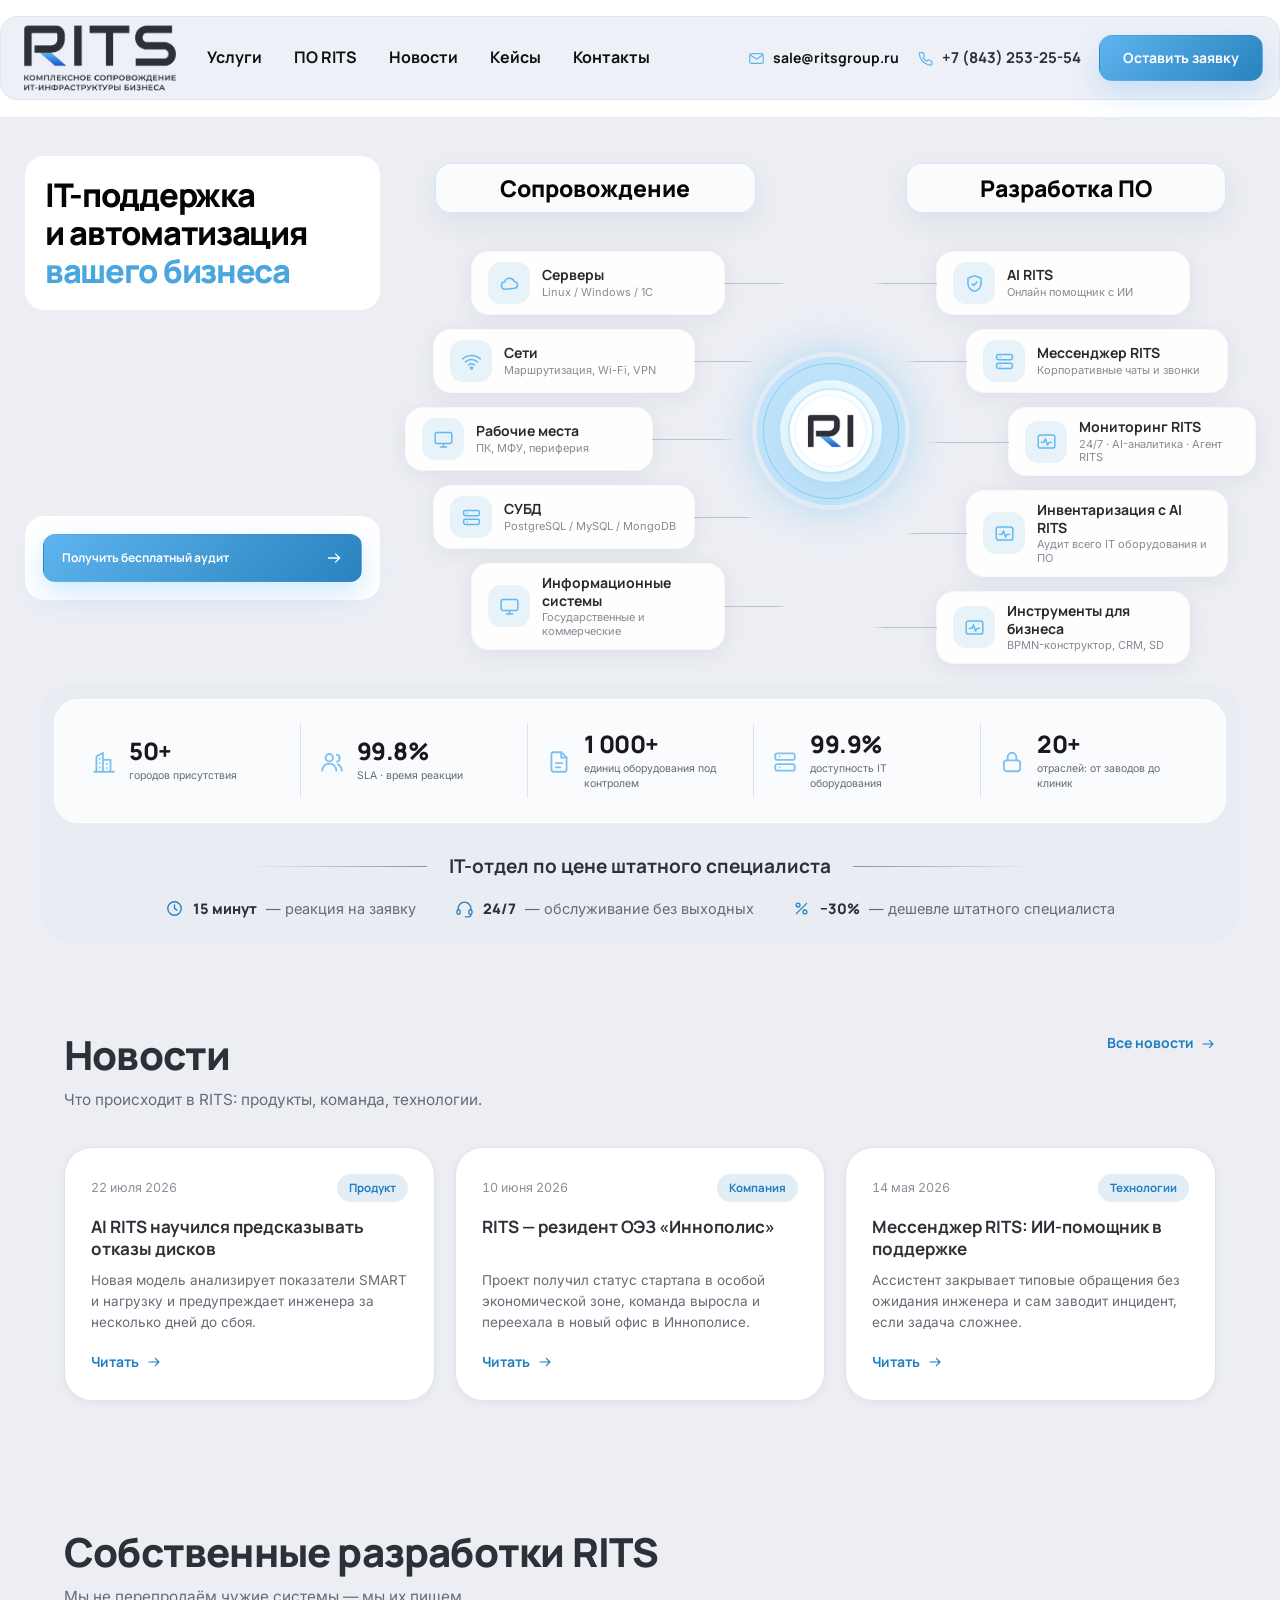
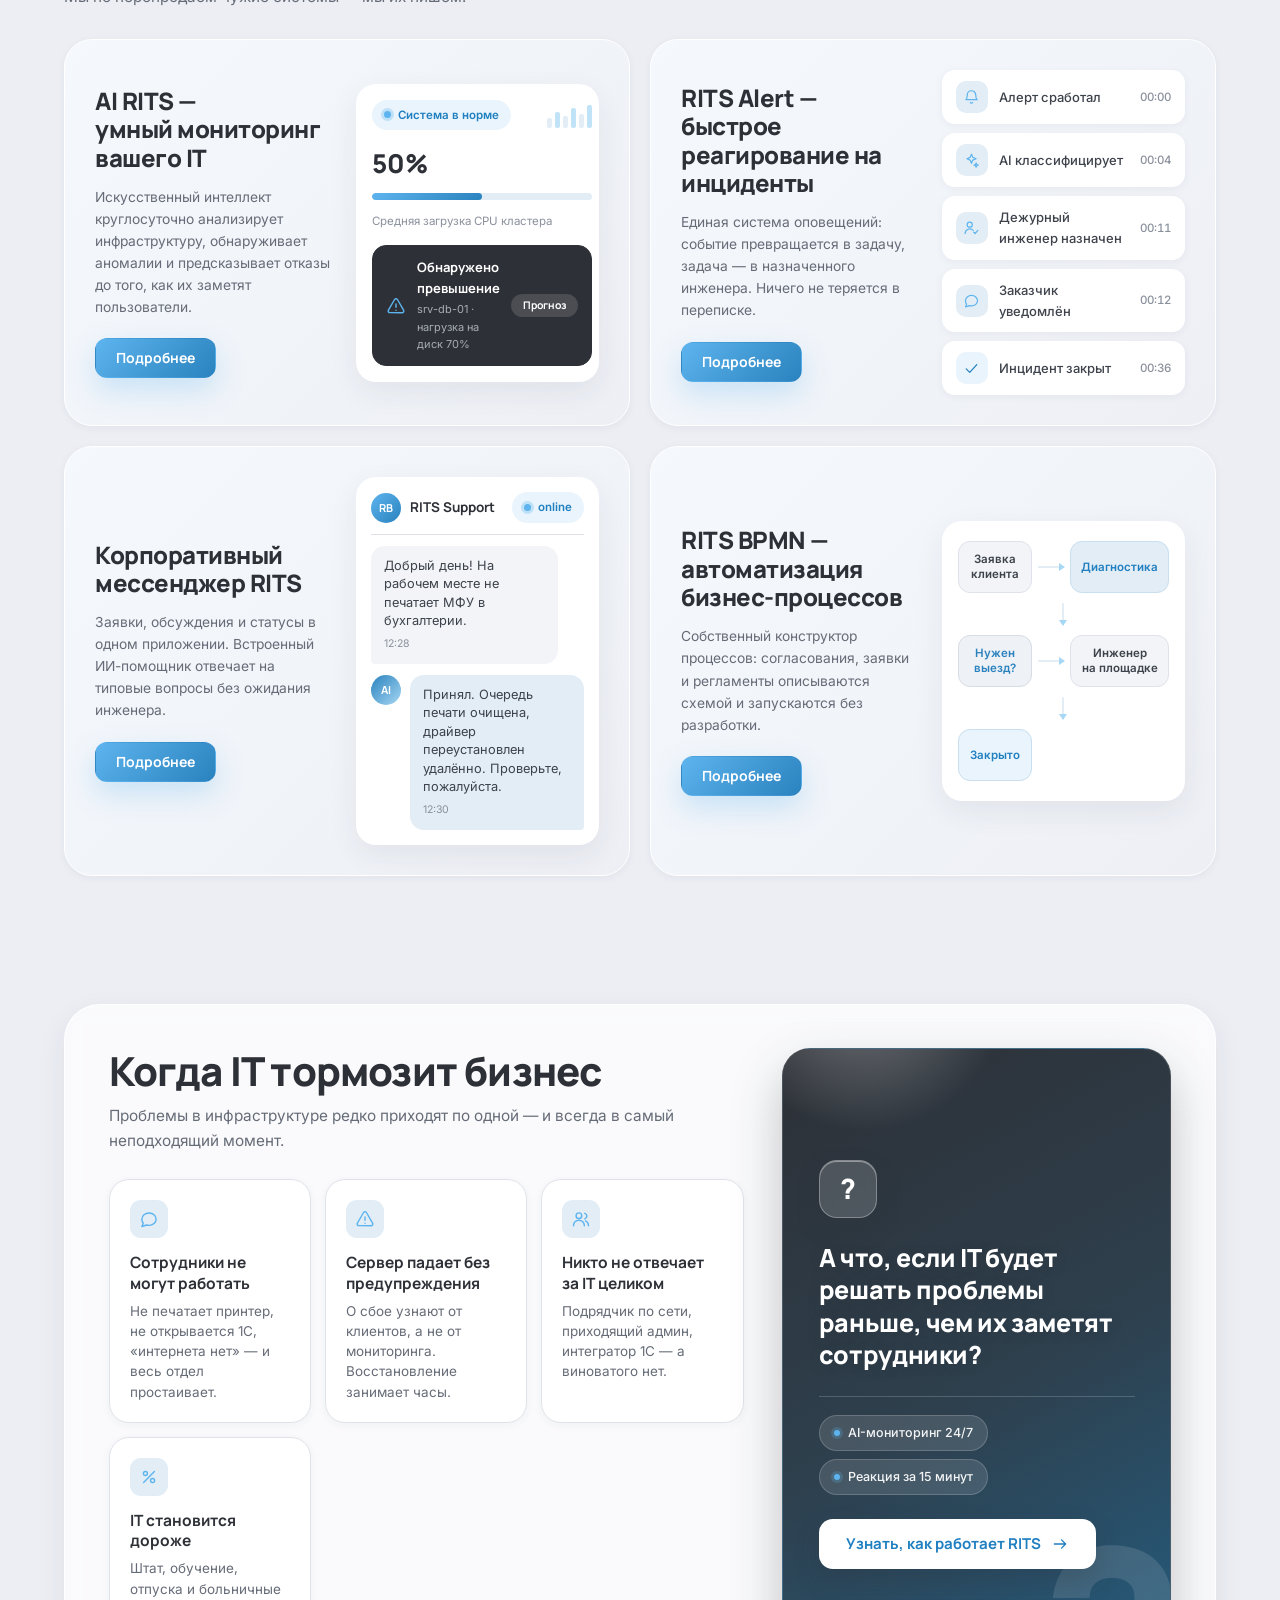
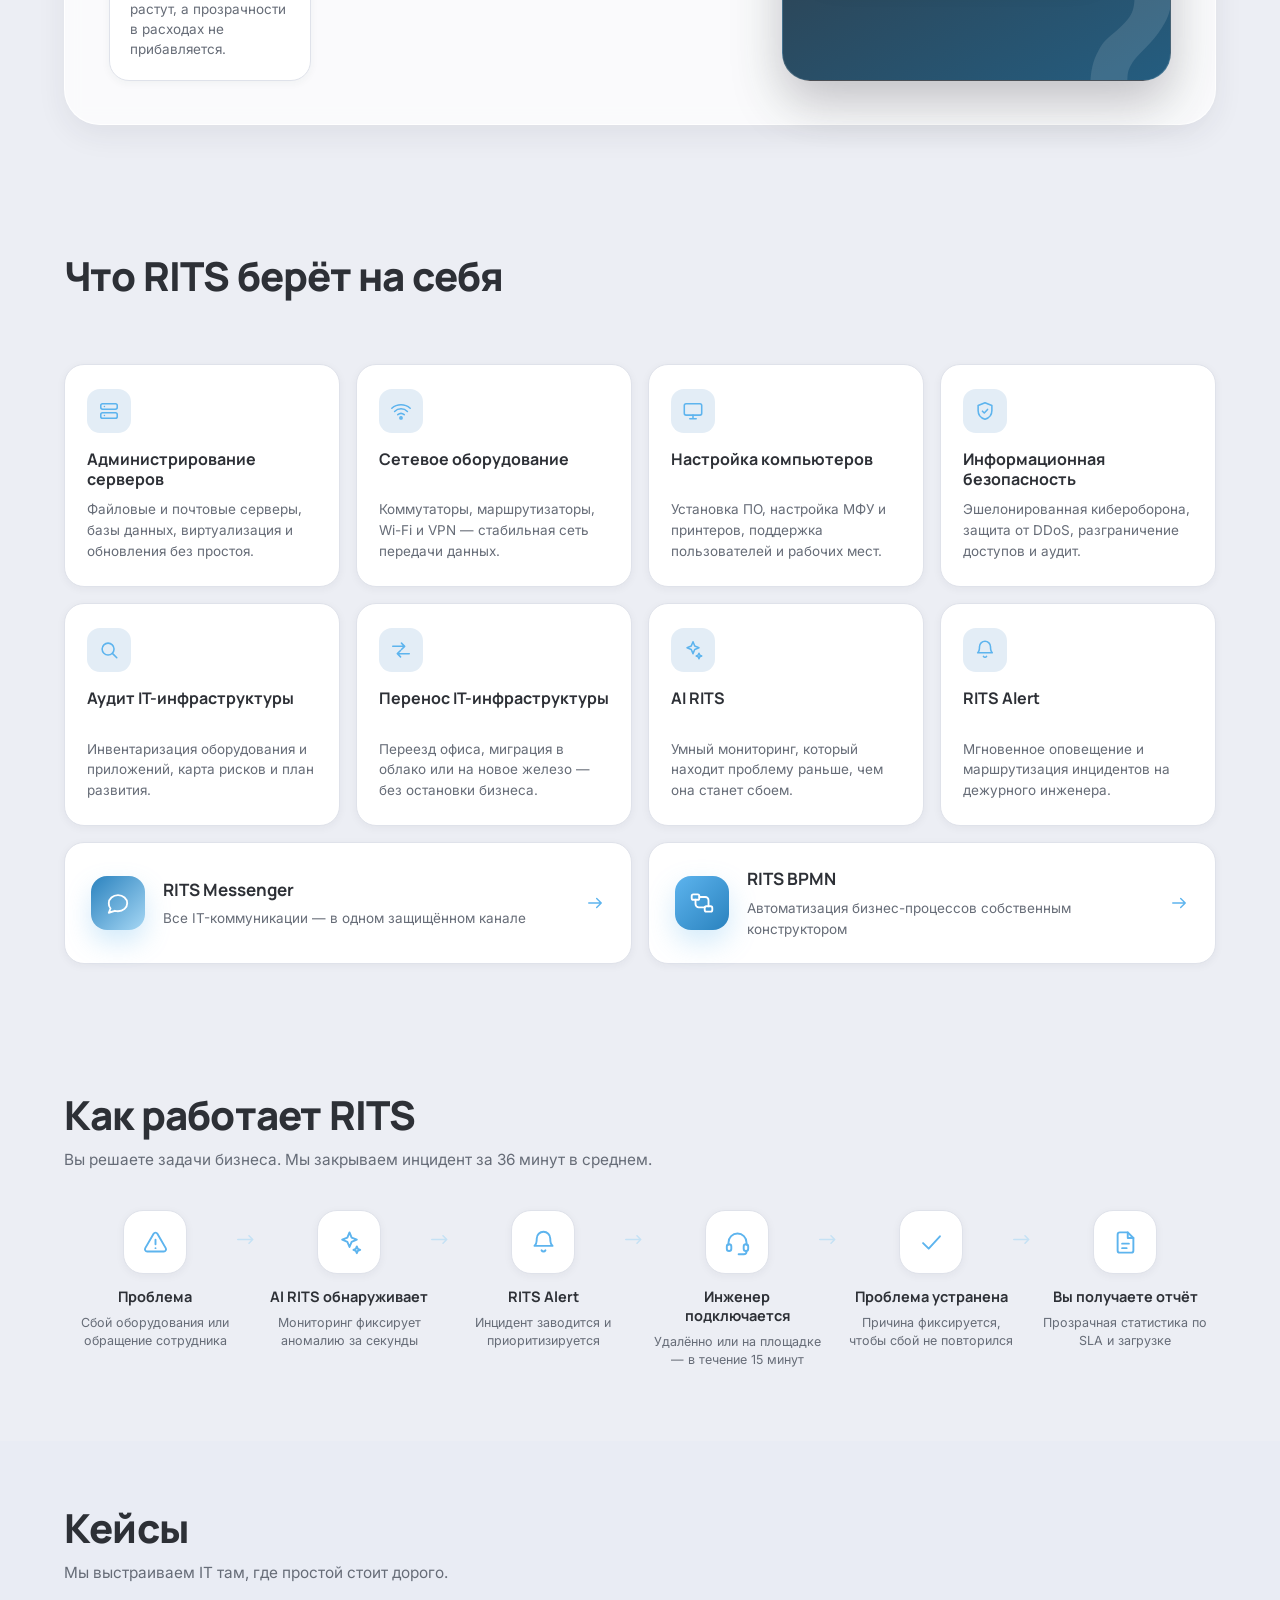
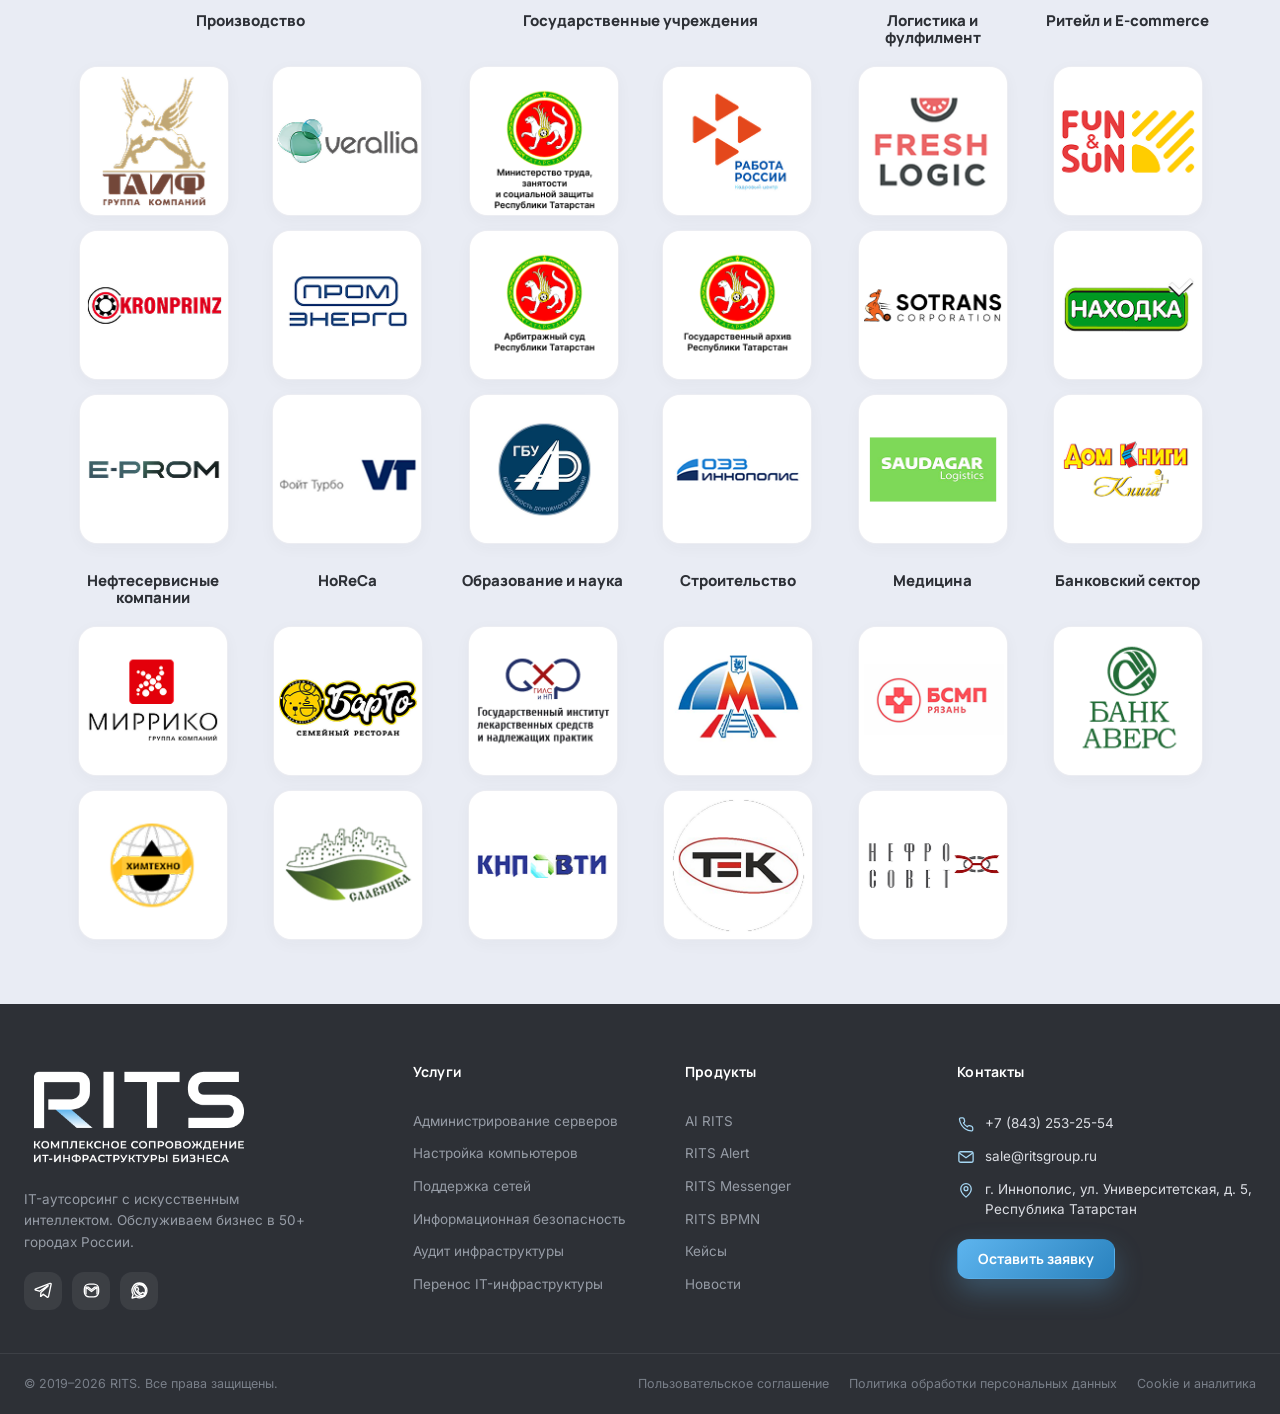
==== commit 28f213bf: "Обновить первый экран и раздел новостей" ====
--- a/index.html
+++ b/index.html
@@ -97,7 +97,7 @@
 <section class="hero">
   <div class="container hero-map">
     <div class="hero-map__intro reveal">
-      <h1>RITS — IT-поддержка<br>и автоматизация<br><span>вашего бизнеса</span><small>| IT-аутсорсинг с AI-мониторингом</small></h1>
+      <h1>IT-поддержка<br>и автоматизация<br><span>вашего бизнеса</span></h1>
       <div class="audit-card">
         <button class="btn btn--primary btn--sm js-modal-open" type="button" data-subject="Бесплатный аудит">Получить бесплатный аудит <svg class="ico" aria-hidden="true"><use href="#i-arrow"/></svg></button>
       </div>
@@ -105,7 +105,7 @@
 
     <div class="hero-map__network">
     <div class="hero-map__support reveal">
-      <h2><span>IT-направление</span>Сопровождение</h2>
+      <h2>Сопровождение</h2>
       <div class="solution-node"><span><svg class="ico"><use href="#i-cloud"/></svg></span><div><b>Серверы</b><small>Linux / Windows / 1С</small></div></div>
       <div class="solution-node"><span><svg class="ico"><use href="#i-net"/></svg></span><div><b>Сети</b><small>Маршрутизация, Wi-Fi, VPN</small></div></div>
       <div class="solution-node"><span><svg class="ico"><use href="#i-desktop"/></svg></span><div><b>Рабочие места</b><small>ПК, МФУ, периферия</small></div></div>
@@ -120,7 +120,7 @@
     </div>
 
     <div class="hero-map__development reveal">
-      <h2><span>Продуктовое направление</span>Разработка ПО</h2>
+      <h2>Разработка ПО</h2>
       <div class="solution-node"><span><svg class="ico"><use href="#i-shield"/></svg></span><div><b>AI RITS</b><small>Онлайн помощник с ИИ</small></div></div>
       <div class="solution-node"><span><svg class="ico"><use href="#i-server"/></svg></span><div><b>Мессенджер RITS</b><small>Корпоративные чаты и звонки</small></div></div>
       <div class="solution-node"><span><svg class="ico"><use href="#i-monitor-pulse"/></svg></span><div><b>Мониторинг RITS</b><small>24/7 · AI-аналитика · Агент RITS</small></div></div>
@@ -242,86 +242,28 @@
       <a class="link" href="news/">Все новости <svg class="ico" aria-hidden="true"><use href="#i-arrow"/></svg></a>
     </div>
 
-    <div class="news-feature-list">
-      <article class="news-feature reveal">
-        <div class="news-feature__content">
-          <div class="news-feature__meta"><span>Продукт</span><time datetime="2025-08-01">1 августа 2025</time></div>
-          <h3>Мы протестировали RITS Agent — и вот что выяснили</h3>
-          <p>Мы сравнили работу агента мониторинга с загрузкой системы и обнаружили интересный эффект. Пик потребления ресурсов составил всего 10%. Даже при максимальной загрузке оборудования агент не перегружает систему — он работает мягко и незаметно.</p>
-          <a class="btn btn--news" href="news/rits-agent.html">Подробнее <svg class="ico" aria-hidden="true"><use href="#i-arrow"/></svg></a>
-        </div>
-        <a class="news-feature__image" href="news/rits-agent.html" aria-label="Подробнее о тестировании RITS Agent"><img src="assets/news/rits-agent.svg" alt="Мониторинг серверной инфраструктуры с RITS Agent" loading="lazy"></a>
-      </article>
-
-      <article class="news-feature reveal">
-        <div class="news-feature__content">
-          <div class="news-feature__meta"><span>Команда</span><time datetime="2025-07-25">25 июля 2025</time></div>
-          <h3>С Днём системного администратора!</h3>
-          <p>Системный администратор — словно тайный агент. Вы всегда остаётесь в тени, но как только возникает проблема, мы понимаем, что без вас как без рук. Спасибо за профессионализм, терпение и умение соединять несоединимое.</p>
-          <a class="btn btn--news" href="news/sysadmin-day.html">Подробнее <svg class="ico" aria-hidden="true"><use href="#i-arrow"/></svg></a>
-        </div>
-        <a class="news-feature__image" href="news/sysadmin-day.html" aria-label="Подробнее о Дне системного администратора"><img src="assets/news/sysadmin-day.svg" alt="День системного администратора" loading="lazy"></a>
-      </article>
-
-      <article class="news-feature reveal">
-        <div class="news-feature__content">
-          <div class="news-feature__meta"><span>Автоматизация</span><time datetime="2025-07-10">10 июля 2025</time></div>
-          <h3>RITS дополнил BPMN-автоматизацию новыми сервисами</h3>
-          <p>В корпоративную платформу добавлены календарь с синхронизацией, кадровый документооборот с ЭЦП, аудио- и видеозвонки. Новые модули интегрированы с собственным BPMN-конструктором RITS.</p>
-          <a class="btn btn--news" href="news/bpmn-new-services.html">Подробнее <svg class="ico" aria-hidden="true"><use href="#i-arrow"/></svg></a>
-        </div>
-        <a class="news-feature__image" href="news/bpmn-new-services.html" aria-label="Подробнее о новых сервисах BPMN"><img src="assets/news/bpmn-services.svg" alt="BPMN-автоматизация RITS" loading="lazy"></a>
-      </article>
-
-      <article class="news-feature reveal">
-        <div class="news-feature__content">
-          <div class="news-feature__meta"><span>Продукт</span><time datetime="2025-06-20">20 июня 2025</time></div>
-          <h3>RITS Alert — интеллектуальная система быстрого реагирования</h3>
-          <p>Приложение автоматизирует приём и обработку аварийных сигналов. RITS Alert работает с промышленными системами мониторинга, офисными приложениями, мессенджерами и нестандартными источниками событий.</p>
-          <a class="btn btn--news" href="news/rits-alert.html">Подробнее <svg class="ico" aria-hidden="true"><use href="#i-arrow"/></svg></a>
-        </div>
-        <a class="news-feature__image" href="news/rits-alert.html" aria-label="Подробнее о RITS Alert"><img src="assets/news/rits-alert.svg" alt="Система быстрого реагирования RITS Alert" loading="lazy"></a>
-      </article>
-
-      <article class="news-feature reveal">
-        <div class="news-feature__content">
-          <div class="news-feature__meta"><span>AI RITS</span><time datetime="2025-06-01">1 июня 2025</time></div>
-          <h3>Будущее IT-поддержки уже здесь</h3>
-          <p>Инструмент mongostress — один из микросервисов экосистемы AI-Ассистента RITS. Он диагностирует MongoDB: анализирует логи, находит узкие места и формирует рекомендации по индексам.</p>
-          <a class="btn btn--news" href="news/mongostress.html">Подробнее <svg class="ico" aria-hidden="true"><use href="#i-arrow"/></svg></a>
-        </div>
-        <a class="news-feature__image" href="news/mongostress.html" aria-label="Подробнее о mongostress"><img src="assets/news/mongostress.svg" alt="Диагностика MongoDB с mongostress" loading="lazy"></a>
-      </article>
-
-      <article class="news-feature reveal">
-        <div class="news-feature__content">
-          <div class="news-feature__meta"><span>Продукт</span><time datetime="2025-05-20">20 мая 2025</time></div>
-          <h3>Корпоративное общение стало удобнее и безопаснее</h3>
-          <p>Корпоративный мессенджер RITS объединяет общение, задачи и интеллектуальную поддержку. Обращения клиентов превращаются в тикеты, а группы и ветки обсуждений сохраняют коммуникацию структурированной.</p>
-          <a class="btn btn--news" href="news/corporate-messenger.html">Подробнее <svg class="ico" aria-hidden="true"><use href="#i-arrow"/></svg></a>
-        </div>
-        <a class="news-feature__image" href="news/corporate-messenger.html" aria-label="Подробнее о корпоративном мессенджере RITS"><img src="assets/news/corporate-messenger.svg" alt="Корпоративный мессенджер RITS" loading="lazy"></a>
-      </article>
-
-      <article class="news-feature reveal">
-        <div class="news-feature__content">
-          <div class="news-feature__meta"><span>Автоматизация</span><time datetime="2025-04-15">15 апреля 2025</time></div>
-          <h3>Собственный BPMN-конструктор RITS</h3>
-          <p>Инженеры RITS собирают рабочие сценарии в виде наглядных схем и применяют их быстрее. Поиск документов, подготовка отчётов и проверка данных занимают меньше времени, а результат остаётся точным.</p>
-          <a class="btn btn--news" href="news/bpmn-constructor.html">Подробнее <svg class="ico" aria-hidden="true"><use href="#i-arrow"/></svg></a>
-        </div>
-        <a class="news-feature__image" href="news/bpmn-constructor.html" aria-label="Подробнее о BPMN-конструкторе RITS"><img src="assets/news/bpmn-constructor.svg" alt="BPMN-конструктор RITS" loading="lazy"></a>
-      </article>
-
-      <article class="news-feature reveal">
-        <div class="news-feature__content">
-          <div class="news-feature__meta"><span>Компания</span><time datetime="2025-03-10">10 марта 2025</time></div>
-          <h3>Проект «Startup RITS»</h3>
-          <p>Проект получил статус стартапа в особой экономической зоне «Иннополис» и продолжает совершенствовать технологии IT-обслуживания, мониторинга и автоматизации для бизнеса.</p>
-          <a class="btn btn--news" href="news/startup-rits.html">Подробнее <svg class="ico" aria-hidden="true"><use href="#i-arrow"/></svg></a>
-        </div>
-        <a class="news-feature__image" href="news/startup-rits.html" aria-label="Подробнее о проекте Startup RITS"><img src="assets/news/startup-rits.svg" alt="Проект Startup RITS" loading="lazy"></a>
-      </article>
+    <div class="news">
+      <a class="ncard reveal" href="news/rits-agent.html">
+        <div class="ncard__top"><time datetime="2026-07-22">22 июля 2026</time><span class="ncard__cat">Продукт</span></div>
+        <h3>AI RITS научился предсказывать отказы дисков</h3>
+        <p>Новая модель анализирует показатели SMART и нагрузку и предупреждает инженера за несколько дней до сбоя.</p>
+        <span class="ncard__more">Читать <svg class="ico" aria-hidden="true"><use href="#i-arrow"/></svg></span>
+      </a>
+
+      <a class="ncard reveal" href="news/startup-rits.html">
+        <div class="ncard__top"><time datetime="2026-06-10">10 июня 2026</time><span class="ncard__cat">Компания</span></div>
+        <h3>RITS — резидент ОЭЗ «Иннополис»</h3>
+        <p>Проект получил статус стартапа в особой экономической зоне, команда выросла и переехала в новый офис в Иннополисе.</p>
+        <span class="ncard__more">Читать <svg class="ico" aria-hidden="true"><use href="#i-arrow"/></svg></span>
+      </a>
+
+      <a class="ncard reveal" href="news/corporate-messenger.html">
+        <div class="ncard__top"><time datetime="2026-05-14">14 мая 2026</time><span class="ncard__cat">Технологии</span></div>
+        <h3>Мессенджер RITS: ИИ-помощник в поддержке</h3>
+        <p>Ассистент закрывает типовые обращения без ожидания инженера и сам заводит инцидент, если задача сложнее.</p>
+        <span class="ncard__more">Читать <svg class="ico" aria-hidden="true"><use href="#i-arrow"/></svg></span>
+      </a>
+
     </div>
   </div>
 </section>
--- a/css/styles.css
+++ b/css/styles.css
@@ -755,6 +755,20 @@
 .news-feature__image{display:block;aspect-ratio:16/9;border-radius:20px;overflow:hidden;background:var(--lav)}
 .news-feature__image img{width:100%;height:100%;object-fit:cover;transition:transform .35s}
 .news-feature:hover .news-feature__image img{transform:scale(1.025)}
+
+.news{display:grid;grid-template-columns:repeat(3,1fr);gap:20px;margin-top:clamp(24px,3vw,34px)}
+.ncard{position:relative;display:flex;flex-direction:column;background:#fff;border:1px solid var(--line);border-radius:var(--r-lg);padding:clamp(20px,2.2vw,26px);box-shadow:var(--sh-sm);overflow:hidden;transition:transform .28s,box-shadow .28s,border-color .28s}
+.ncard::after{content:"";position:absolute;left:0;right:0;top:0;height:3px;border-radius:var(--r-lg) var(--r-lg) 0 0;background:var(--grad);transform:scaleX(0);transform-origin:left;transition:transform .3s}
+.ncard:hover{transform:translateY(-5px);box-shadow:var(--sh-md);border-color:transparent}
+.ncard:hover::after{transform:scaleX(1)}
+.ncard__top{display:flex;align-items:center;justify-content:space-between;gap:12px;margin-bottom:14px}
+.ncard__top time{font-size:12.5px;color:var(--muted-2);font-variant-numeric:tabular-nums}
+.ncard__cat{padding:5px 12px;border-radius:999px;background:var(--lav);color:var(--blue-ink);font-family:"Manrope",sans-serif;font-weight:700;font-size:11.5px;white-space:nowrap}
+.ncard h3{font-family:"Manrope",sans-serif;font-weight:700;font-size:17px;color:var(--ink);line-height:1.3}
+.ncard p{font-size:13.5px;color:var(--muted);margin-top:10px;line-height:1.55}
+.ncard__more{display:inline-flex;align-items:center;gap:7px;margin-top:auto;padding-top:18px;font-family:"Manrope",sans-serif;font-weight:700;font-size:14px;color:var(--blue-ink);transition:gap .2s}
+.ncard__more .ico{width:16px;height:16px}
+.ncard:hover .ncard__more{gap:11px}
 
 /* ============================================================
    CTA
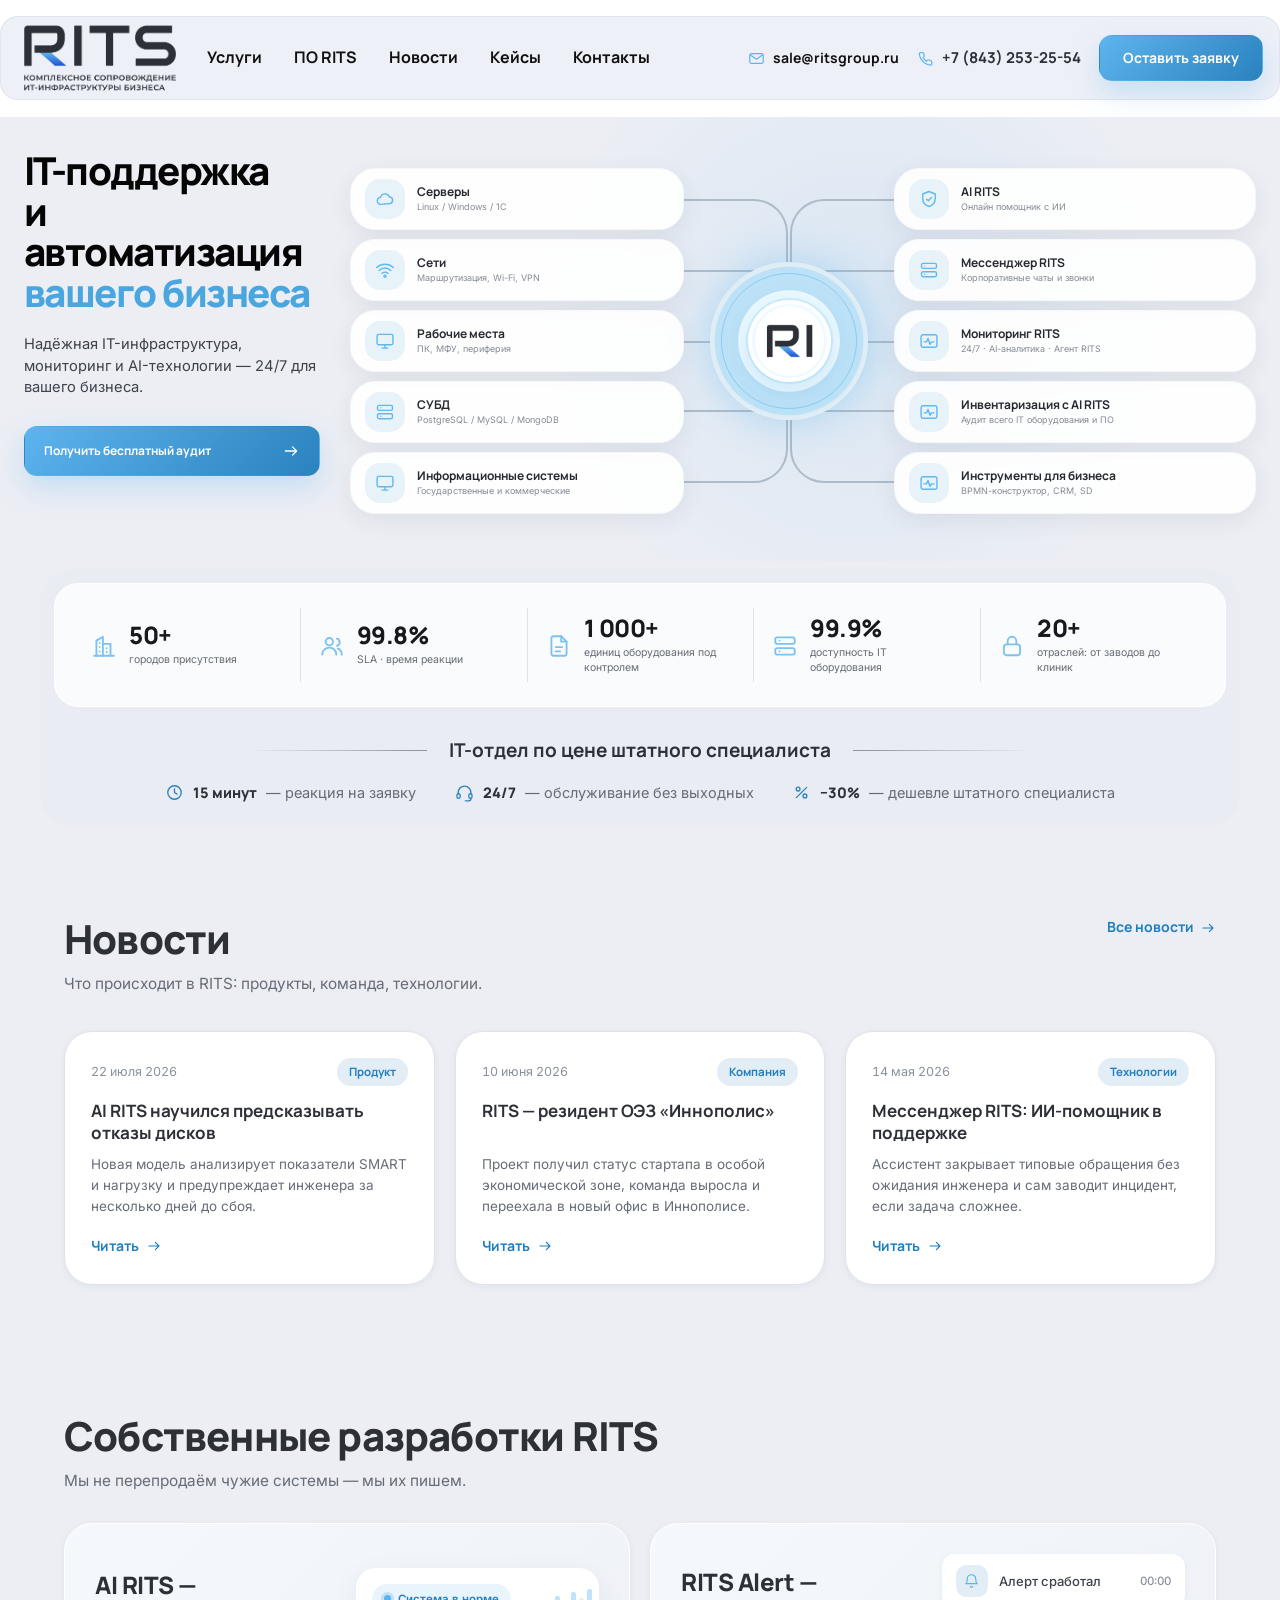
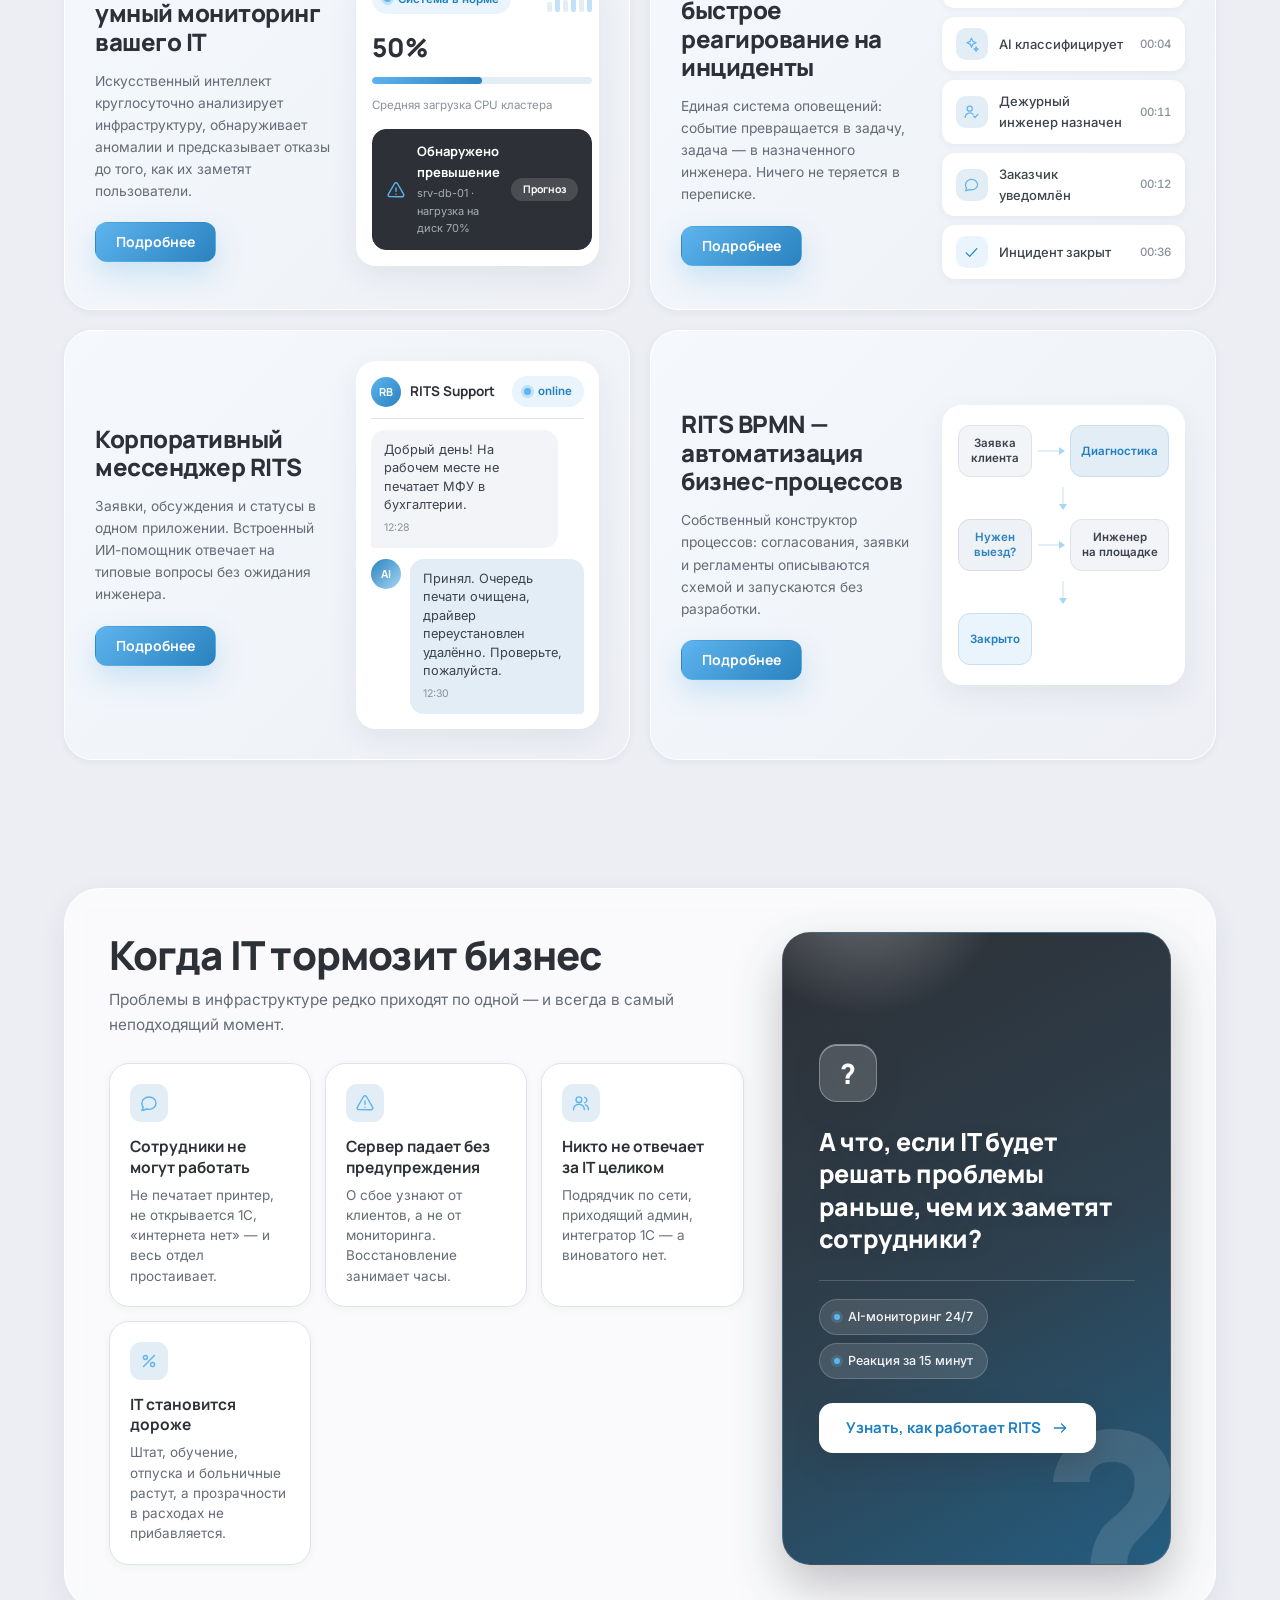
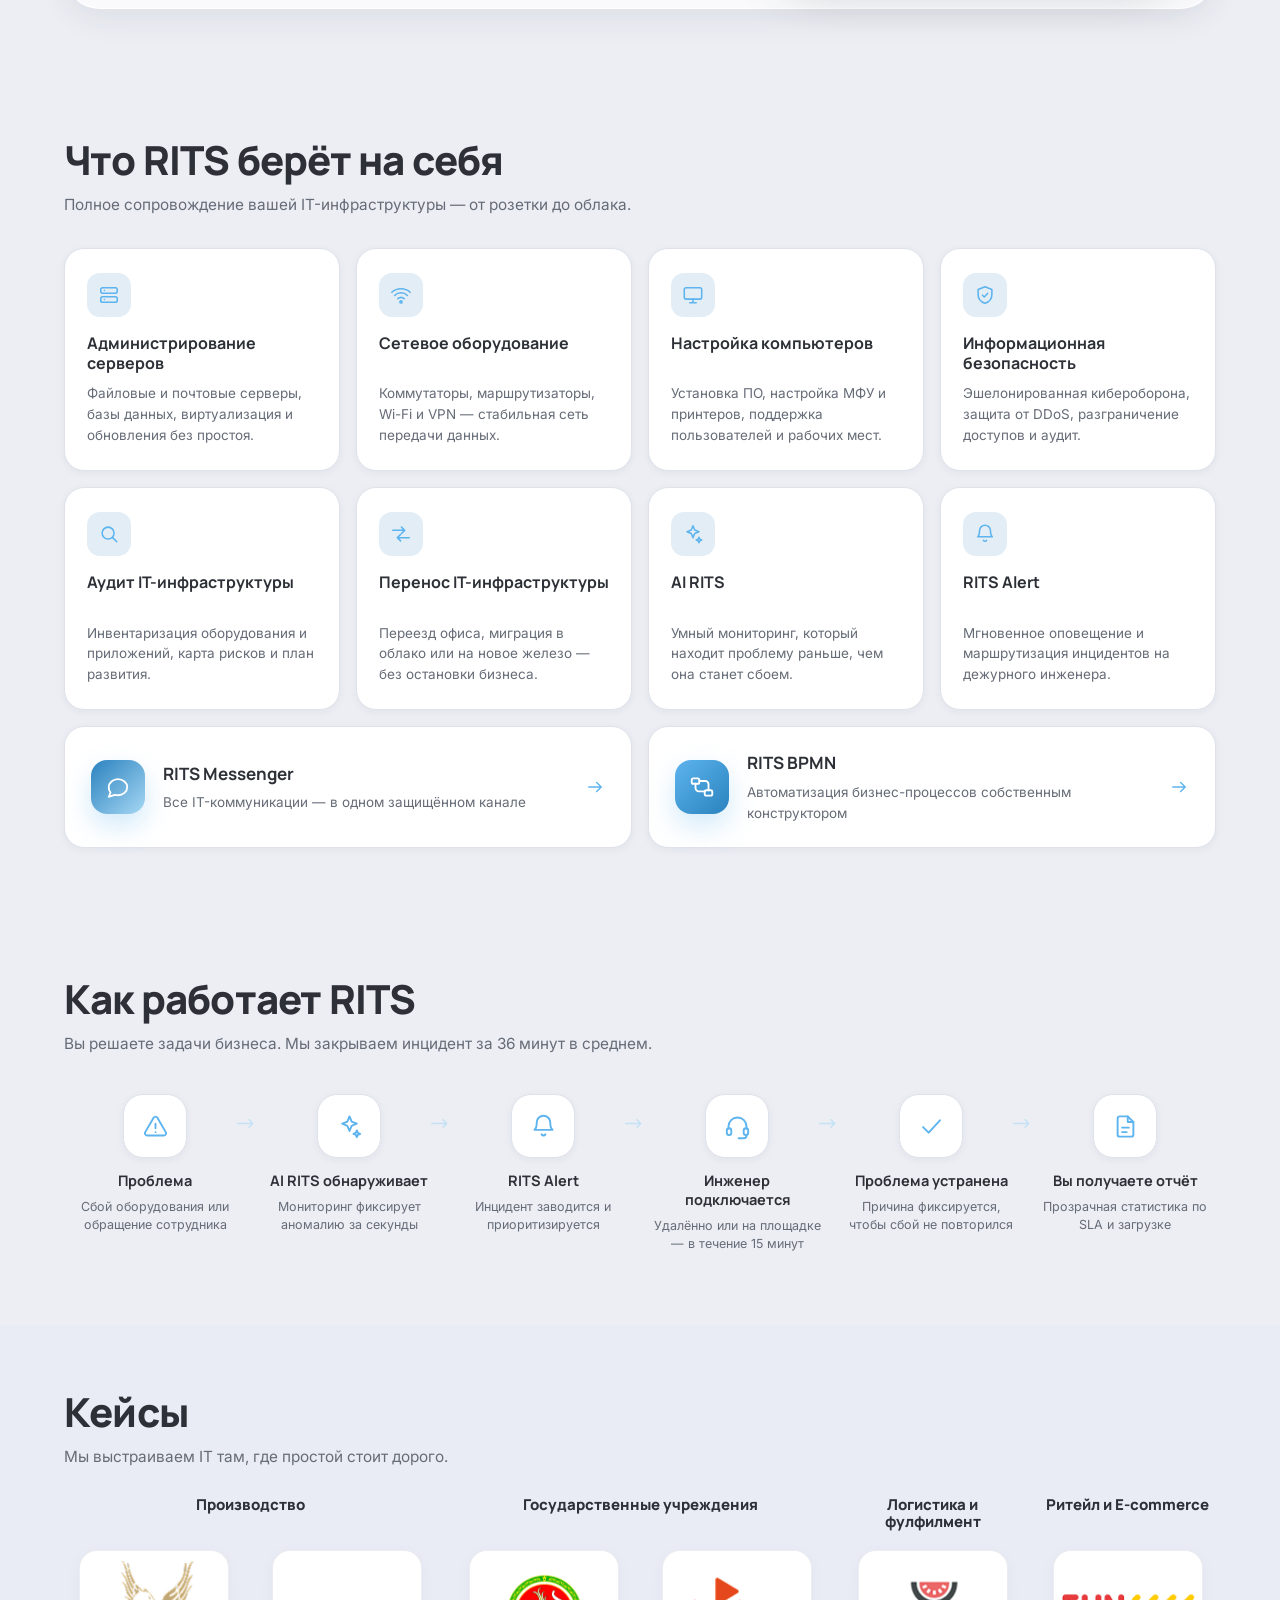
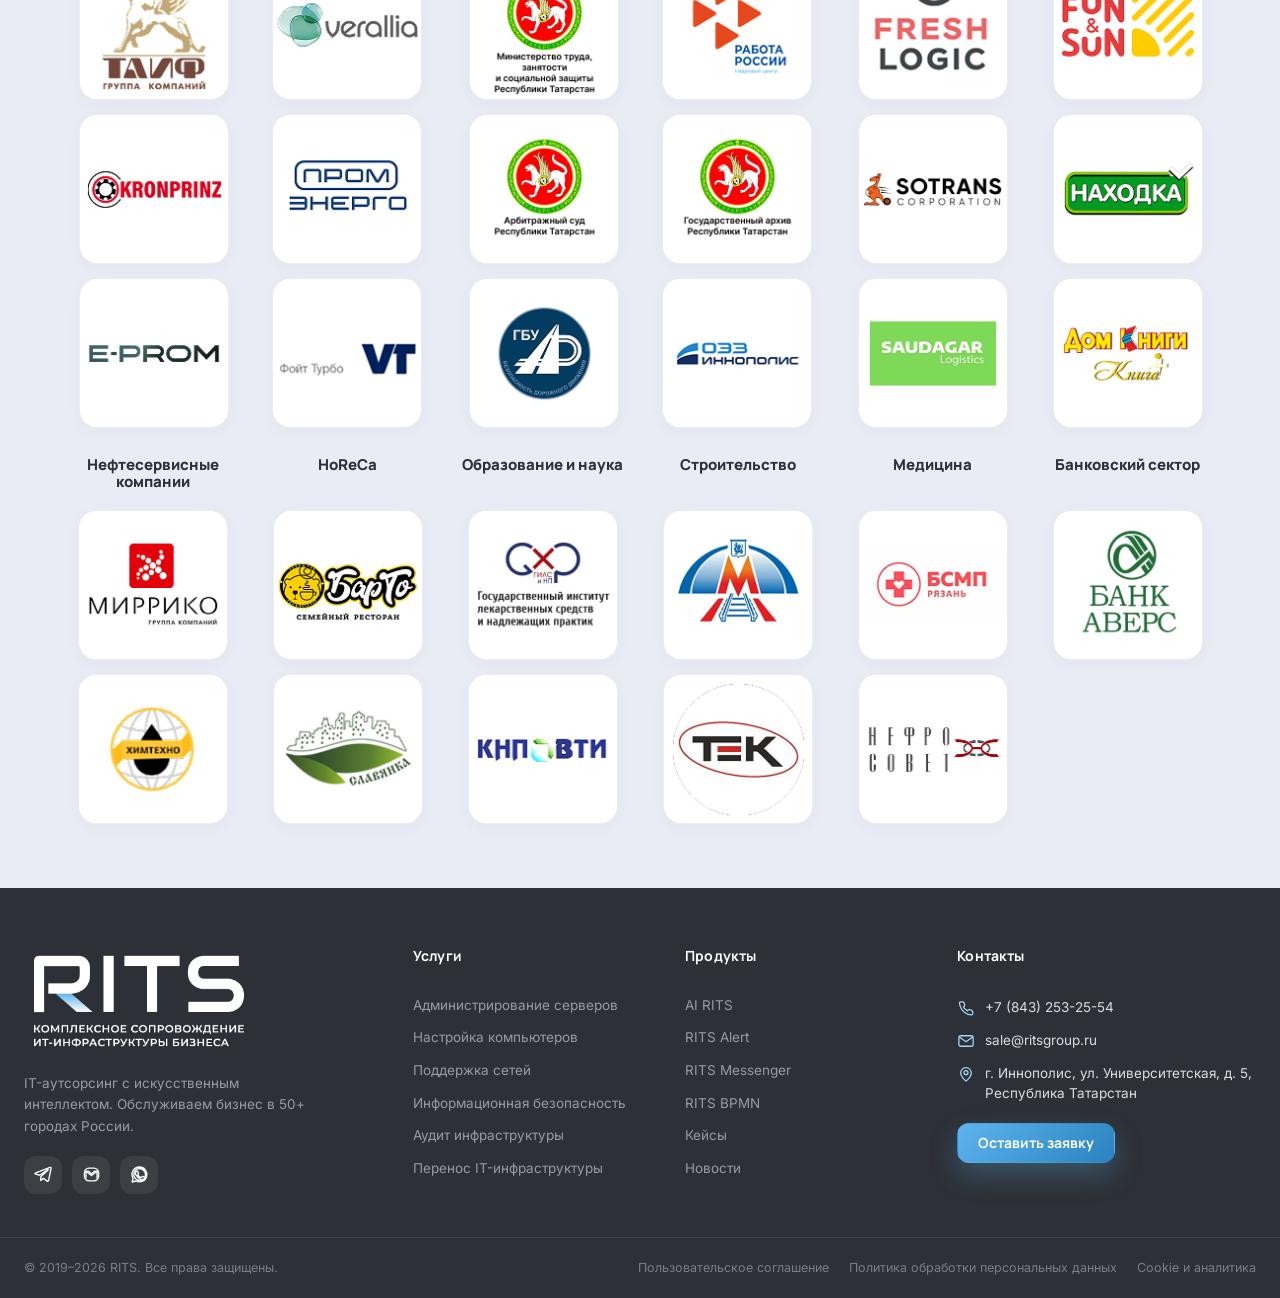
==== commit b78d2bda: "Сохранить текущую компоновку первого экрана" ====
--- a/index.html
+++ b/index.html
@@ -15,7 +15,7 @@
 <link rel="preconnect" href="https://fonts.googleapis.com">
 <link rel="preconnect" href="https://fonts.gstatic.com" crossorigin>
 <link href="https://fonts.googleapis.com/css2?family=Manrope:wght@400;500;600;700;800&family=Inter:wght@400;500;600&display=swap" rel="stylesheet">
-<link rel="stylesheet" href="css/styles.css">
+<link rel="stylesheet" href="css/styles.css?v=20260813-6">
 <link rel="icon" type="image/png" sizes="512x512" href="assets/favicon/favicon.png">
 <link rel="apple-touch-icon" href="assets/favicon/favicon.png">
 </head>
@@ -98,6 +98,7 @@
   <div class="container hero-map">
     <div class="hero-map__intro reveal">
       <h1>IT-поддержка<br>и автоматизация<br><span>вашего бизнеса</span></h1>
+      <p class="hero-map__lead">Надёжная IT-инфраструктура, мониторинг и AI-технологии — 24/7 для вашего бизнеса.</p>
       <div class="audit-card">
         <button class="btn btn--primary btn--sm js-modal-open" type="button" data-subject="Бесплатный аудит">Получить бесплатный аудит <svg class="ico" aria-hidden="true"><use href="#i-arrow"/></svg></button>
       </div>
--- a/css/styles.css
+++ b/css/styles.css
@@ -1259,3 +1259,69 @@
   #news,#products,#problems,#services,#how,#cases{padding-top:44px;padding-bottom:44px}
   .services,.products,.steps{margin-top:24px}
 }
+
+/* Финальная компоновка первого экрана по референсу */
+@media (min-width:901px){
+  .hero{padding:24px 0 20px;overflow:hidden}
+  .hero::before{content:"";position:absolute;inset:0;background:radial-gradient(circle at 67% 46%,rgba(93,180,238,.14),transparent 36%);pointer-events:none}
+  .hero-map{grid-template-columns:minmax(280px,24%) minmax(0,1fr);column-gap:30px;min-height:400px;padding-top:0;align-items:start}
+
+  .hero-map__intro{grid-column:1;align-self:start;padding-top:10px}
+  .hero-map__intro h1{width:100%;margin:0;padding:0;border:0;border-radius:0;background:transparent;box-shadow:none;font:800 clamp(34px,3vw,44px)/1.06 "Manrope",sans-serif;letter-spacing:-.04em;color:#050505}
+  .hero-map__lead{max-width:305px;margin-top:20px;font-size:clamp(14px,1.15vw,17px);line-height:1.48;color:var(--ink-2)}
+  .audit-card{position:static;width:auto;max-width:305px;margin-top:27px;padding:0;border:0;border-radius:0;background:transparent}
+  .audit-card .btn{width:100%;margin:0;padding:15px 19px;border-radius:13px;font-size:12px}
+
+  .hero-map__network{grid-column:2;display:grid;grid-template-columns:minmax(215px,1fr) 174px minmax(235px,1.08fr);column-gap:18px;min-height:400px;align-items:center}
+  .hero-map__support,.hero-map__development{z-index:1;gap:9px;padding-top:0}
+  .hero-map__support h2,.hero-map__development h2{position:absolute;width:1px;height:1px;margin:-1px;padding:0;overflow:hidden;clip:rect(0 0 0 0);white-space:nowrap;border:0;transform:none}
+  .hero-map__support .solution-node:nth-of-type(n),.hero-map__development .solution-node:nth-of-type(n){--orbit-gap:0px;--line-reach:36px;width:100%;margin-left:0;margin-right:0}
+  .solution-node{min-height:62px;padding:9px 14px;border-radius:25px;box-shadow:0 7px 23px rgba(45,48,54,.07);animation:none;transform:none;will-change:auto}
+  .solution-node > span{width:40px;height:40px;border-radius:15px}
+  .solution-node > span .ico{width:20px;height:20px}
+  .solution-node b{font-size:12px;line-height:1.2}
+  .solution-node small{font-size:9px;line-height:1.2}
+  .hero-map__support .solution-node::after,.hero-map__development .solution-node::after{width:105px;background:none;border:0}
+  .hero-map__support .solution-node::after{right:-105px}
+  .hero-map__development .solution-node::after{left:-105px}
+
+  .hero-map__support .solution-node:nth-of-type(1)::after,
+  .hero-map__support .solution-node:nth-of-type(2)::after{top:50%;height:var(--curve-height);border-top:2px solid #aebbc9;border-right:2px solid #aebbc9;border-radius:0 34px 0 0}
+  .hero-map__support .solution-node:nth-of-type(1)::after{--curve-height:142px}
+  .hero-map__support .solution-node:nth-of-type(2)::after{--curve-height:71px}
+  .hero-map__support .solution-node:nth-of-type(3)::after{top:50%;height:0;border-top:2px solid #aebbc9;border-radius:0}
+  .hero-map__support .solution-node:nth-of-type(4)::after,
+  .hero-map__support .solution-node:nth-of-type(5)::after{top:auto;bottom:50%;height:var(--curve-height);border-bottom:2px solid #aebbc9;border-right:2px solid #aebbc9;border-radius:0 0 34px 0}
+  .hero-map__support .solution-node:nth-of-type(4)::after{--curve-height:71px}
+  .hero-map__support .solution-node:nth-of-type(5)::after{--curve-height:142px}
+
+  .hero-map__development .solution-node:nth-of-type(1)::after,
+  .hero-map__development .solution-node:nth-of-type(2)::after{top:50%;height:var(--curve-height);border-top:2px solid #aebbc9;border-left:2px solid #aebbc9;border-radius:34px 0 0 0}
+  .hero-map__development .solution-node:nth-of-type(1)::after{--curve-height:142px}
+  .hero-map__development .solution-node:nth-of-type(2)::after{--curve-height:71px}
+  .hero-map__development .solution-node:nth-of-type(3)::after{top:50%;height:0;border-top:2px solid #aebbc9;border-radius:0}
+  .hero-map__development .solution-node:nth-of-type(4)::after,
+  .hero-map__development .solution-node:nth-of-type(5)::after{top:auto;bottom:50%;height:var(--curve-height);border-bottom:2px solid #aebbc9;border-left:2px solid #aebbc9;border-radius:0 0 0 34px}
+  .hero-map__development .solution-node:nth-of-type(4)::after{--curve-height:71px}
+  .hero-map__development .solution-node:nth-of-type(5)::after{--curve-height:142px}
+  .hero-map__core{grid-column:2;grid-row:1;z-index:2;display:grid;width:158px;margin-top:0;align-self:center;justify-self:center;background:radial-gradient(circle,#eefaff 0 45%,#bde2f7 46% 66%,#e1edf5 67% 100%)}
+}
+
+@media (min-width:901px) and (max-width:1180px){
+  .hero-map{grid-template-columns:minmax(245px,26%) minmax(0,1fr);column-gap:20px}
+  .hero-map__network{grid-template-columns:minmax(185px,1fr) 126px minmax(195px,1fr);column-gap:10px}
+  .hero-map__core{width:120px;margin-top:0}
+  .hero-map__support .solution-node::after,.hero-map__development .solution-node::after{width:73px}
+  .hero-map__support .solution-node::after{right:-73px}
+  .hero-map__development .solution-node::after{left:-73px}
+  .solution-node{padding:8px 10px}
+  .solution-node b{font-size:11px}
+  .solution-node small{font-size:8px}
+}
+
+@media (max-width:900px){
+  .hero-map__lead{max-width:620px;margin:18px 0 0;font-size:16px;line-height:1.55;color:var(--ink-2)}
+}
+
+.solution-node{border-radius:25px;animation:none;transform:none;will-change:auto}
+.solution-node > span{border-radius:15px}
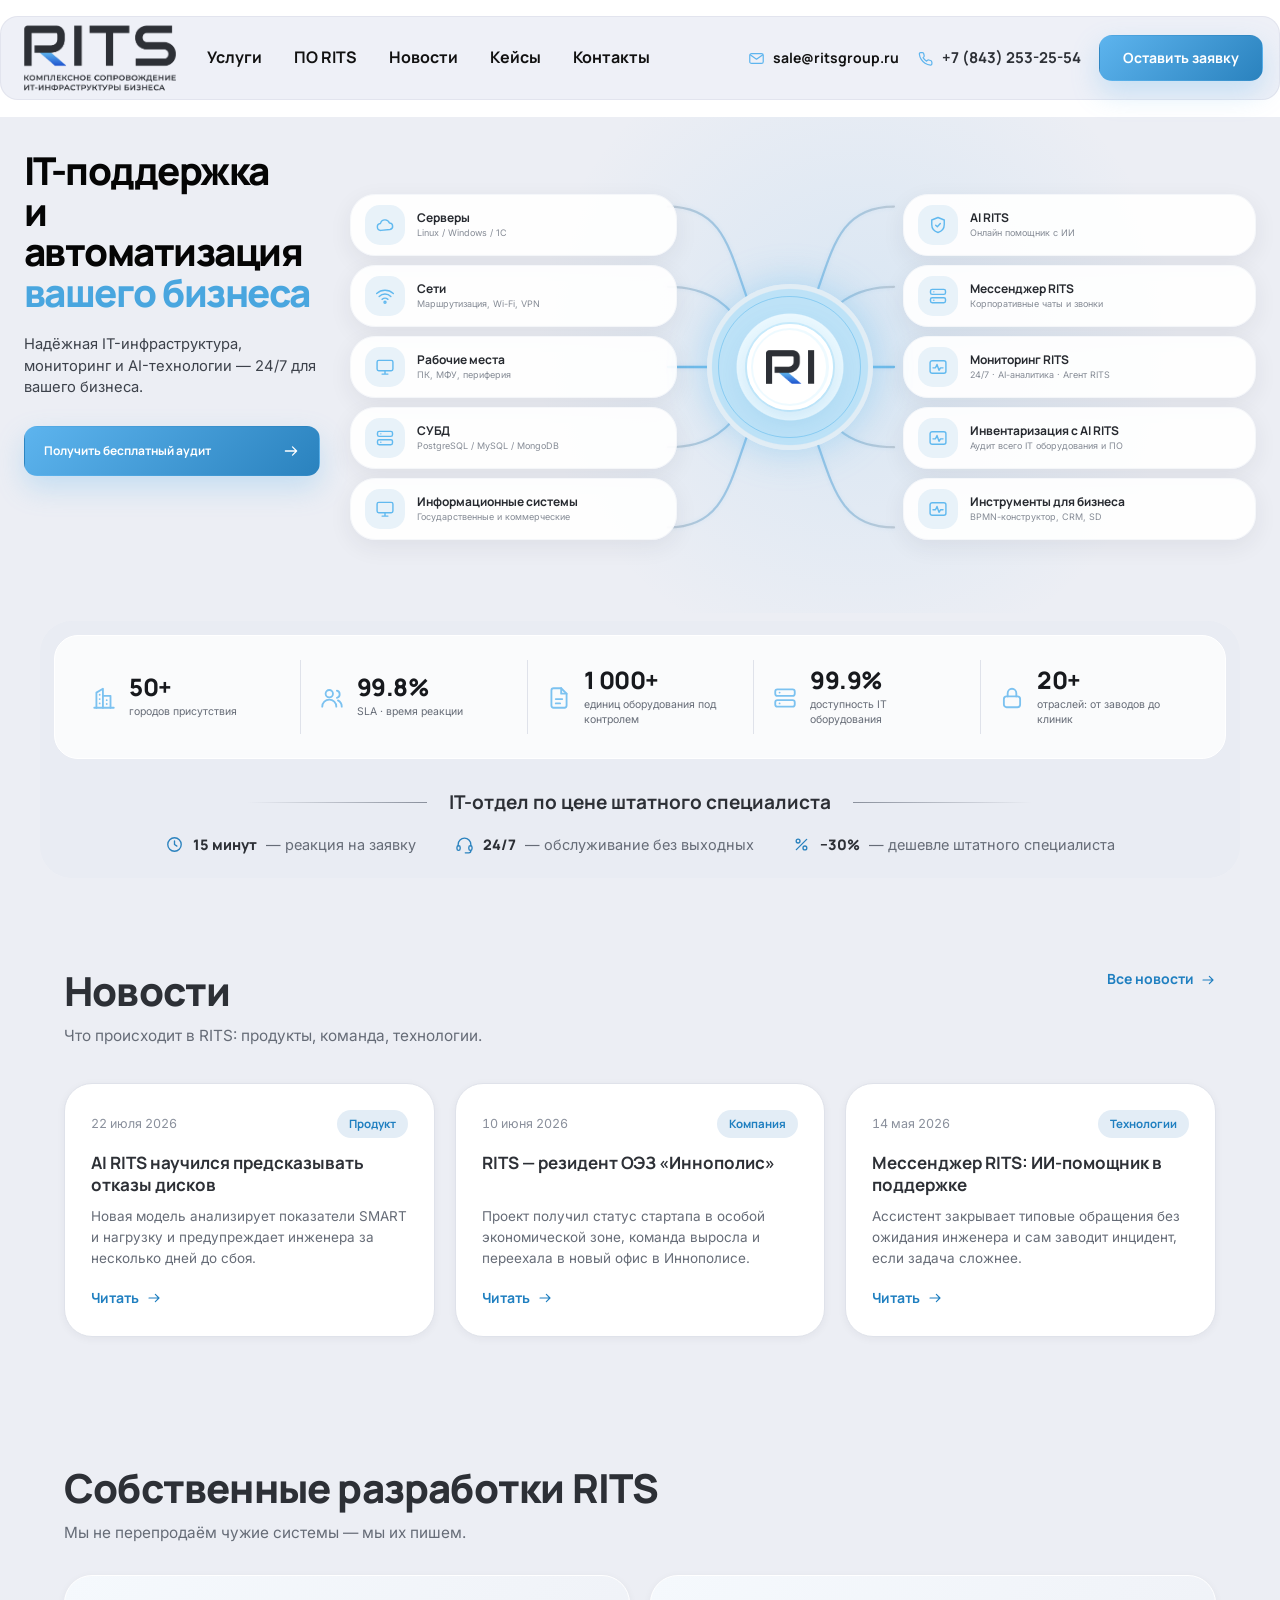
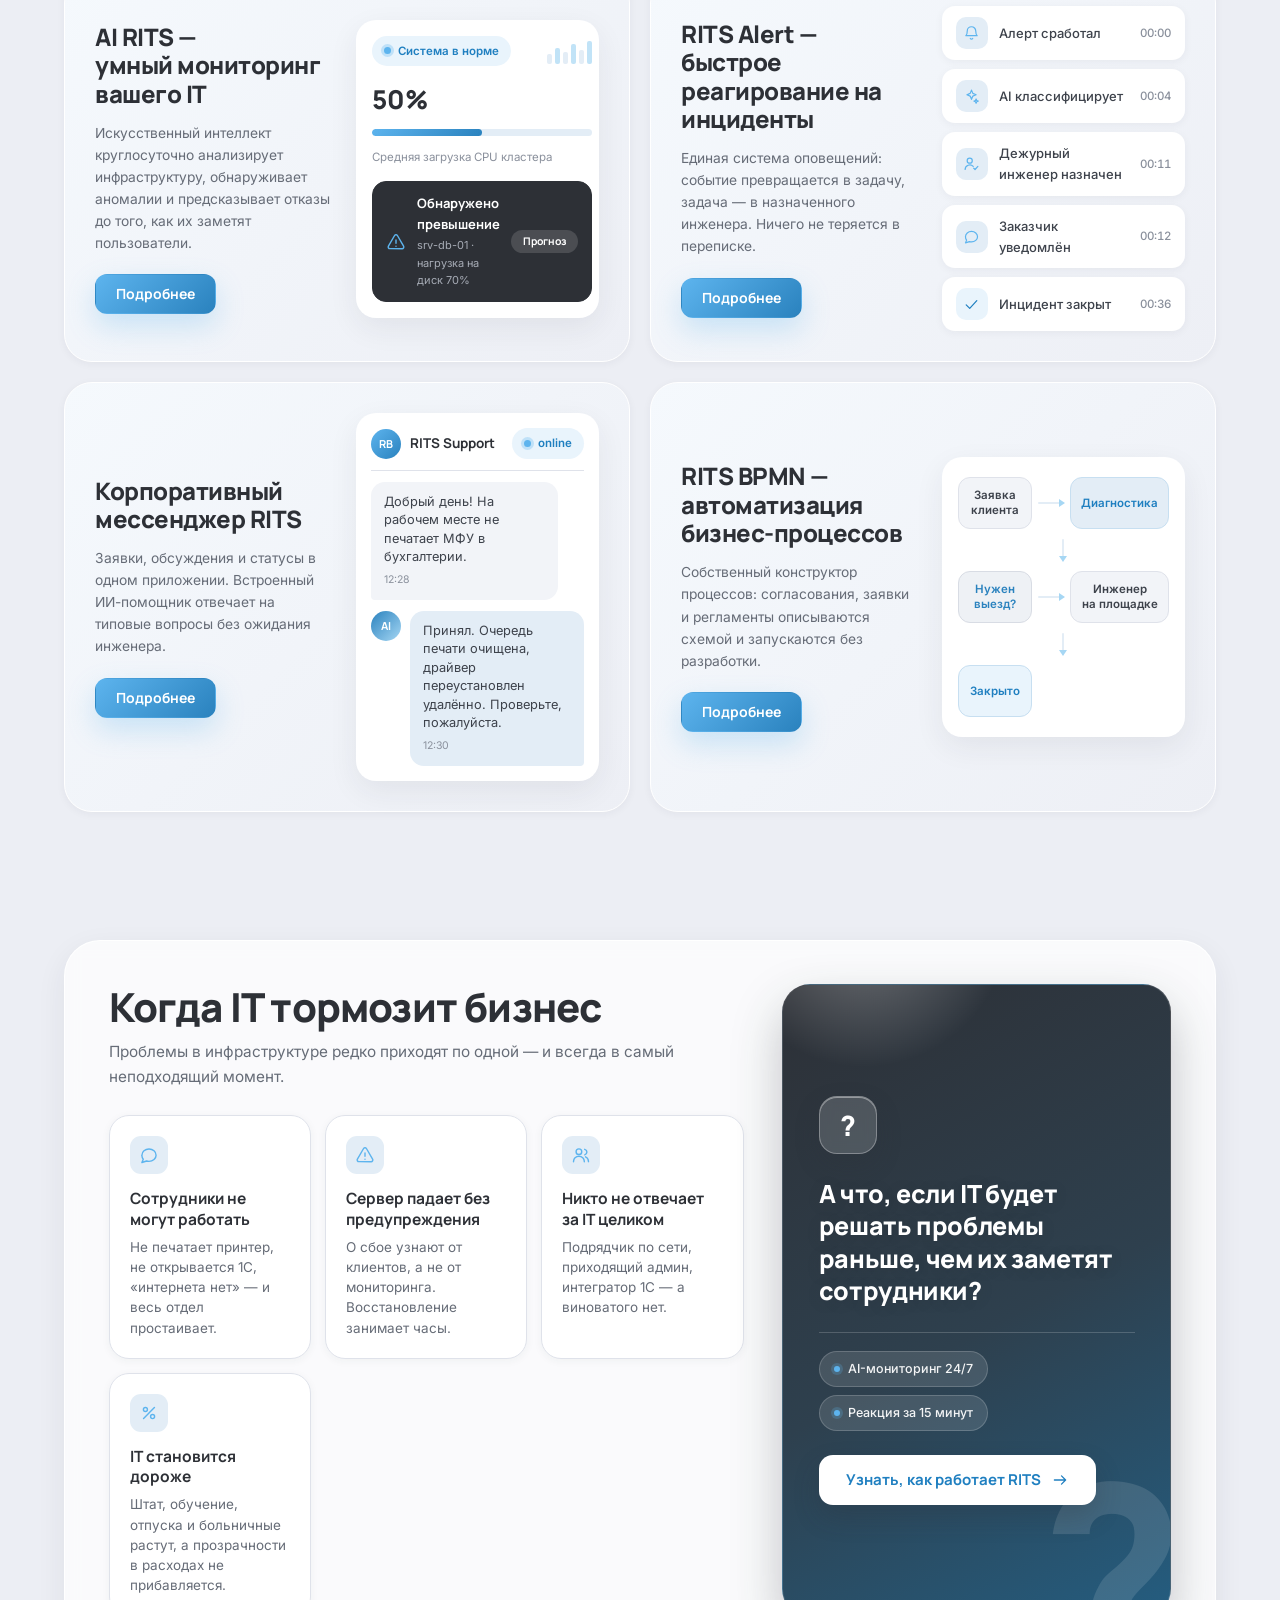
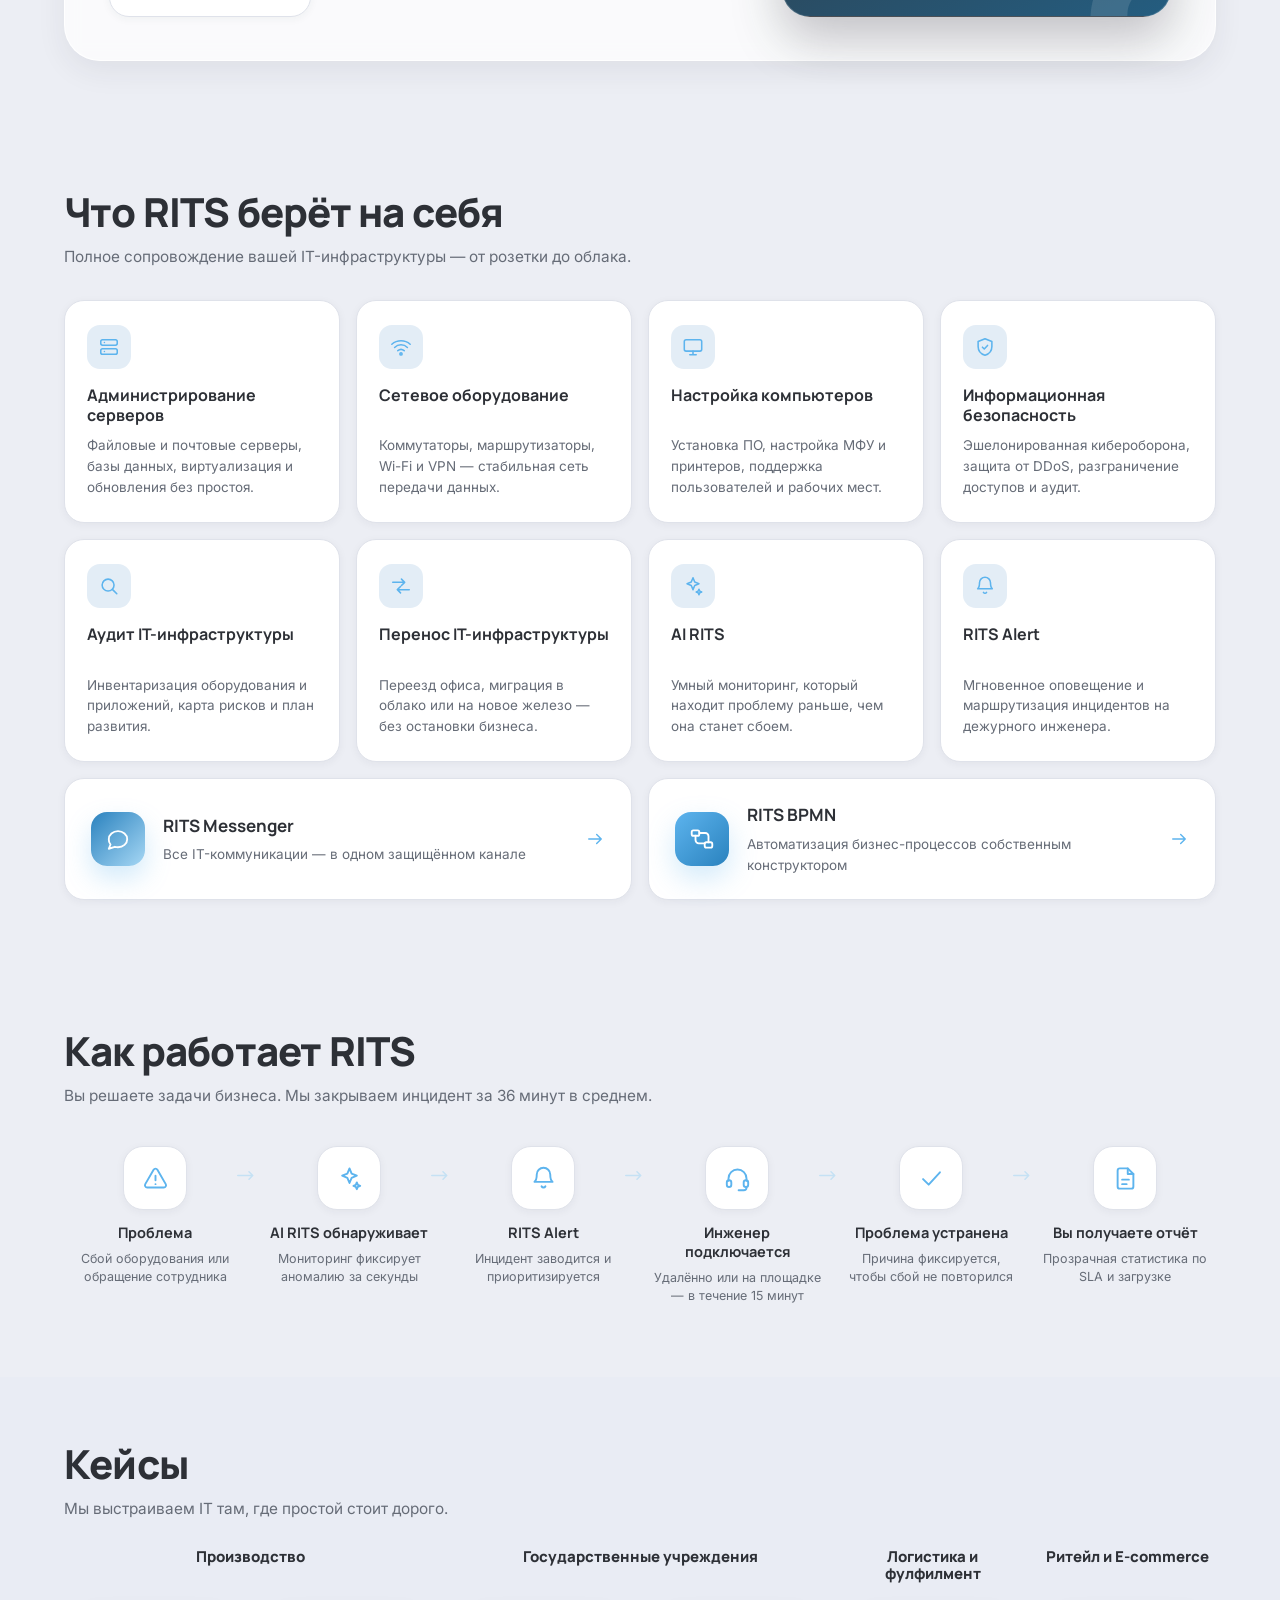
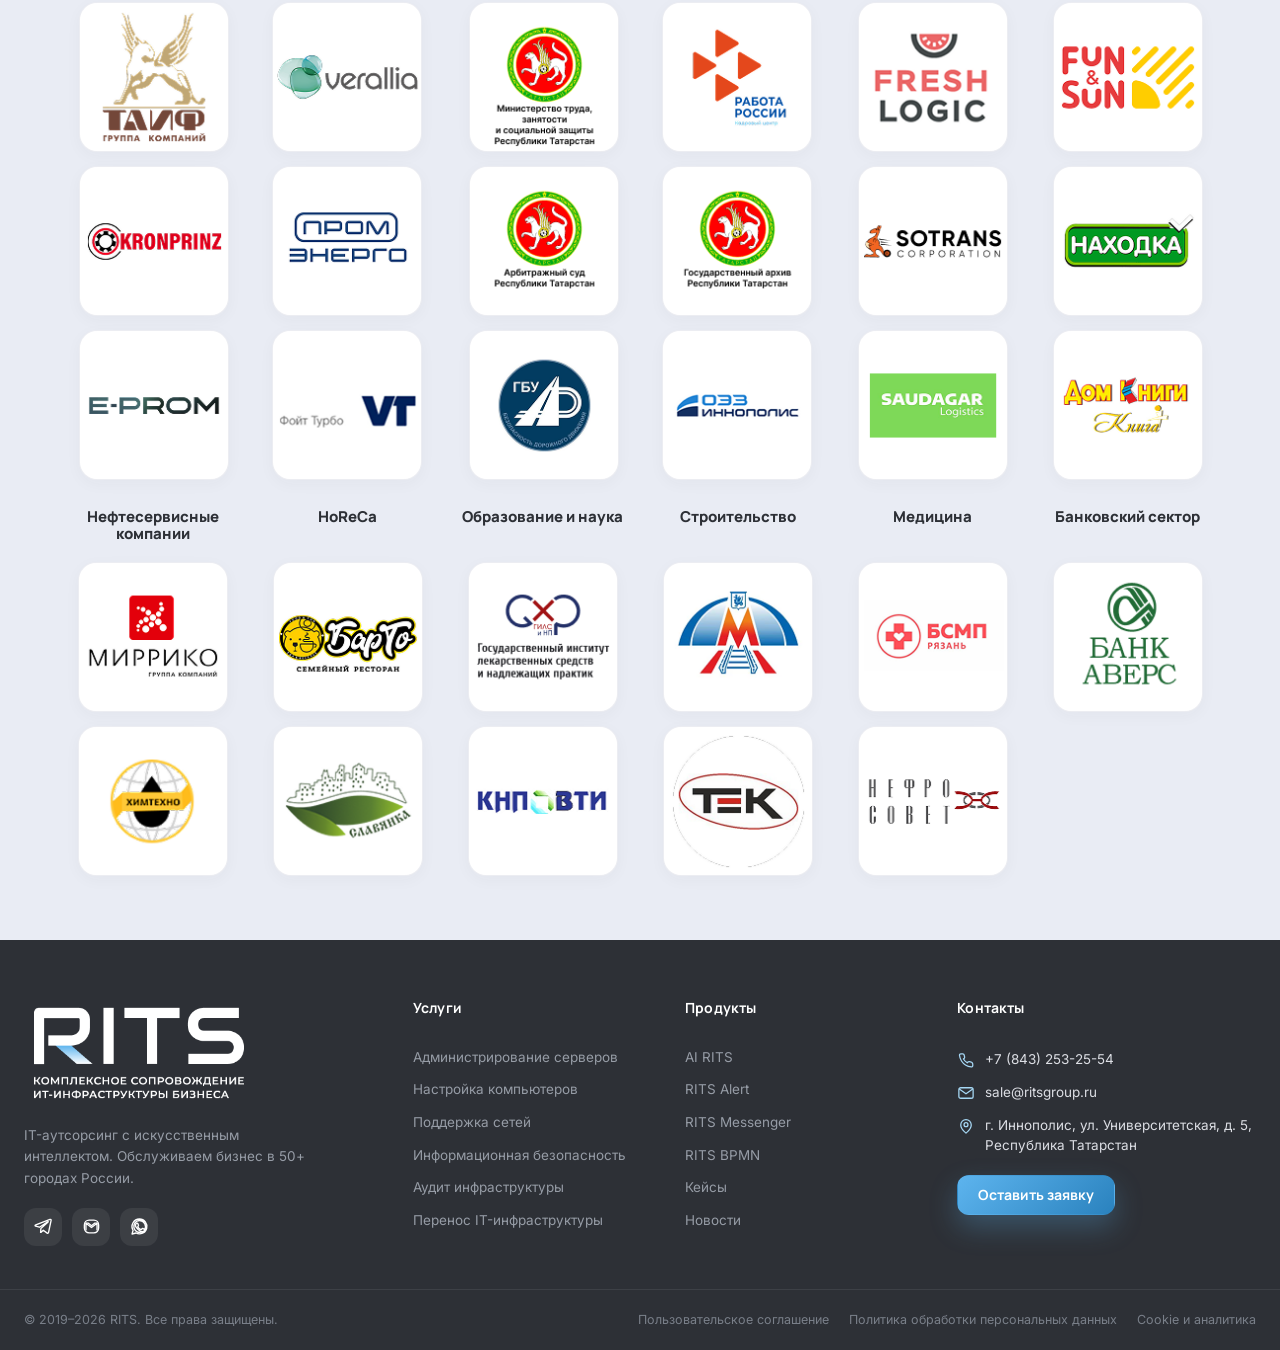
==== commit 31f0c695: "Доработать линии первого экрана" ====
--- a/index.html
+++ b/index.html
@@ -15,7 +15,7 @@
 <link rel="preconnect" href="https://fonts.googleapis.com">
 <link rel="preconnect" href="https://fonts.gstatic.com" crossorigin>
 <link href="https://fonts.googleapis.com/css2?family=Manrope:wght@400;500;600;700;800&family=Inter:wght@400;500;600&display=swap" rel="stylesheet">
-<link rel="stylesheet" href="css/styles.css?v=20260813-6">
+<link rel="stylesheet" href="css/styles.css?v=20260813-8">
 <link rel="icon" type="image/png" sizes="512x512" href="assets/favicon/favicon.png">
 <link rel="apple-touch-icon" href="assets/favicon/favicon.png">
 </head>
@@ -105,6 +105,32 @@
     </div>
 
     <div class="hero-map__network">
+    <svg class="hero-connectors" viewBox="0 0 200 400" preserveAspectRatio="none" aria-hidden="true">
+      <defs>
+        <linearGradient id="hero-line-left" x1="0" y1="0" x2="1" y2="0">
+          <stop offset="0" stop-color="#aebdca" stop-opacity=".72"/>
+          <stop offset="1" stop-color="#5db4ee" stop-opacity=".78"/>
+        </linearGradient>
+        <linearGradient id="hero-line-right" x1="1" y1="0" x2="0" y2="0">
+          <stop offset="0" stop-color="#aebdca" stop-opacity=".72"/>
+          <stop offset="1" stop-color="#5db4ee" stop-opacity=".78"/>
+        </linearGradient>
+      </defs>
+      <g class="hero-connectors__side hero-connectors__side--left">
+        <path d="M0 58 C68 58 52 132 100 200"/>
+        <path d="M0 129 C60 129 62 171 100 200"/>
+        <path class="hero-connectors__middle" d="M0 200 L100 200"/>
+        <path d="M0 271 C60 271 62 229 100 200"/>
+        <path d="M0 342 C68 342 52 268 100 200"/>
+      </g>
+      <g class="hero-connectors__side hero-connectors__side--right">
+        <path d="M200 58 C132 58 148 132 100 200"/>
+        <path d="M200 129 C140 129 138 171 100 200"/>
+        <path class="hero-connectors__middle" d="M200 200 L100 200"/>
+        <path d="M200 271 C140 271 138 229 100 200"/>
+        <path d="M200 342 C132 342 148 268 100 200"/>
+      </g>
+    </svg>
     <div class="hero-map__support reveal">
       <h2>Сопровождение</h2>
       <div class="solution-node"><span><svg class="ico"><use href="#i-cloud"/></svg></span><div><b>Серверы</b><small>Linux / Windows / 1С</small></div></div>
--- a/css/styles.css
+++ b/css/styles.css
@@ -1272,8 +1272,8 @@
   .audit-card{position:static;width:auto;max-width:305px;margin-top:27px;padding:0;border:0;border-radius:0;background:transparent}
   .audit-card .btn{width:100%;margin:0;padding:15px 19px;border-radius:13px;font-size:12px}
 
-  .hero-map__network{grid-column:2;display:grid;grid-template-columns:minmax(215px,1fr) 174px minmax(235px,1.08fr);column-gap:18px;min-height:400px;align-items:center}
-  .hero-map__support,.hero-map__development{z-index:1;gap:9px;padding-top:0}
+  .hero-map__network{--network-gap:18px;grid-column:2;display:grid;grid-template-columns:minmax(215px,1fr) 190px minmax(235px,1.08fr);column-gap:var(--network-gap);min-height:400px;align-items:center}
+  .hero-map__support,.hero-map__development{z-index:2;gap:9px;padding-top:0}
   .hero-map__support h2,.hero-map__development h2{position:absolute;width:1px;height:1px;margin:-1px;padding:0;overflow:hidden;clip:rect(0 0 0 0);white-space:nowrap;border:0;transform:none}
   .hero-map__support .solution-node:nth-of-type(n),.hero-map__development .solution-node:nth-of-type(n){--orbit-gap:0px;--line-reach:36px;width:100%;margin-left:0;margin-right:0}
   .solution-node{min-height:62px;padding:9px 14px;border-radius:25px;box-shadow:0 7px 23px rgba(45,48,54,.07);animation:none;transform:none;will-change:auto}
@@ -1281,6 +1281,12 @@
   .solution-node > span .ico{width:20px;height:20px}
   .solution-node b{font-size:12px;line-height:1.2}
   .solution-node small{font-size:9px;line-height:1.2}
+  .hero-map__support .solution-node::after,.hero-map__development .solution-node::after{display:none}
+  .hero-connectors{display:block;grid-column:2;grid-row:1;z-index:1;align-self:stretch;justify-self:center;width:calc(100% + (2 * var(--network-gap)));height:100%;margin-left:calc(-1 * var(--network-gap));overflow:visible;pointer-events:none;filter:drop-shadow(0 0 2px rgba(93,180,238,.18))}
+  .hero-connectors__side{fill:none;stroke-width:2;stroke-linecap:round;stroke-linejoin:round;vector-effect:non-scaling-stroke}
+  .hero-connectors__side--left{stroke:url(#hero-line-left)}
+  .hero-connectors__side--right{stroke:url(#hero-line-right)}
+  .hero-connectors__middle{stroke:#68b6e7;stroke-opacity:.9}
   .hero-map__support .solution-node::after,.hero-map__development .solution-node::after{width:105px;background:none;border:0}
   .hero-map__support .solution-node::after{right:-105px}
   .hero-map__development .solution-node::after{left:-105px}
@@ -1304,13 +1310,13 @@
   .hero-map__development .solution-node:nth-of-type(5)::after{top:auto;bottom:50%;height:var(--curve-height);border-bottom:2px solid #aebbc9;border-left:2px solid #aebbc9;border-radius:0 0 0 34px}
   .hero-map__development .solution-node:nth-of-type(4)::after{--curve-height:71px}
   .hero-map__development .solution-node:nth-of-type(5)::after{--curve-height:142px}
-  .hero-map__core{grid-column:2;grid-row:1;z-index:2;display:grid;width:158px;margin-top:0;align-self:center;justify-self:center;background:radial-gradient(circle,#eefaff 0 45%,#bde2f7 46% 66%,#e1edf5 67% 100%)}
+  .hero-map__core{grid-column:2;grid-row:1;z-index:3;display:grid;width:166px;margin-top:0;align-self:center;justify-self:center;background:radial-gradient(circle,#eefaff 0 45%,#bde2f7 46% 66%,#e1edf5 67% 100%)}
 }
 
 @media (min-width:901px) and (max-width:1180px){
   .hero-map{grid-template-columns:minmax(245px,26%) minmax(0,1fr);column-gap:20px}
-  .hero-map__network{grid-template-columns:minmax(185px,1fr) 126px minmax(195px,1fr);column-gap:10px}
-  .hero-map__core{width:120px;margin-top:0}
+  .hero-map__network{--network-gap:10px;grid-template-columns:minmax(185px,1fr) 180px minmax(195px,1fr);column-gap:var(--network-gap)}
+  .hero-map__core{width:150px;margin-top:0}
   .hero-map__support .solution-node::after,.hero-map__development .solution-node::after{width:73px}
   .hero-map__support .solution-node::after{right:-73px}
   .hero-map__development .solution-node::after{left:-73px}
@@ -1323,5 +1329,6 @@
   .hero-map__lead{max-width:620px;margin:18px 0 0;font-size:16px;line-height:1.55;color:var(--ink-2)}
 }
 
+@media (max-width:900px){.hero-connectors{display:none}}
 .solution-node{border-radius:25px;animation:none;transform:none;will-change:auto}
 .solution-node > span{border-radius:15px}
